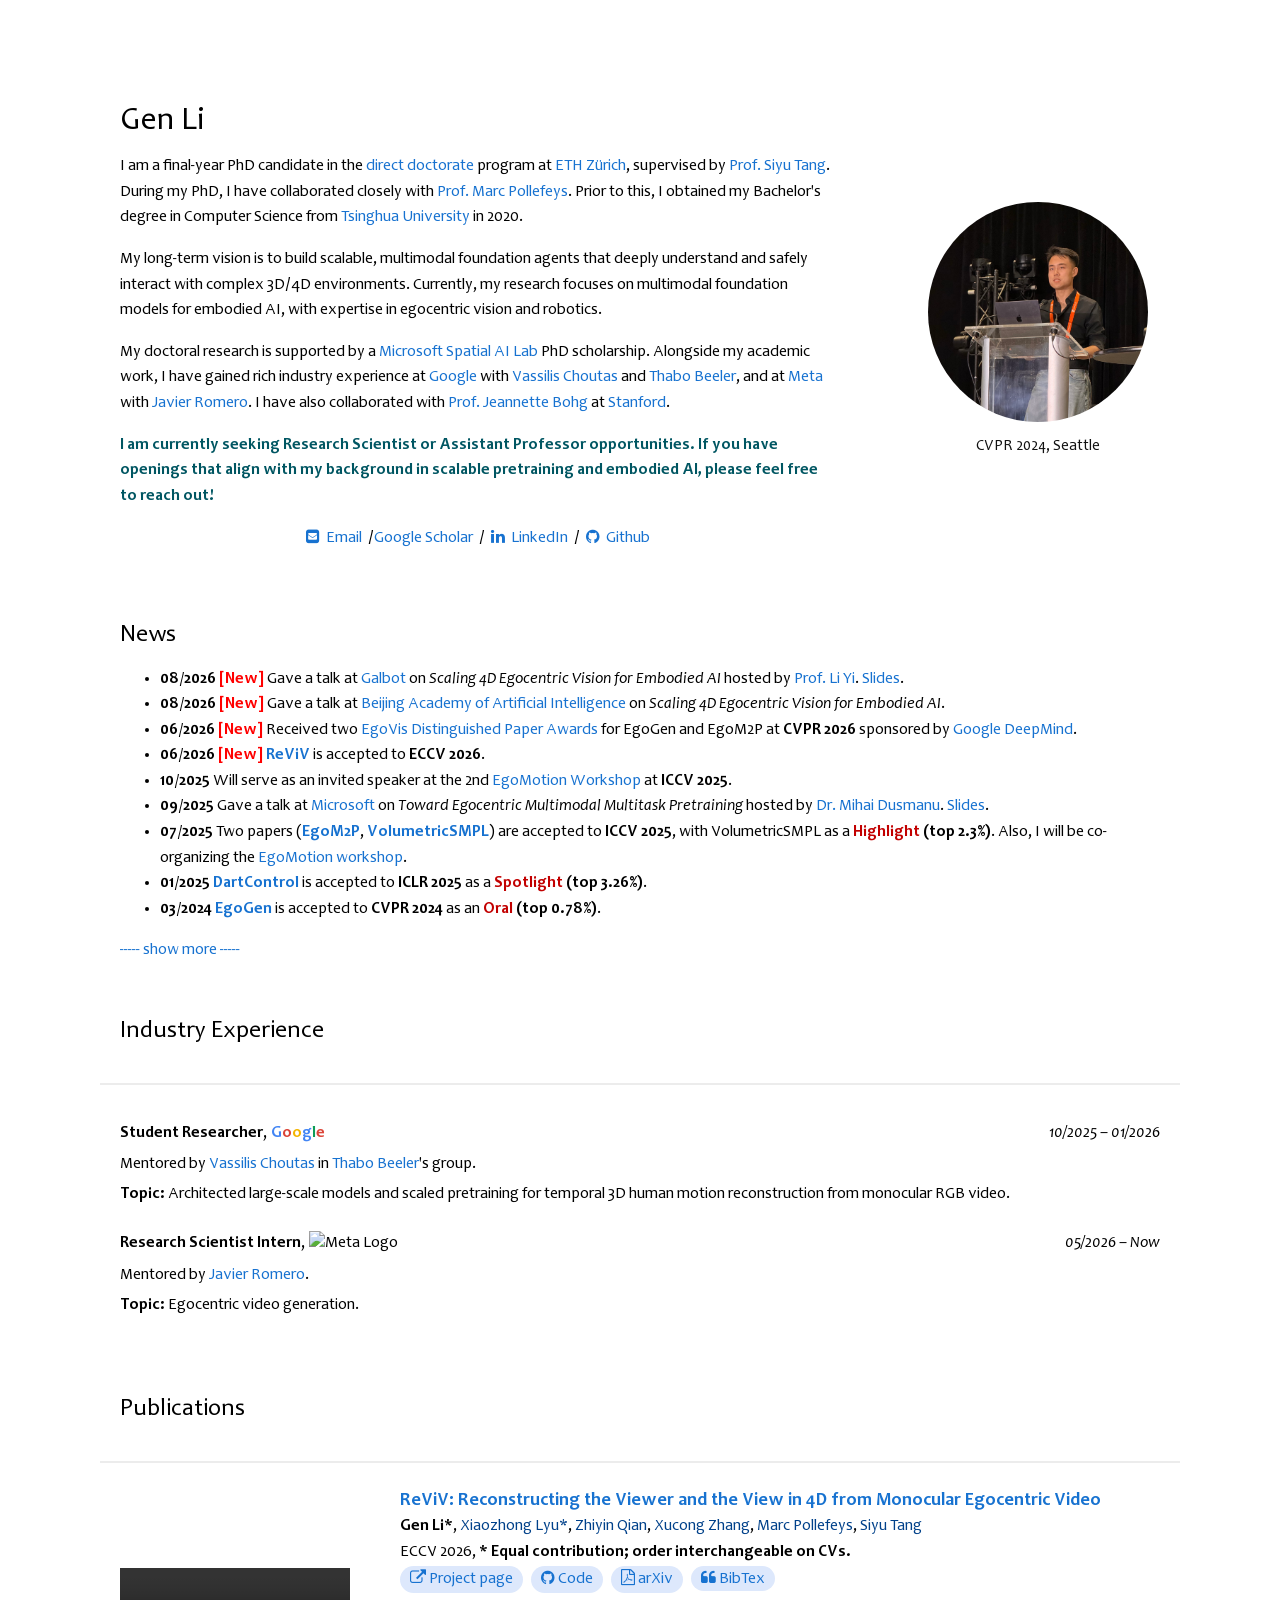
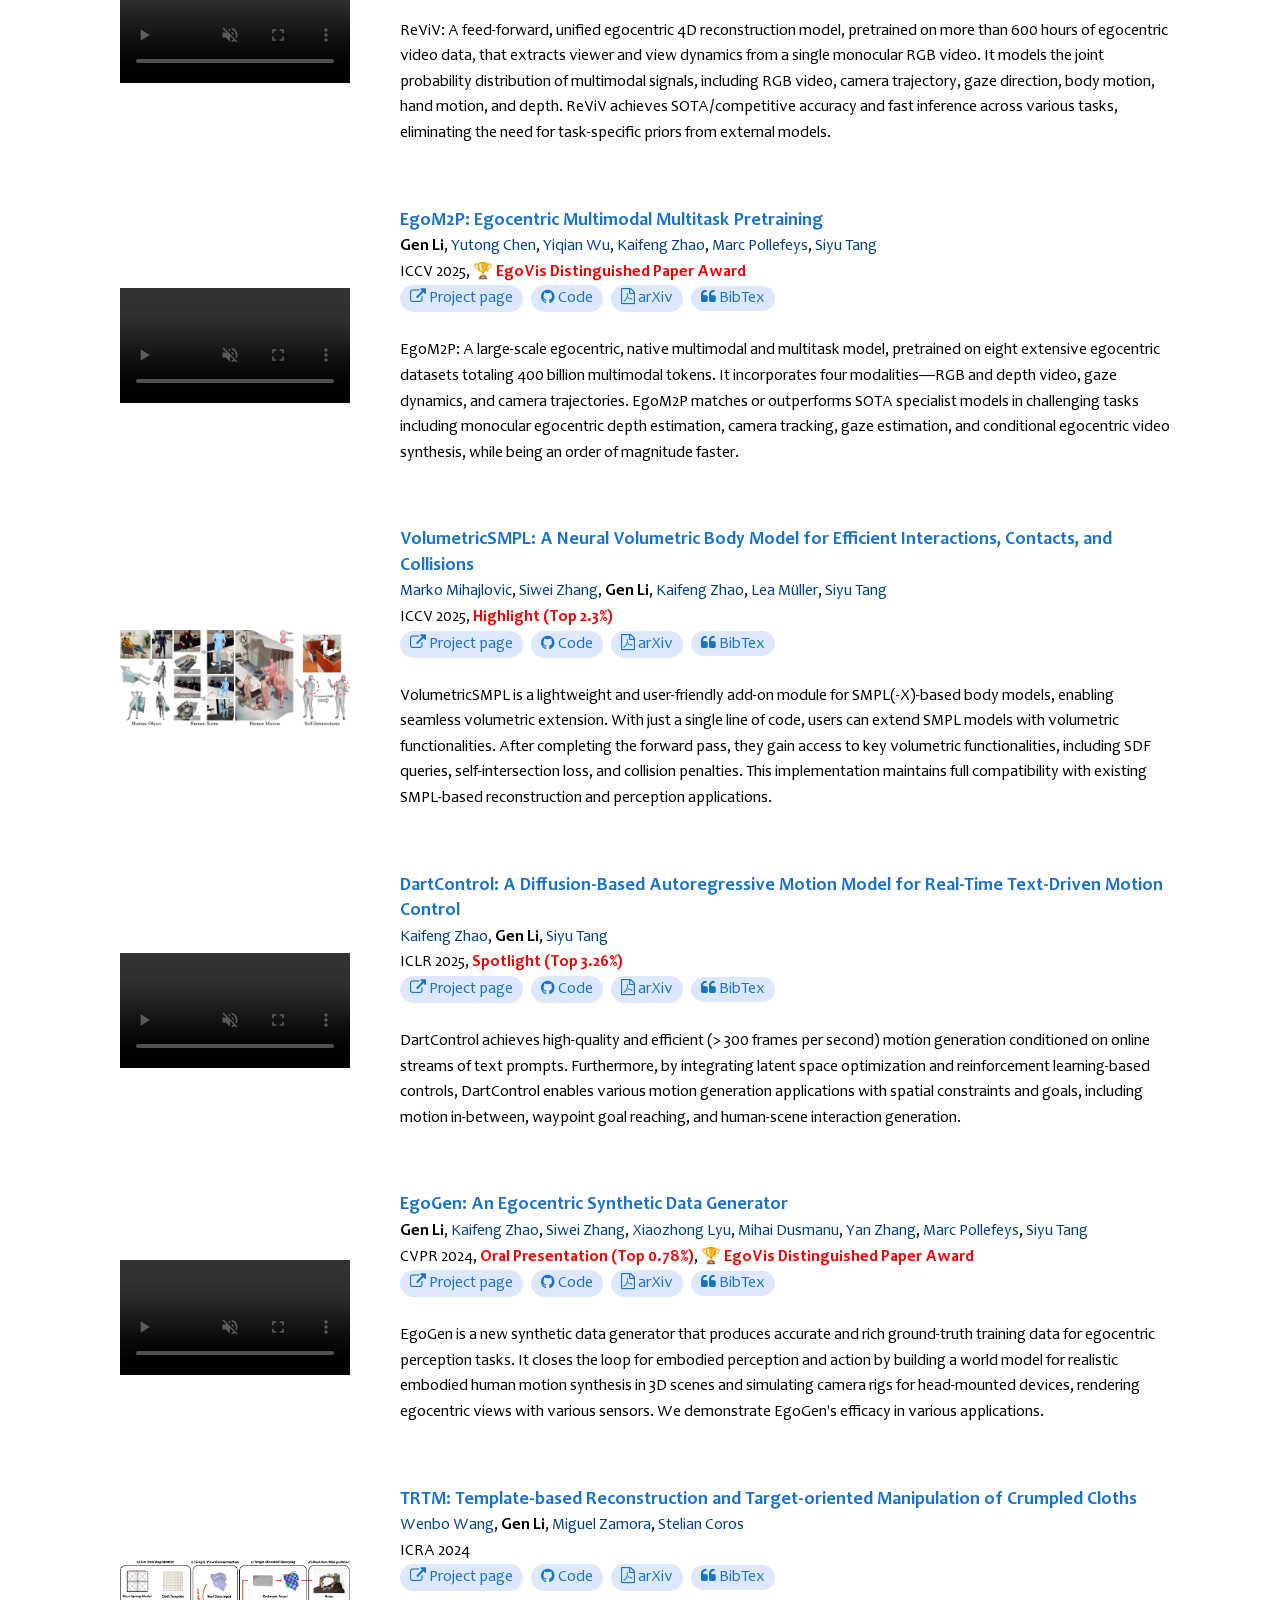
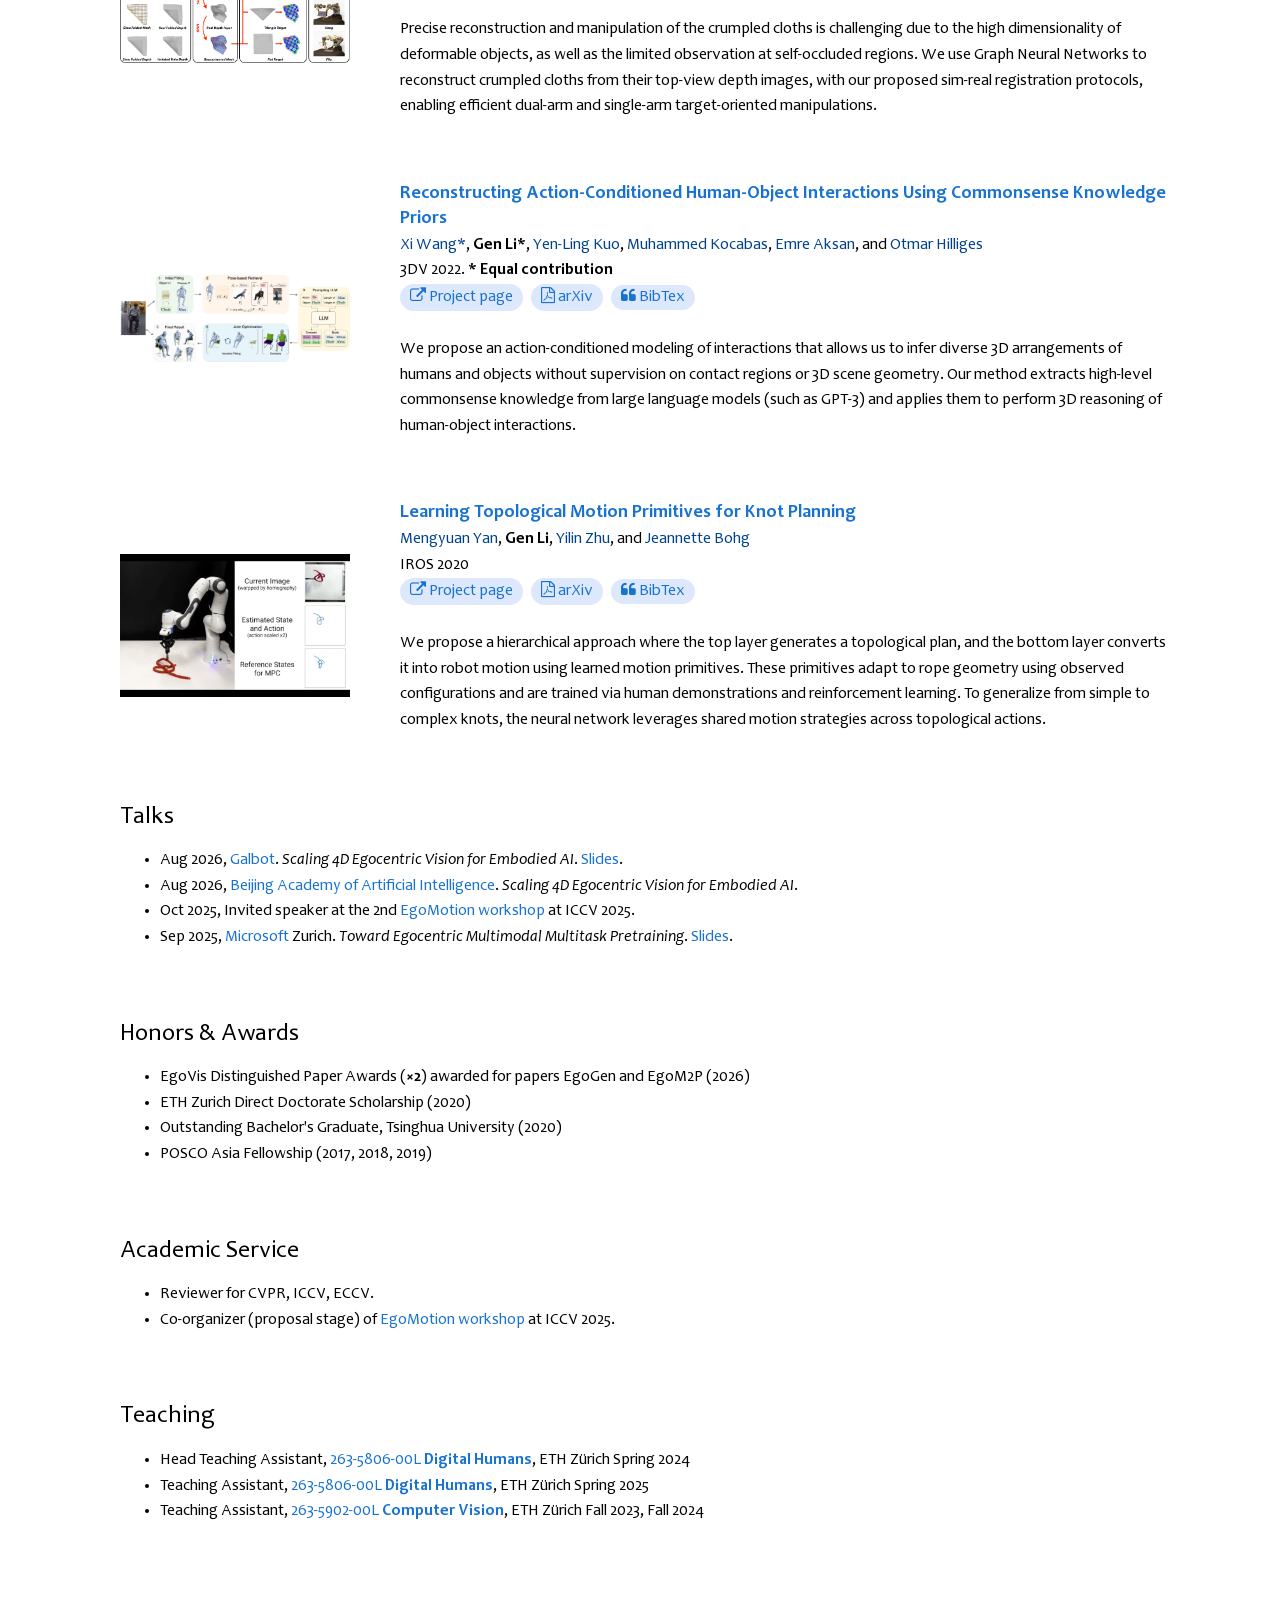
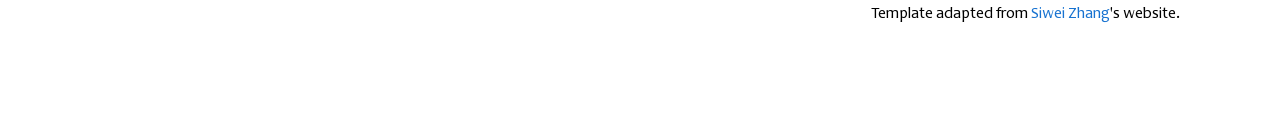
==== index.html @ 4b868484 "Update index.html" ====
<!DOCTYPE HTML>
<html lang="en">
<head>
  <meta http-equiv="Content-Type" content="text/html; charset=UTF-8">
  <title>Gen Li</title>
  
  <meta name="viewport" content="width=device-width, initial-scale=1">
  <meta name="keywords" content="Gen Li">
  <meta name="author" content="Gen Li">

  <link rel="preload" href="font/font0.woff2" as="font" type="font/woff2" crossorigin>
  <link rel="preload" href="font/font1.woff2" as="font" type="font/woff2" crossorigin>
  <link rel="preload" href="font/font2.woff2" as="font" type="font/woff2" crossorigin>
  <link rel="preload" href="font/font3.woff2" as="font" type="font/woff2" crossorigin>
  <link rel="preload" href="font/font4.woff2" as="font" type="font/woff2" crossorigin>
  <link rel="preload" href="font/font5.woff2" as="font" type="font/woff2" crossorigin>
  <link rel="preload" href="font/font6.woff2" as="font" type="font/woff2" crossorigin>
  <link rel="preload" href="font/font7.woff2" as="font" type="font/woff2" crossorigin>
  
  <link rel="stylesheet" type="text/css" href="stylesheet.css">
  <link rel="stylesheet" type="text/css" href="styles_responsive.css">
  <link rel="stylesheet" href="https://cdnjs.cloudflare.com/ajax/libs/font-awesome/4.7.0/css/font-awesome.min.css">
  <link rel="stylesheet" href="https://cdnjs.cloudflare.com/ajax/libs/academicons/1.9.3/css/academicons.min.css">
  <link href="https://fonts.googleapis.com/css2?family=Candara&display=swap" rel="stylesheet">

  <script src="https://cdn.jsdelivr.net/npm/prismjs-bibtex@2.0.1/prism-bibtex.min.js"></script>
</head>

<body>
<br>
    <div class="container_onecolumn">
        <div class="container">
          <div class="item text">
              <p>
                <name>Gen Li</name>
              </p>
              <p>I am a final-year PhD candidate in the <a href="https://inf.ethz.ch/doctorate/direct-doctorate-computer-science.html">direct doctorate</a> program at <a href="https://ethz.ch/en.html">ETH Zürich</a>, supervised by <a href="https://vlg.inf.ethz.ch/team/Prof-Dr-Siyu-Tang.html">Prof. Siyu Tang</a>. During my PhD, I have collaborated closely with <a href="https://cvg.ethz.ch/team/Prof-Dr-Marc-Pollefeys">Prof. Marc Pollefeys</a>. Prior to this, I obtained my Bachelor's degree in Computer Science from <a href="https://www.tsinghua.edu.cn/en/">Tsinghua University</a> in 2020.
              </p>

              <p>
                My long-term vision is to build scalable, multimodal foundation agents that deeply understand and safely interact with complex 3D/4D environments. Currently, my research focuses on multimodal foundation models for embodied AI, with expertise in egocentric vision and robotics.
              </p>
              
              <p>
                My doctoral research is supported by a <a href="https://www.microsoft.com/en-us/research/lab/spatial-ai-zurich/">Microsoft Spatial AI Lab</a> PhD scholarship. Alongside my academic work, I have gained rich industry experience at <a href="https://arvr.google.com/">Google</a> with <a href="https://vchoutas.github.io/">Vassilis Choutas</a> and <a href="https://thabobeeler.com/">Thabo Beeler</a>, and at <a href="https://about.meta.com/">Meta</a> with <a href="https://scholar.google.com/citations?user=Wx62iOsAAAAJ&hl=en">Javier Romero</a>. I have also collaborated with <a href="https://web.stanford.edu/~bohg/">Prof. Jeannette Bohg</a> at <a href="https://www.stanford.edu/">Stanford</a>.
              </p>
              <p><span style="color: #005662;"><b>I am currently seeking Research Scientist or Assistant Professor opportunities. If you have openings that align with my background in scalable pretraining and embodied AI, please feel free to reach out!</b></span></p>
              <div style="text-align: center;">
              <p>
    <a href="mailto:genli@cs.stanford.edu"><i class="fa fa-envelope-square"></i>&nbsp;&nbsp;Email</a> &nbsp;/&nbsp;
    <a href="https://scholar.google.com/citations?user=r4gua3sAAAAJ&hl=en"><i class="ai ai-google-scholar ai-fw" style="font-size: 1.3em;position: relative; top:0.1em;margin-left: -0.3em;"></i>Google Scholar</a> &nbsp;/&nbsp;
    <a href="https://www.linkedin.com/in/gen-li-318aa5284/"><i class="fa fa-linkedin"></i>&nbsp;&nbsp;LinkedIn</a> &nbsp;/&nbsp;
    <a href="https://github.com/ligengen/"><i class="fa fa-github"></i>&nbsp;&nbsp;Github</a> <!--&nbsp;/&nbsp;
    <a href="files/CV_Gen_Li.pdf" target="_blank"><i class="fa fa-file-pdf-o"></i>&nbsp;&nbsp;CV</a>-->
</p>

                </div>

</div>

        <center>
            <div class="circular image">
                  <img alt="profile photo" src="imgs/Gen-Li.jpg">
            </div>
            <div style="font-family: 'Candara', sans-serif; text-align: center; margin-top: 12px; font-size: 0.95em; color: #111;">
                CVPR 2024, Seattle
            </div>
        </center>

        </div>


    <div class="item text2">
      <p>
        <heading>News</heading>
      </p>
      <ul>
        <li><strong>08/2026</strong> <span style="color: red;"><strong>[New]</strong></span> Gave a talk at <a href="https://www.galbot.com/">Galbot</a> on <i>Scaling 4D Egocentric Vision for Embodied AI</i> hosted by <a href="https://ericyi.github.io/">Prof. Li Yi</a>. <a href="https://drive.google.com/file/d/1GkiCf9d1FsBynoQEY4F5FYiBo5juSGem/view?usp=sharing">Slides</a>. </li>
        <li><strong>08/2026</strong> <span style="color: red;"><strong>[New]</strong></span> Gave a talk at <a href="https://www.baai.ac.cn/en/">Beijing Academy of Artificial Intelligence</a> on <i>Scaling 4D Egocentric Vision for Embodied AI</i>.</li>
        <li><strong>06/2026</strong> <span style="color: red;"><strong>[New]</strong></span> Received two <a href="https://egovis.github.io/awards/2024_2025/">EgoVis Distinguished Paper Awards</a> for EgoGen and EgoM2P at <strong>CVPR 2026</strong> sponsored by <a href="https://deepmind.google/">Google DeepMind</a>.</li>
        <li><strong>06/2026</strong> <span style="color: red;"><strong>[New]</strong></span> <a href="https://reviv4d.github.io/"><strong>ReViV</strong></a> is accepted to <strong>ECCV 2026</strong>.</li>
        <li><strong>10/2025</strong> Will serve as an invited speaker at the 2nd <a href="https://egomotion-workshop.github.io/">EgoMotion Workshop</a> at <strong>ICCV 2025</strong>.</li>
        <li><strong>09/2025</strong> Gave a talk at <a href="https://www.microsoft.com/en-us/research/lab/spatial-ai-zurich/">Microsoft</a> on <i>Toward Egocentric Multimodal Multitask Pretraining</i> hosted by <a href="https://dusmanu.com/">Dr. Mihai Dusmanu</a>. <a href="files/microsoft-talk.pdf">Slides</a>.</li>
        <li><strong>07/2025</strong> Two papers (<a href="https://egom2p.github.io/"><strong>EgoM2P</strong></a>, <a href="https://markomih.github.io/VolumetricSMPL/"><strong>VolumetricSMPL</strong></a>) are accepted to <strong>ICCV 2025</strong>, with VolumetricSMPL as a <strong><span style="color:#c20000;">Highlight</span> (top 2.3%)</strong>. Also, I will be co-organizing the <a href="https://iccv.thecvf.com/virtual/2025/workshop/2800">EgoMotion workshop</a>.</li>
        <li><strong>01/2025</strong> <a href="https://zkf1997.github.io/DART/"><strong>DartControl</strong></a> is accepted to <strong>ICLR 2025</strong> as a <strong><span style="color:#c20000;">Spotlight </span>(top 3.26%)</strong>.</li>
        <li><strong>03/2024</strong> <a href="https://ego-gen.github.io/"><strong>EgoGen</strong></a> is accepted to <strong>CVPR 2024</strong> as an <strong><span style="color:#c20000;">Oral </span>(top 0.78%)</strong>.</li>
      </ul>
      <a href="javascript:void(0);" onclick="toggleblock('old_news')" style="cursor: pointer;">----- show more -----</a>
      <div id="old_news" style="display: none;">
        <ul>
          <li><strong>02/2024</strong> <a href="https://wenbwa.github.io/TRTM/"><strong>TRTM</strong></a> is accepted to <strong>ICRA 2024</strong>.</li>
          <li><strong>08/2022</strong> <a href="https://eth-ait.github.io/rhoi/"><strong>One paper</strong></a> on HOI reconstruction with LLMs is accepted to <strong>3DV 2022</strong>.</li>
          <li><strong>06/2020</strong> <a href="https://sites.google.com/stanford.edu/topological-motion-primitives/home"><strong>Learning Topological Motion Primitives for Knot Planning</strong></a> from my internship at Stanford is accepted to <strong>IROS 2020</strong>.</li>
        </ul>
      </div>
    </div>

<script>
  function toggleblock(id) {
    const block = document.getElementById(id);
    const link = event.target; // Get the link that was clicked

    if (block.style.display === 'none' || block.style.display === '') {
      block.style.display = 'block';
      link.textContent = '----- show less -----'; // Optional: change text
    } else {
      block.style.display = 'none';
      link.textContent = '----- show more -----'; // Optional: change text back
    }
  }
</script>

      <div class="item text2">
        <p>
          <heading>Industry Experience</heading>
        </p>
      </div>
      
      <hr>

      <div class="item text2">
        <ul style="list-style-type: none; padding-left: 0;">
          
          <li style="margin-bottom: 24px; display: flex; flex-direction: column;">
            <div style="display: flex; justify-content: space-between; align-items: baseline;">
              <span style="font-size: 1.15em;"><strong>Student Researcher</strong>, <a href="https://arvr.google.com/"><b><span style="color: #4285F4">G</span><span style="color: #DB4437">o</span><span style="color: #F4B400">o</span><span style="color: #4285F4">g</span><span style="color: #0F9D58">l</span><span style="color: #DB4437">e</span></b></a></span>
              <span><em>10/2025 – 01/2026</em></span>
            </div>
            <span style="margin-top: 6px;">Mentored by <a href="https://vchoutas.github.io/">Vassilis Choutas</a> in <a href="https://thabobeeler.com/">Thabo Beeler</a>'s group.</span>
            <span style="margin-top: 4px;"><strong>Topic:</strong> Architected large-scale models and scaled pretraining for temporal 3D human motion reconstruction from monocular RGB video.</span>
          </li>

          <li style="margin-bottom: 24px; display: flex; flex-direction: column;">
            <div style="display: flex; justify-content: space-between; align-items: baseline;">
              <span style="font-size: 1.15em;">
                <strong>Research Scientist Intern</strong>, 
                <a href="https://about.meta.com/" style="text-decoration: none; color: inherit;">
                  <img src="https://upload.wikimedia.org/wikipedia/commons/7/7b/Meta_Platforms_Inc._logo.svg" alt="Meta Logo" style="height: 0.7em; vertical-align: baseline; margin-right: 4px;">
                </a>
              </span>
              <span><em>05/2026 – Now</em></span>
            </div>
            <span style="margin-top: 6px;">Mentored by <a href="https://scholar.google.com/citations?user=Wx62iOsAAAAJ&hl=en">Javier Romero</a>.</span>
            <span style="margin-top: 4px;"><strong>Topic:</strong> Egocentric video generation.</span>
          </li>

        </ul>
      </div>

      <div class="item text2">
                <p>
                    <heading>Publications</heading>
                </p>
      </div>


      <hr>

      <div class="container2">
        <div class="item image2">
          <video width="100%" height="auto" autoplay loop muted playsinline controls>
            <source src="https://reviv4d.github.io/video/teaser.mp4" type="video/mp4">
          </video>
        </div>
        <div class="item text2">
          <a href="https://reviv4d.github.io/">
            <papertitle>ReViV: Reconstructing the Viewer and the View in 4D from Monocular Egocentric Video</papertitle>
            </a>
            <br>
            <strong>Gen Li*</strong>,
            <a href="https://vlg.inf.ethz.ch/team/Xiaozhong-Lyu.html"><authorname>Xiaozhong Lyu*</authorname></a>,
            <a href="https://mikeqzy.github.io/"><authorname>Zhiyin Qian</authorname></a>,
            <a href="https://www.ccmitss.com/zhang"><authorname>Xucong Zhang</authorname></a>,
            <a href="https://cvg.ethz.ch/team/Prof-Dr-Marc-Pollefeys"><authorname>Marc Pollefeys</authorname></a>,
            <a href="https://vlg.inf.ethz.ch/team/Prof-Dr-Siyu-Tang.html"><authorname>Siyu Tang</authorname></a>
            <br>
            ECCV 2026, <strong>* Equal contribution; order interchangeable on CVs.</strong>
            <br>

            <div class="box">
                <a href="https://reviv4d.github.io/"><i class="fa fa-external-link"></i> Project page</a>
            </div>
            <div class="box">
                <a href="https://github.com/lvsean/reviv4d"> <i class="fa fa-github"></i> Code</a>
            </div>
            <div class="box">
                <a href="https://arxiv.org/abs/2607.17790"><i class="fa fa-file-pdf-o"></i> arXiv</a>
            </div>
            <button class="box" onclick="showBib(this, 'reviv_bib')"> <i class="fa fa-quote-left"></i> BibTex</button>
            <div id='reviv_bib' hidden>
<pre><code>@inproceedings{lyu2026reviv,
  title     = {ReViV: Reconstructing the Viewer and the View in 4D from Monocular Egocentric Video},
  author    = {Lyu, Xiaozhong and Li, Gen and Qian, Zhiyin and Zhang, Xucong and Pollefeys, Marc and Tang, Siyu},
  booktitle = {European Conference on Computer Vision (ECCV)},
  year      = {2026}
}</code></pre>
</div>

      <p></p>
      <p>
        ReViV: A feed-forward, unified egocentric 4D reconstruction model, pretrained on more than 600 hours of egocentric video data, that extracts viewer and view dynamics from a single monocular RGB video. It models the joint probability distribution of multimodal signals, including RGB video, camera trajectory, gaze direction, body motion, hand motion, and depth. ReViV achieves SOTA/competitive accuracy and fast inference across various tasks, eliminating the need for task-specific priors from external models.
      </p>
    </div>
  </div>

      <div class="container2">
        <div class="item image2">
          <video width="100%" height="auto" autoplay loop muted playsinline controls>
            <source src="https://egom2p.github.io/video/egom2p_teaser.mp4" type="video/mp4">
          </video>
        </div>
        <div class="item text2">
          <a href="https://egom2p.github.io/">
            <papertitle>EgoM2P: Egocentric Multimodal Multitask Pretraining</papertitle>
            </a>
            <br>
            <strong>Gen Li</strong>,
            <a href="https://vlg.inf.ethz.ch/team/Yutong-Chen.html"><authorname>Yutong Chen</authorname></a>,
            <a href="https://onethousandwu.com/"><authorname>Yiqian Wu</authorname></a>,
            <a href="https://vlg.inf.ethz.ch/team/Kaifeng-Zhao.html"><authorname>Kaifeng Zhao</authorname></a>,
            <a href="https://cvg.ethz.ch/team/Prof-Dr-Marc-Pollefeys"><authorname>Marc Pollefeys</authorname></a>,
            <a href="https://vlg.inf.ethz.ch/team/Prof-Dr-Siyu-Tang.html"><authorname>Siyu Tang</authorname></a>
            <br>
            ICCV 2025, 🏆 <span style="color: red;"><strong>EgoVis Distinguished Paper Award</strong></span>
            <br>

            <div class="box">
                <a href="https://egom2p.github.io/"><i class="fa fa-external-link"></i> Project page</a>
            </div>
            <div class="box">
                <a href="https://github.com/ligengen/EgoM2P"> <i class="fa fa-github"></i> Code</a>
            </div>
            <div class="box">
                <a href="https://www.arxiv.org/abs/2506.07886"><i class="fa fa-file-pdf-o"></i> arXiv</a>
            </div>
            <button class="box" onclick="showBib(this, 'egom2p_bib')"> <i class="fa fa-quote-left"></i> BibTex</button>
            <div id='egom2p_bib' hidden>
<pre><code>@InProceedings{li2025egom2p,
    author    = {Li, Gen and Chen, Yutong and Wu, Yiqian and Zhao, Kaifeng and Pollefeys, Marc and Tang, Siyu},
    title     = {EgoM2P: Egocentric Multimodal Multitask Pretraining},
    booktitle = {Proceedings of the IEEE/CVF International Conference on Computer Vision (ICCV)},
    month     = {October},
    year      = {2025},
    pages     = {10830-10843}
}</code></pre>
</div>

      <p></p>
      <p>
        EgoM2P: A large-scale egocentric, native multimodal and multitask model, pretrained on eight extensive egocentric datasets totaling 400 billion multimodal tokens. It incorporates four modalities—RGB and depth video, gaze dynamics, and camera trajectories. EgoM2P matches or outperforms SOTA specialist models in challenging tasks including monocular egocentric depth estimation, camera tracking, gaze estimation, and conditional egocentric video synthesis, while being an order of magnitude faster.
      </p>
    </div>
  </div>


<div class="container2">
        <div class="item image2">
          <img src="imgs/volsmpl_teaser.jpg" width="180" height="auto" alt="VolumetricSMPL teaser">
        </div>
        <div class="item text2">
          <a href="https://markomih.github.io/VolumetricSMPL/">
            <papertitle>VolumetricSMPL: A Neural Volumetric Body Model for Efficient Interactions, Contacts, and Collisions </papertitle>
            </a>
            <br>
            <a href="https://markomih.github.io/"><authorname>Marko Mihajlovic</authorname></a>,
            <a href="https://sanweiliti.github.io/"><authorname>Siwei Zhang</authorname></a>,
            <strong>Gen Li</strong>,
            <a href="https://zkf1997.github.io/"><authorname>Kaifeng Zhao</authorname></a>,
            <a href="https://muelea.github.io/"><authorname>Lea Müller</authorname></a>,
            <a href="https://vlg.inf.ethz.ch/team/Prof-Dr-Siyu-Tang.html"><authorname>Siyu Tang</authorname></a>
            <br>
            ICCV 2025, <span style="color: red;"><strong>Highlight (Top 2.3%)</strong></span> 
            <br>

            <div class="box">
                <a href="https://markomih.github.io/VolumetricSMPL/"><i class="fa fa-external-link"></i> Project page</a>
            </div>
            <div class="box">
                <a href="https://github.com/markomih/VolumetricSMPL"> <i class="fa fa-github"></i> Code</a>
            </div>
            <div class="box">
                <a href="https://arxiv.org/abs/2506.23236"><i class="fa fa-file-pdf-o"></i> arXiv</a>
            </div>
            <button class="box" onclick="showBib(this, 'volsmpl_bib')"> <i class="fa fa-quote-left"></i> BibTex</button>
            <div id='volsmpl_bib' hidden>
<pre><code>@InProceedings{Mihajlovic_2025_ICCV,
    author    = {Mihajlovic, Marko and Zhang, Siwei and Li, Gen and Zhao, Kaifeng and Muller, Lea and Tang, Siyu},
    title     = {VolumetricSMPL: A Neural Volumetric Body Model for Efficient Interactions, Contacts, and Collisions},
    booktitle = {Proceedings of the IEEE/CVF International Conference on Computer Vision (ICCV)},
    month     = {October},
    year      = {2025},
    pages     = {5060-5070}
}</code></pre>
</div>

      <p></p>
      <p>
        VolumetricSMPL is a lightweight and user-friendly add-on module for SMPL(-X)-based body models, enabling seamless volumetric extension. With just a single line of code, users can extend SMPL models with volumetric functionalities. After completing the forward pass, they gain access to key volumetric functionalities, including SDF queries, self-intersection loss, and collision penalties. This implementation maintains full compatibility with existing SMPL-based reconstruction and perception applications. 
      </p>
    </div>
  </div>


      <div class="container2">
        <div class="item image2">
          <video width="100%" height="auto" autoplay loop muted playsinline controls>
            <source src="imgs/teaser.mp4" type="video/mp4">
          </video>
        </div>
        <div class="item text2">
          <a href="https://zkf1997.github.io/DART/">
            <papertitle>DartControl: A Diffusion-Based Autoregressive Motion Model for Real-Time Text-Driven Motion Control</papertitle>
            </a>
            <br>
            <a href="https://vlg.inf.ethz.ch/team/Kaifeng-Zhao.html"><authorname>Kaifeng Zhao</authorname></a>,
            <strong>Gen Li</strong>,
            <a href="https://vlg.inf.ethz.ch/team/Prof-Dr-Siyu-Tang.html"><authorname>Siyu Tang</authorname></a>
            <br>
            ICLR 2025, <span style="color: red;"><strong>Spotlight (Top 3.26%)</strong></span> 
            <br>

            <div class="box">
                <a href="https://zkf1997.github.io/DART/"><i class="fa fa-external-link"></i> Project page</a>
            </div>
            <div class="box">
                <a href="https://github.com/zkf1997/DART"> <i class="fa fa-github"></i> Code</a>
            </div>
            <div class="box">
                <a href="https://arxiv.org/abs/2410.05260"><i class="fa fa-file-pdf-o"></i> arXiv</a>
            </div>
            <button class="box" onclick="showBib(this, 'dart_bib')"> <i class="fa fa-quote-left"></i> BibTex</button>
            <div id='dart_bib' hidden>
<pre><code>@inproceedings{Zhao:DartControl:2025,
  title = {{DartControl}: A Diffusion-Based Autoregressive Motion Model for Real-Time Text-Driven Motion Control},
  author = {Zhao, Kaifeng and Li, Gen and Tang, Siyu},
  booktitle = {The Thirteenth International Conference on Learning Representations (ICLR)},
  year = {2025}
}</code></pre>
</div>

      <p></p>
      <p>
        DartControl achieves high-quality and efficient (> 300 frames per second) motion generation conditioned on online streams of text prompts. 
        Furthermore, by integrating latent space optimization and reinforcement learning-based controls, DartControl enables various motion generation applications with spatial constraints and goals, including motion in-between, waypoint goal reaching, and human-scene interaction generation.
      </p>
    </div>
  </div>

      <div class="container2">
            <div class="item image2">
              <video width="100%" height="auto" autoplay loop muted playsinline controls>
                <source src="imgs/EgoGen data samples.mp4" type="video/mp4">
              </video>
            </div>
            <div class="item text2">
              <a href="https://ego-gen.github.io/">
                <papertitle>EgoGen: An Egocentric Synthetic Data Generator</papertitle>
                </a>
                <br>
                <strong>Gen Li</strong>,
                <a href="https://vlg.inf.ethz.ch/team/Kaifeng-Zhao.html"><authorname>Kaifeng Zhao</authorname></a>,
                <a href="https://vlg.inf.ethz.ch/team/Siwei-Zhang.html"><authorname>Siwei Zhang</authorname></a>,
                <a href="https://vlg.inf.ethz.ch/team/Xiaozhong-Lyu.html"><authorname>Xiaozhong Lyu</authorname></a>,
                <a href="https://dusmanu.com/"><authorname>Mihai Dusmanu</authorname></a>,
                <a href="https://yz-cnsdqz.github.io/"><authorname>Yan Zhang</authorname></a>,
                <a href="https://cvg.ethz.ch/team/Prof-Dr-Marc-Pollefeys"><authorname>Marc Pollefeys</authorname></a>,
                <a href="https://vlg.inf.ethz.ch/team/Prof-Dr-Siyu-Tang.html"><authorname>Siyu Tang</authorname></a>
                <br>
                CVPR 2024, <span style="color: red;"><strong>Oral Presentation (Top 0.78%)</strong></span>, 🏆 <span style="color: red;"><strong>EgoVis Distinguished Paper Award</strong></span>
                <br>

                <div class="box">
                    <a href="https://ego-gen.github.io/"><i class="fa fa-external-link"></i> Project page</a>
                </div>
                <div class="box">
                    <a href="https://github.com/ligengen/EgoGen"> <i class="fa fa-github"></i> Code</a>
                </div>
                <div class="box">
                    <a href="https://arxiv.org/abs/2401.08739"><i class="fa fa-file-pdf-o"></i> arXiv</a>
                </div>
                <button class="box" onclick="showBib(this, 'egogen_bib')"> <i class="fa fa-quote-left"></i> BibTex</button>
                <div id='egogen_bib' hidden>
  <pre><code>@InProceedings{li2024egogen,
    author    = {Li, Gen and Zhao, Kaifeng and Zhang, Siwei and Lyu, Xiaozhong and Dusmanu, Mihai and Zhang, Yan and Pollefeys, Marc and Tang, Siyu},
    title     = {EgoGen: An Egocentric Synthetic Data Generator},
    booktitle = {Proceedings of the IEEE/CVF Conference on Computer Vision and Pattern Recognition (CVPR)},
    month     = {June},
    year      = {2024},
    pages     = {14497-14509}
}</code></pre>
  </div>

          <p></p>
          <p>
            EgoGen is a new synthetic data generator that produces accurate and rich ground-truth training data for egocentric perception tasks. It closes the loop for embodied perception and action by building a world model for realistic embodied human motion synthesis in 3D scenes and simulating camera rigs for head-mounted devices, rendering egocentric views with various sensors. We demonstrate EgoGen's efficacy in various applications.
          </p>
        </div>
      </div>

      <div class="container2">
        <div class="item image2">
          <img src="imgs/trtm.png" width="100%" height="auto" alt="TRTM: Template-based Reconstruction and Target-oriented Manipulation of Crumpled Cloths">
        </div>
        <div class="item text2">
          <a href="https://wenbwa.github.io/TRTM/">
            <papertitle>TRTM: Template-based Reconstruction and Target-oriented Manipulation of Crumpled Cloths</papertitle>
          </a>
          <br>
          <authorname>Wenbo Wang</authorname>, 
          <strong>Gen Li</strong>, 
          <authorname>Miguel Zamora</authorname>,
          <a href="https://crl.ethz.ch/people/coros/index.html"><authorname>Stelian Coros</authorname></a>
          <br>
          ICRA 2024
          <br>
          <div class="box">
            <a href="https://wenbwa.github.io/TRTM/"><i class="fa fa-external-link"></i> Project page</a>
          </div>
          <div class="box">
            <a href="https://github.com/ligengen/TRTM"><i class="fa fa-github"></i> Code</a>
          </div>
          <div class="box">
            <a href="https://arxiv.org/abs/2308.04670"><i class="fa fa-file-pdf-o"></i> arXiv</a>
          </div>
          <button class="box" onclick="showBib(this, 'trtm_bib')"> <i class="fa fa-quote-left"></i> BibTex</button>
          <div id='trtm_bib' hidden>
            <pre><code>@inproceedings{wang2024trtm,
  title={Trtm: Template-based reconstruction and target-oriented manipulation of crumpled cloths},
  author={Wang, Wenbo and Li, Gen and Zamora, Miguel and Coros, Stelian},
  booktitle={2024 IEEE International Conference on Robotics and Automation (ICRA)},
  pages={12522--12528},
  year={2024},
  organization={IEEE}
}</code></pre>
          </div>
          <p></p>
          <p>
            Precise reconstruction and manipulation of the crumpled cloths is challenging due to the high dimensionality of deformable objects, as well as the limited observation at self-occluded regions. We use Graph Neural Networks to reconstruct crumpled cloths from their top-view depth images, with our proposed sim-real registration protocols, enabling efficient dual-arm and single-arm target-oriented manipulations. </p>
        </div>
      </div>

      <div class="container2">
        <div class="item image2">
          <img src="imgs/overview-new-01.png" alt="Reconstructing Action-Conditioned Human-Object Interactions">
        </div>
        <div class="item text2">
          <a href="https://eth-ait.github.io/rhoi/">
            <papertitle>Reconstructing Action-Conditioned Human-Object Interactions Using Commonsense Knowledge Priors</papertitle>
          </a>
          <br>
          <a><authorname>Xi Wang*</authorname></a>, 
          <strong>Gen Li*</strong>, 
          <a href="https://yenlingkuo.com/"><authorname>Yen-Ling Kuo</authorname></a>, 
          <a href="https://ps.is.mpg.de/person/mkocabas"><authorname>Muhammed Kocabas</authorname></a>, 
          <a href="https://emreaksan.github.io/"><authorname>Emre Aksan</authorname></a>, and 
          <a href="https://ait.ethz.ch/people/hilliges"><authorname>Otmar Hilliges</authorname></a> 
          <br>
          3DV 2022. <strong>* Equal contribution</strong>
          <br>
       
          <div class="box">
            <a href="https://eth-ait.github.io/rhoi/"><i class="fa fa-external-link"></i> Project page</a>
          </div>
          <div class="box">
            <a href="https://arxiv.org/abs/2209.02485"><i class="fa fa-file-pdf-o"></i> arXiv</a>
          </div>
          <button class="box" onclick="showBib(this, 'rhoi_bib')"> <i class="fa fa-quote-left"></i> BibTex</button>
          <div id="rhoi_bib" hidden>
            <pre><code>@inproceedings{wang2022reconstructing,
  title={Reconstructing action-conditioned human-object interactions using commonsense knowledge priors},
  author={Wang, Xi and Li, Gen and Kuo, Yen-Ling and Kocabas, Muhammed and Aksan, Emre and Hilliges, Otmar},
  booktitle={2022 International Conference on 3D Vision (3DV)},
  pages={353--362},
  year={2022},
  organization={IEEE}
}</code></pre>
          </div>
       
          <p></p>
          <p>
            We propose an action-conditioned modeling of interactions that allows us to infer diverse 3D arrangements of humans and objects without supervision on contact regions or 3D scene geometry. Our method extracts high-level commonsense knowledge from large language models (such as GPT-3) and applies them to perform 3D reasoning of human-object interactions.
          </p>
        </div>
      </div>

      <div class="container2">
        <div class="item image2">
          <img src="imgs/gen_knot.png" alt="Learning Topological Motion Primitives for Knot Planning">
        </div>
        <div class="item text2">
          <a href="https://sites.google.com/stanford.edu/topological-motion-primitives/home">
            <papertitle>Learning Topological Motion Primitives for Knot Planning</papertitle>
          </a>
          <br>
          <a href="https://scholar.google.com/citations?user=-S_9ZRcAAAAJ&hl=en"><authorname>Mengyuan Yan</authorname></a>, 
          <strong>Gen Li</strong>, 
          <a href="https://yilinzhu.me/"><authorname>Yilin Zhu</authorname></a>, and 
          <a href="https://web.stanford.edu/~bohg/"><authorname>Jeannette Bohg</authorname></a>
          <br>
          IROS 2020
          <br>
       
          <div class="box">
            <a href="https://sites.google.com/stanford.edu/topological-motion-primitives/home"><i class="fa fa-external-link"></i> Project page</a>
          </div>
          <div class="box">
            <a href="https://arxiv.org/abs/2009.02615"><i class="fa fa-file-pdf-o"></i> arXiv</a>
          </div>
          <button class="box" onclick="showBib(this, 'knot_bib')"> <i class="fa fa-quote-left"></i> BibTex</button>
          <div id="knot_bib" hidden>
            <pre><code>@inproceedings{yan2020learning,
  title={Learning topological motion primitives for knot planning},
  author={Yan, Mengyuan and Li, Gen and Zhu, Yilin and Bohg, Jeannette},
  booktitle={2020 IEEE/RSJ International Conference on Intelligent Robots and Systems (IROS)},
  pages={9457--9464},
  year={2020},
  organization={IEEE}
}</code></pre>
          </div>
       
          <p></p>
          <p>
            We propose a hierarchical approach where the top layer generates a topological plan, and the bottom layer converts it into robot motion using learned motion primitives. These primitives adapt to rope geometry using observed configurations and are trained via human demonstrations and reinforcement learning. To generalize from simple to complex knots, the neural network leverages shared motion strategies across topological actions.</p>
        </div>
      </div>

      <div class="item text2">
            <p>
              <heading>Talks</heading>
            </p>
             <p>
            <ul>
                <li>Aug 2026, <a href="https://www.galbot.com/">Galbot</a>. <i>Scaling 4D Egocentric Vision for Embodied AI</i>. <a href="https://drive.google.com/file/d/1GkiCf9d1FsBynoQEY4F5FYiBo5juSGem/view?usp=sharing">Slides</a>. </li>
                <li>Aug 2026, <a href="https://www.baai.ac.cn/en/">Beijing Academy of Artificial Intelligence</a>. <i>Scaling 4D Egocentric Vision for Embodied AI</i>.</li>
                <li>Oct 2025, Invited speaker at the 2nd <a href="https://egomotion-workshop.github.io/">EgoMotion workshop</a> at ICCV 2025.</li>
                <li>Sep 2025, <a href="https://www.microsoft.com/en-us/research/lab/spatial-ai-zurich/">Microsoft</a> Zurich. <i>Toward Egocentric Multimodal Multitask Pretraining</i>. <a href="files/microsoft-talk.pdf">Slides</a>.</li>
            </ul>
            </p>
        </div>

      <div class="item text2">
            <p>
              <heading>Honors & Awards</heading>
            </p>
            <p>
            <ul>
                <li>EgoVis Distinguished Paper Awards (<strong>×2</strong>) awarded for papers EgoGen and EgoM2P (2026) </li>
                <li>ETH Zurich Direct Doctorate Scholarship (2020) </li>
                <li>Outstanding Bachelor's Graduate, Tsinghua University (2020) </li>
                <li>POSCO Asia Fellowship (2017, 2018, 2019) </li>
            </ul>
            </p>
        </div>

        <div class="item text2">
            <p>
              <heading>Academic Service</heading>
            </p>
             <p>
            <ul>
                <li>Reviewer for CVPR, ICCV, ECCV.</li>
                <li>Co-organizer (proposal stage) of <a href="https://iccv.thecvf.com/virtual/2025/workshop/2800">EgoMotion workshop</a> at ICCV 2025.</li>
            </ul>
            </p>
        </div>

        <div class="item text2">
          <p>
            <heading>Teaching</heading>
          </p>
           <p>
          <ul>
              <li>
                <span>Head Teaching Assistant, <a href="https://vlg.inf.ethz.ch/teaching/Digital-Humans-FS-24.html">263-5806-00L <strong>Digital Humans</strong></a>, ETH Zürich</span>
                <span>Spring 2024</span>
              </li>
              <li>
                <span>Teaching Assistant, <a href="https://vlg.inf.ethz.ch/teaching/Digital-Humans-FS-25.html">263-5806-00L <strong>Digital Humans</strong></a>, ETH Zürich</span>
                        <span>Spring 2025</span>
              </li>
              <li>
                <span>Teaching Assistant, <a href="https://cvg.ethz.ch/lectures/Computer-Vision">263-5902-00L <strong>Computer Vision</strong></a>, ETH Zürich</span>
                        <span>Fall 2023, Fall 2024</span>
              </li>
          </ul>
          </p>
      </div>


          <table style="width:100%;border:0px;border-spacing:0px;border-collapse:separate;margin-right:auto;margin-left:auto;"><tbody>
            <tr>
              <td style="padding:0px">
                <br>
                <p style="text-align:right;">
                   Template adapted from <a href="https://sanweiliti.github.io/">Siwei Zhang</a>'s website.
                </p>
              </td>
            </tr>
          </tbody></table>
      <script type="text/javascript" src="show_bib.js"></script>
    </div>
<br>
</body>
</html>
---- stylesheet.css ----
/*@import url('https://fonts.googleapis.com/css2?family=Candara&display=swap');*/

/*!* cyrillic *!*/
/*@font-face {*/
/*  font-family: 'Candara';*/
/*  font-style: normal;*/
/*  font-weight: 400;*/
/*  font-display: swap;*/
/*  src: url(https://fonts.gstatic.com/l/font?kit=ZGjXol5EQIAt4qtKWC5bVRFeCDo&skey=74ff4129a25a060b&v=v11) format('woff2');*/
/*  unicode-range: U+0301, U+0400-045F, U+0490-0491, U+04B0-04B1, U+2116;*/
/*}*/
/*!* greek *!*/
/*@font-face {*/
/*  font-family: 'Candara';*/
/*  font-style: normal;*/
/*  font-weight: 400;*/
/*  font-display: swap;*/
/*  src: url(https://fonts.gstatic.com/l/font?kit=ZGjXol5EQIAt4qtKWClbVRFeCDo&skey=74ff4129a25a060b&v=v11) format('woff2');*/
/*  unicode-range: U+0370-03FF;*/
/*}*/
/*!* vietnamese *!*/
/*@font-face {*/
/*  font-family: 'Candara';*/
/*  font-style: normal;*/
/*  font-weight: 400;*/
/*  font-display: swap;*/
/*  src: url(https://fonts.gstatic.com/l/font?kit=ZGjXol5EQIAt4qtKWCVbVRFeCDo&skey=74ff4129a25a060b&v=v11) format('woff2');*/
/*  unicode-range: U+0102-0103, U+0110-0111, U+0128-0129, U+0168-0169, U+01A0-01A1, U+01AF-01B0, U+0300-0301, U+0303-0304, U+0308-0309, U+0323, U+0329, U+1EA0-1EF9, U+20AB;*/
/*}*/
/* latin-ext */
@font-face {
  font-family: 'Candara';
  font-style: normal;
  font-weight: 400;
  font-display: swap;
  src: url('font/font0.woff2') format('woff2');
  unicode-range: U+0100-02AF, U+0304, U+0308, U+0329, U+1E00-1E9F, U+1EF2-1EFF, U+2020, U+20A0-20AB, U+20AD-20CF, U+2113, U+2C60-2C7F, U+A720-A7FF;
}
/* latin */
@font-face {
  font-family: 'Candara';
  font-style: normal;
  font-weight: 400;
  font-display: swap;
  src: url('font/font1.woff2') format('woff2');
  unicode-range: U+0000-00FF, U+0131, U+0152-0153, U+02BB-02BC, U+02C6, U+02DA, U+02DC, U+0304, U+0308, U+0329, U+2000-206F, U+2074, U+20AC, U+2122, U+2191, U+2193, U+2212, U+2215, U+FEFF, U+FFFD;
}
/* latin-ext */
@font-face {
  font-family: 'Candara';
  font-style: italic;
  font-weight: 400;
  src: url('font/font2.woff2') format('woff2');
  unicode-range: U+0100-02AF, U+0304, U+0308, U+0329, U+1E00-1E9F, U+1EF2-1EFF, U+2020, U+20A0-20AB, U+20AD-20CF, U+2113, U+2C60-2C7F, U+A720-A7FF;
}
/* latin */
@font-face {
  font-family: 'Candara';
  font-style: italic;
  font-weight: 400;
  src: url('font/font3.woff2') format('woff2');
  unicode-range: U+0000-00FF, U+0131, U+0152-0153, U+02BB-02BC, U+02C6, U+02DA, U+02DC, U+0304, U+0308, U+0329, U+2000-206F, U+2074, U+20AC, U+2122, U+2191, U+2193, U+2212, U+2215, U+FEFF, U+FFFD;
}
/* latin-ext */
@font-face {
  font-family: 'Candara';
  font-style: normal;
  font-weight: 700;
  src: url('font/font4.woff2') format('woff2');
  unicode-range: U+0100-02AF, U+0304, U+0308, U+0329, U+1E00-1E9F, U+1EF2-1EFF, U+2020, U+20A0-20AB, U+20AD-20CF, U+2113, U+2C60-2C7F, U+A720-A7FF;
}
/* latin */
@font-face {
  font-family: 'Candara';
  font-style: normal;
  font-weight: 700;
  src: url('font/font5.woff2') format('woff2');
  unicode-range: U+0000-00FF, U+0131, U+0152-0153, U+02BB-02BC, U+02C6, U+02DA, U+02DC, U+0304, U+0308, U+0329, U+2000-206F, U+2074, U+20AC, U+2122, U+2191, U+2193, U+2212, U+2215, U+FEFF, U+FFFD;
}
/* latin-ext */
@font-face {
  font-family: 'Candara';
  font-style: italic;
  font-weight: 700;
  src: url('font/font6.woff2') format('woff2');
  unicode-range: U+0100-02AF, U+0304, U+0308, U+0329, U+1E00-1E9F, U+1EF2-1EFF, U+2020, U+20A0-20AB, U+20AD-20CF, U+2113, U+2C60-2C7F, U+A720-A7FF;
}
/* latin */
@font-face {
  font-family: 'Candara';
  font-style: italic;
  font-weight: 700;
  src: url('font/font7.woff2') format('woff2');
  unicode-range: U+0000-00FF, U+0131, U+0152-0153, U+02BB-02BC, U+02C6, U+02DA, U+02DC, U+0304, U+0308, U+0329, U+2000-206F, U+2074, U+20AC, U+2122, U+2191, U+2193, U+2212, U+2215, U+FEFF, U+FFFD;
}
/*!* latin-ext *!*/
/*@font-face {*/
/*  font-family: 'Lato';*/
/*  font-style: italic;*/
/*  font-weight: 400;*/
/*  src: local('Lato Italic'), local('Lato-Italic'), url(https://fonts.gstatic.com/s/lato/v15/S6u8w4BMUTPHjxsAUi-qNiXg7eU0.woff2) format('woff2');*/
/*  unicode-range: U+0100-024F, U+0259, U+1E00-1EFF, U+2020, U+20A0-20AB, U+20AD-20CF, U+2113, U+2C60-2C7F, U+A720-A7FF;*/
/*}*/
/*!* latin *!*/
/*@font-face {*/
/*  font-family: 'Lato';*/
/*  font-style: italic;*/
/*  font-weight: 400;*/
/*  src: local('Lato Italic'), local('Lato-Italic'), url(https://fonts.gstatic.com/s/lato/v15/S6u8w4BMUTPHjxsAXC-qNiXg7Q.woff2) format('woff2');*/
/*  unicode-range: U+0000-00FF, U+0131, U+0152-0153, U+02BB-02BC, U+02C6, U+02DA, U+02DC, U+2000-206F, U+2074, U+20AC, U+2122, U+2191, U+2193, U+2212, U+2215, U+FEFF, U+FFFD;*/
/*}*/
/*!* latin-ext *!*/
/*@font-face {*/
/*  font-family: 'Lato';*/
/*  font-style: italic;*/
/*  font-weight: 700;*/
/*  src: local('Lato Bold Italic'), local('Lato-BoldItalic'), url(https://fonts.gstatic.com/s/lato/v15/S6u_w4BMUTPHjxsI5wq_FQftx9897sxZ.woff2) format('woff2');*/
/*  unicode-range: U+0100-024F, U+0259, U+1E00-1EFF, U+2020, U+20A0-20AB, U+20AD-20CF, U+2113, U+2C60-2C7F, U+A720-A7FF;*/
/*}*/
/*!* latin *!*/
/*@font-face {*/
/*  font-family: 'Lato';*/
/*  font-style: italic;*/
/*  font-weight: 700;*/
/*  src: local('Lato Bold Italic'), local('Lato-BoldItalic'), url(https://fonts.gstatic.com/s/lato/v15/S6u_w4BMUTPHjxsI5wq_Gwftx9897g.woff2) format('woff2');*/
/*  unicode-range: U+0000-00FF, U+0131, U+0152-0153, U+02BB-02BC, U+02C6, U+02DA, U+02DC, U+2000-206F, U+2074, U+20AC, U+2122, U+2191, U+2193, U+2212, U+2215, U+FEFF, U+FFFD;*/
/*}*/
/*!* latin-ext *!*/
/*@font-face {*/
/*  font-family: 'Lato';*/
/*  font-style: normal;*/
/*  font-weight: 400;*/
/*  src: local('Lato Regular'), local('Lato-Regular'), url(https://fonts.gstatic.com/s/lato/v15/S6uyw4BMUTPHjxAwXiWtFCfQ7A.woff2) format('woff2');*/
/*  unicode-range: U+0100-024F, U+0259, U+1E00-1EFF, U+2020, U+20A0-20AB, U+20AD-20CF, U+2113, U+2C60-2C7F, U+A720-A7FF;*/
/*}*/
/*!* latin *!*/
/*@font-face {*/
/*  font-family: 'Lato';*/
/*  font-style: normal;*/
/*  font-weight: 400;*/
/*  src: local('Lato Regular'), local('Lato-Regular'), url(https://fonts.gstatic.com/s/lato/v15/S6uyw4BMUTPHjx4wXiWtFCc.woff2) format('woff2');*/
/*  unicode-range: U+0000-00FF, U+0131, U+0152-0153, U+02BB-02BC, U+02C6, U+02DA, U+02DC, U+2000-206F, U+2074, U+20AC, U+2122, U+2191, U+2193, U+2212, U+2215, U+FEFF, U+FFFD;*/
/*}*/
/*!* latin-ext *!*/
/*@font-face {*/
/*  font-family: 'Lato';*/
/*  font-style: normal;*/
/*  font-weight: 700;*/
/*  src: local('Lato Bold'), local('Lato-Bold'), url(https://fonts.gstatic.com/s/lato/v15/S6u9w4BMUTPHh6UVSwaPGQ3q5d0N7w.woff2) format('woff2');*/
/*  unicode-range: U+0100-024F, U+0259, U+1E00-1EFF, U+2020, U+20A0-20AB, U+20AD-20CF, U+2113, U+2C60-2C7F, U+A720-A7FF;*/
/*}*/
/*!* latin *!*/
/*@font-face {*/
/*  font-family: 'Lato';*/
/*  font-style: normal;*/
/*  font-weight: 700;*/
/*  src: local('Lato Bold'), local('Lato-Bold'), url(https://fonts.gstatic.com/s/lato/v15/S6u9w4BMUTPHh6UVSwiPGQ3q5d0.woff2) format('woff2');*/
/*  unicode-range: U+0000-00FF, U+0131, U+0152-0153, U+02BB-02BC, U+02C6, U+02DA, U+02DC, U+2000-206F, U+2074, U+20AC, U+2122, U+2191, U+2193, U+2212, U+2215, U+FEFF, U+FFFD;*/
/*}*/

a {
  color: #1772d0;
  text-decoration: none;
}

a:focus,
a:hover {
  color: #f09228;
  text-decoration: none;
}

body{
  line-height: 1.6em;
}
td,
th,
tr,
em,
p,
a {
  font-family: 'Candara', 'Lato', Verdana, Helvetica, sans-serif;
  font-size: 16px
}

strong {
  font-family: 'Candara', 'Lato', Verdana, Helvetica, sans-serif;
  font-size: 16px;
  /*text-decoration: underline;*/
}

heading {
  font-family: 'Candara', 'Lato', Verdana, Helvetica, sans-serif;
  font-size: 24px;
}

papertitle {
  font-family: 'Candara', 'Lato', Verdana, Helvetica, sans-serif;
  font-size: 18px;
  font-weight: 700
}

authorname {
  font-family: 'Candara', 'Lato', Verdana, Helvetica, sans-serif;
  font-size: 16px;
  color: #00418A;
}
authorname:focus,
authorname:hover {
  color: #f09228;
  text-decoration: none;
}
authorname-nolink {
  font-family: 'Candara', 'Lato', Verdana, Helvetica, sans-serif;
  font-size: 16px;
  color: #00418A;
}


name {
  font-family: 'Candara', 'Lato', Verdana, Helvetica, sans-serif;
  font-size: 32px;
}

pre {
  overflow-x: auto;
  text-align: left;
  border: 0.5px solid rgb(215, 215, 215);
  border-radius: 6px;
  background: rgba(239,239,239,0.6);
  padding: 5px 5px 5px 10px;
  line-height: 1.2;
  white-space: pre-wrap;
}

button {
  background: none;
  border: none;
  padding: 0;
  /*optional*/
  font-family: 'Candara', 'Lato', Verdana, Helvetica, sans-serif;
  font-size: 16px;
  /*input has OS specific font-family*/
  color:#1772d0;
  text-decoration: none;
  cursor: pointer;
}

button:hover{
  color: #f09228;
  text-decoration: none;
}


.one {
  width: 160px;
  height: 160px;
  position: relative;
}

.two {
  width: 160px;
  height: 160px;
  position: absolute;
  transition: opacity .2s ease-in-out;
  -moz-transition: opacity .2s ease-in-out;
  -webkit-transition: opacity .2s ease-in-out;
}

.fade {
  transition: opacity .2s ease-in-out;
  -moz-transition: opacity .2s ease-in-out;
  -webkit-transition: opacity .2s ease-in-out;
}

.code-card{
  background-color: rgba(239,239,239,0.66);
}


/* pre code {
  text-align: left;
  word-wrap: normal;
  white-space: pre-wrap;
  font-size: 15px;
} */

span.highlight {
  background-color: #ffffd0;
}
---- styles_responsive.css ----
/* styles_new.css */
.container {
    display: grid;
    grid-template-columns: 70% 30%;
    gap: 20px;
    align-items: center;
    margin: 0 auto;
    max-width: 1080px;
  }


.container_onecolumn {
    align-items: center;
    margin: 0 auto;
    padding: 40px;
    max-width: 1080px;

    border-radius: 20px;
    /* box-shadow: 0px 0px 20px #9CBBD0; */
    /*background-color: #F5FAFF;*/
    text-align: center;
}
  
  .item {
    padding: 20px;
  }

  /*.item.image {*/
  /*  display: flex;*/
  /*  justify-content: center; !* Center the image horizontally *!*/
  /*  align-self: center; !* Align the image vertically in the middle *!*/
  /*}*/

  .circular.image {
  /* display: flex;
  justify-content: center;
  align-self: center; */
  max-width: 220px;
  max-height: 220px;
  overflow: hidden;
  border-radius: 50%;
      /* border: 5px solid #FFF; */
  /* box-shadow: 0 -1px 5px 5px rgba(156, 187, 208, 0.3); */
}


  .text {
    text-align: left;
  }

  .image img {
    /* max-width: 100%;  */
    width: 100%;
    max-height: auto; 
    max-width: 320px;
  }

  
/* for the Research section: image left text right, do not center on smaller screens */
.container2 {
    font-family: 'Candara', serif;
    display: grid;
    grid-template-columns: 25% 75%;
    gap: 10px;
    align-items: center;
    margin: 0 auto;
    margin-top: 6px;
    max-width: 1080px;
  }

.text2 {
    font-family: 'Candara', serif;
    text-align: left;
  }

.image2 img {
    max-width: 100%;
    width: 100%;
    max-height: auto;
    max-width: 250px;
    margin: 10px 0;
  }

.item.image2 {
    display: flex;
    justify-content: center; /* Center the image horizontally */
    align-self: center; /* Align the image vertically in the middle */
}

.box {text-align: left;}
.box a:first-child { margin-left: 0px; }
.box {
    display: inline-block;
    height: 25px;
    /*width: 70px;*/
    margin-right: 5px;
    margin-bottom:10px;
    border-radius: 15px;
    /*box-shadow: 0px 0px 2px 2px #DDE8FC;*/
    padding: 1px 10px;
    background-color: #DDE8FC;
    /*font-weight: bold;*/
    text-align: center;
}
.box:hover {
      background-color:#FEEAB3;
      transition: 0.5s;
  }
/*.box a:hover {*/
/*    display: inline-block;*/
/*    pointer: cursor;*/
/*    color: #1A2B7E;*/
/*    background-color: #f09228;*/
/*    font-weight: bold;*/
/*}*/

/*.links a[data-type="Long"] {*/
/*    background-color: #DDE8FC;*/
/*    width: 10px;*/
/*}*/
/*.links a[data-type="Short"] {*/
/*    background-color: #0081af;*/
/*}*/
/*.links .link-content {*/
/*    display: none;*/
/*    font-style: italic;*/
/*    margin-top: 10px;*/
/*}*/
/*.links .link-content > pre {*/
/*    font-style: normal;*/
/*    line-height: 1.2em;*/
/*}*/

/*.bibtex-entry {*/
/*  text-align: left;*/
/*  white-space: pre-wrap;*/
/*  margin-left: 2ch; */
/*  background-color: #ECECEC; !* Light grey background color *!*/
/*  padding: 10px; !* Optional: Add padding for better readability *!*/
/*}*/


hr {
  border: 0.1px solid #ECECEC; /* Set the border style, color, and width */
  margin: 0px 0px; /* Add some space above and below the line */
}

/* Media query for mobile devices */
@media (max-width: 768px) {
  .container {
    grid-template-columns: 100%;
    gap: 5px;
    padding-bottom: 36px; 
  }

  .container2 {
      grid-template-columns: 100%;
      margin-top: 20px;
    }

  .item {
    padding: 5px;
  }

  .text {
    text-align: center;
  }
}
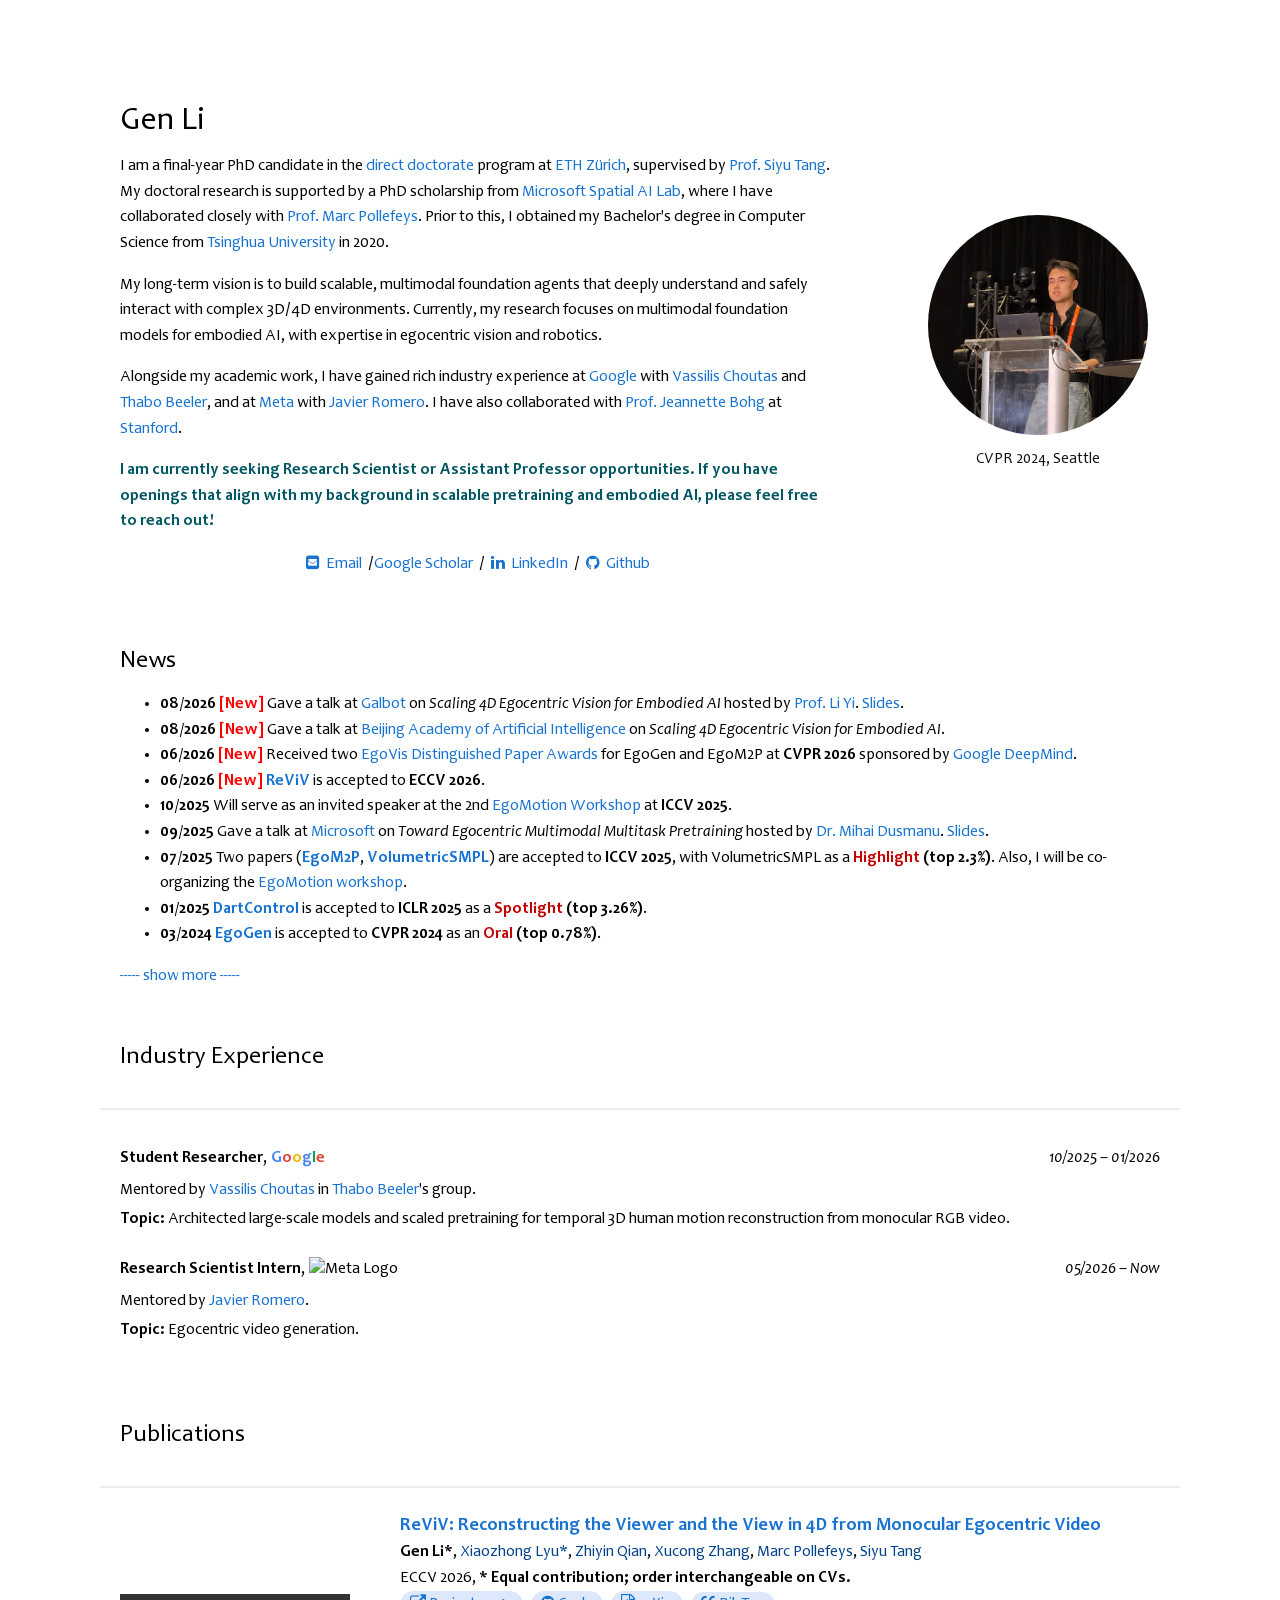
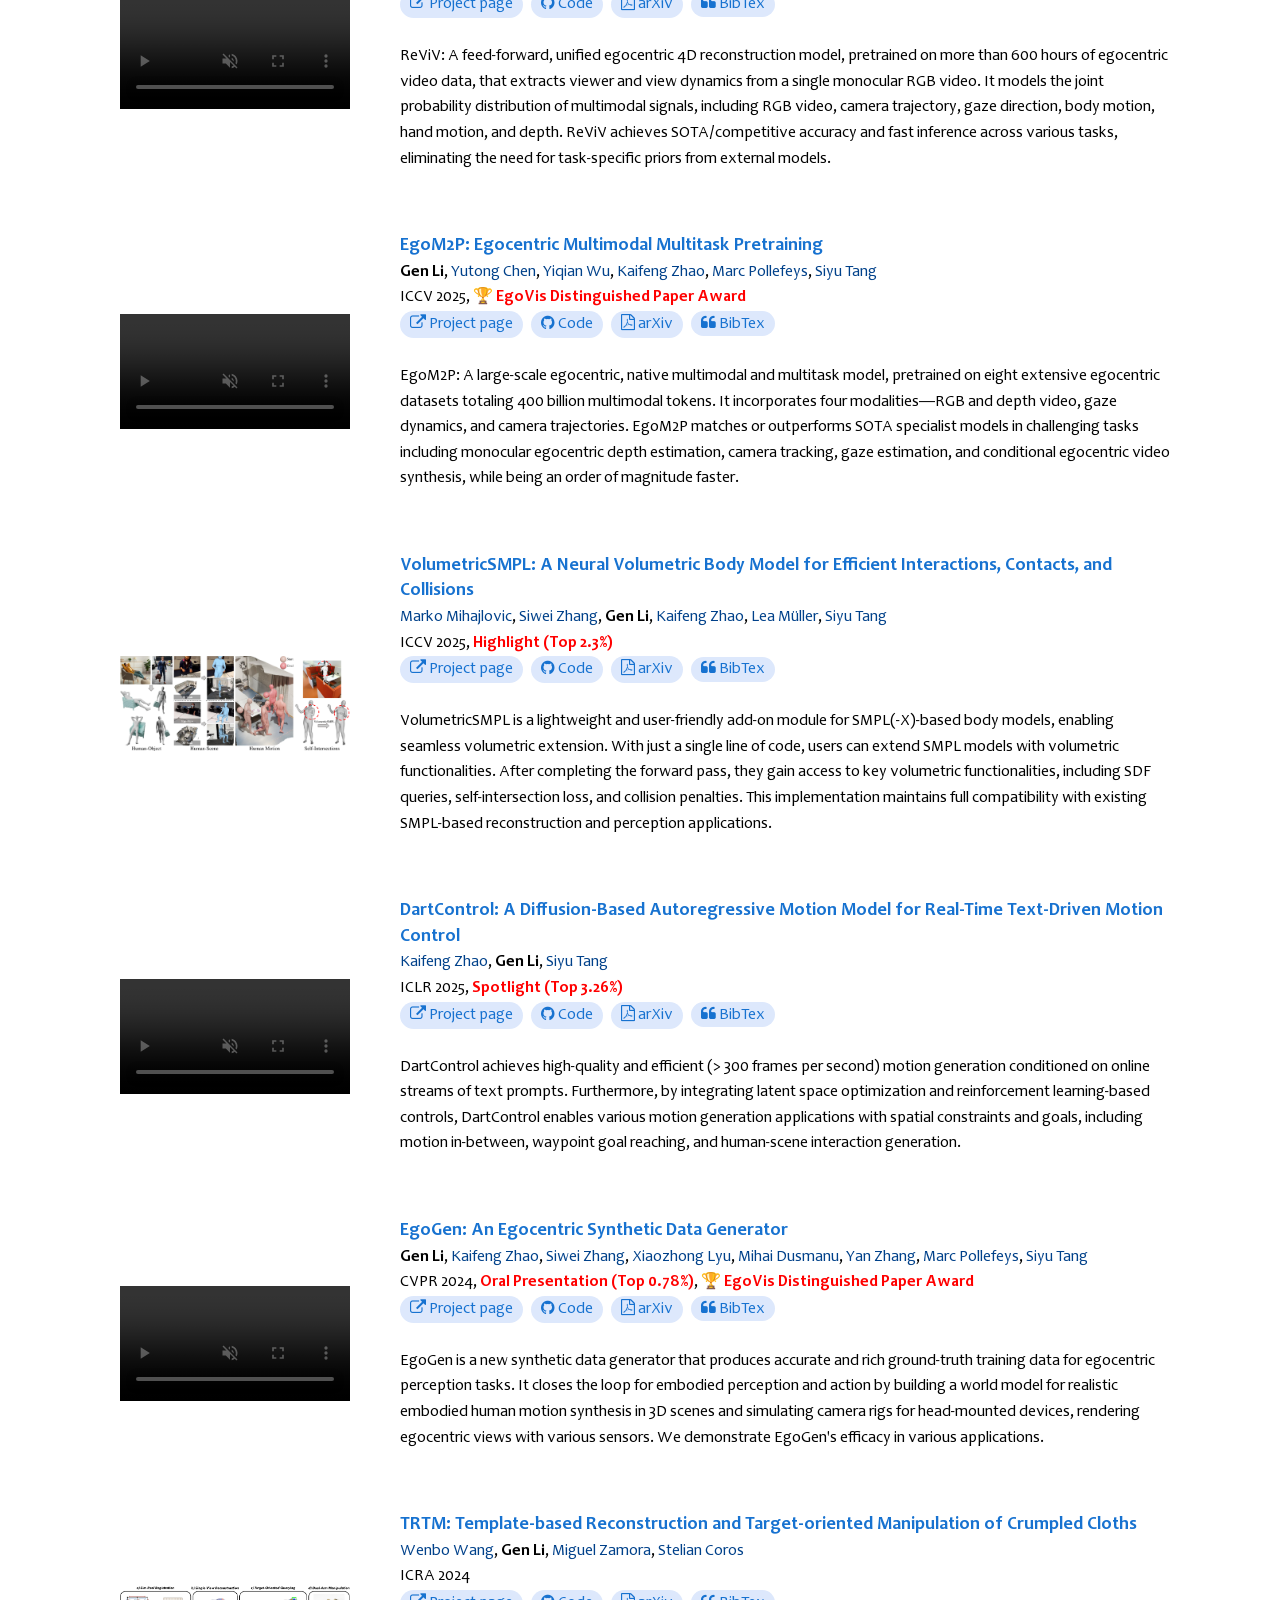
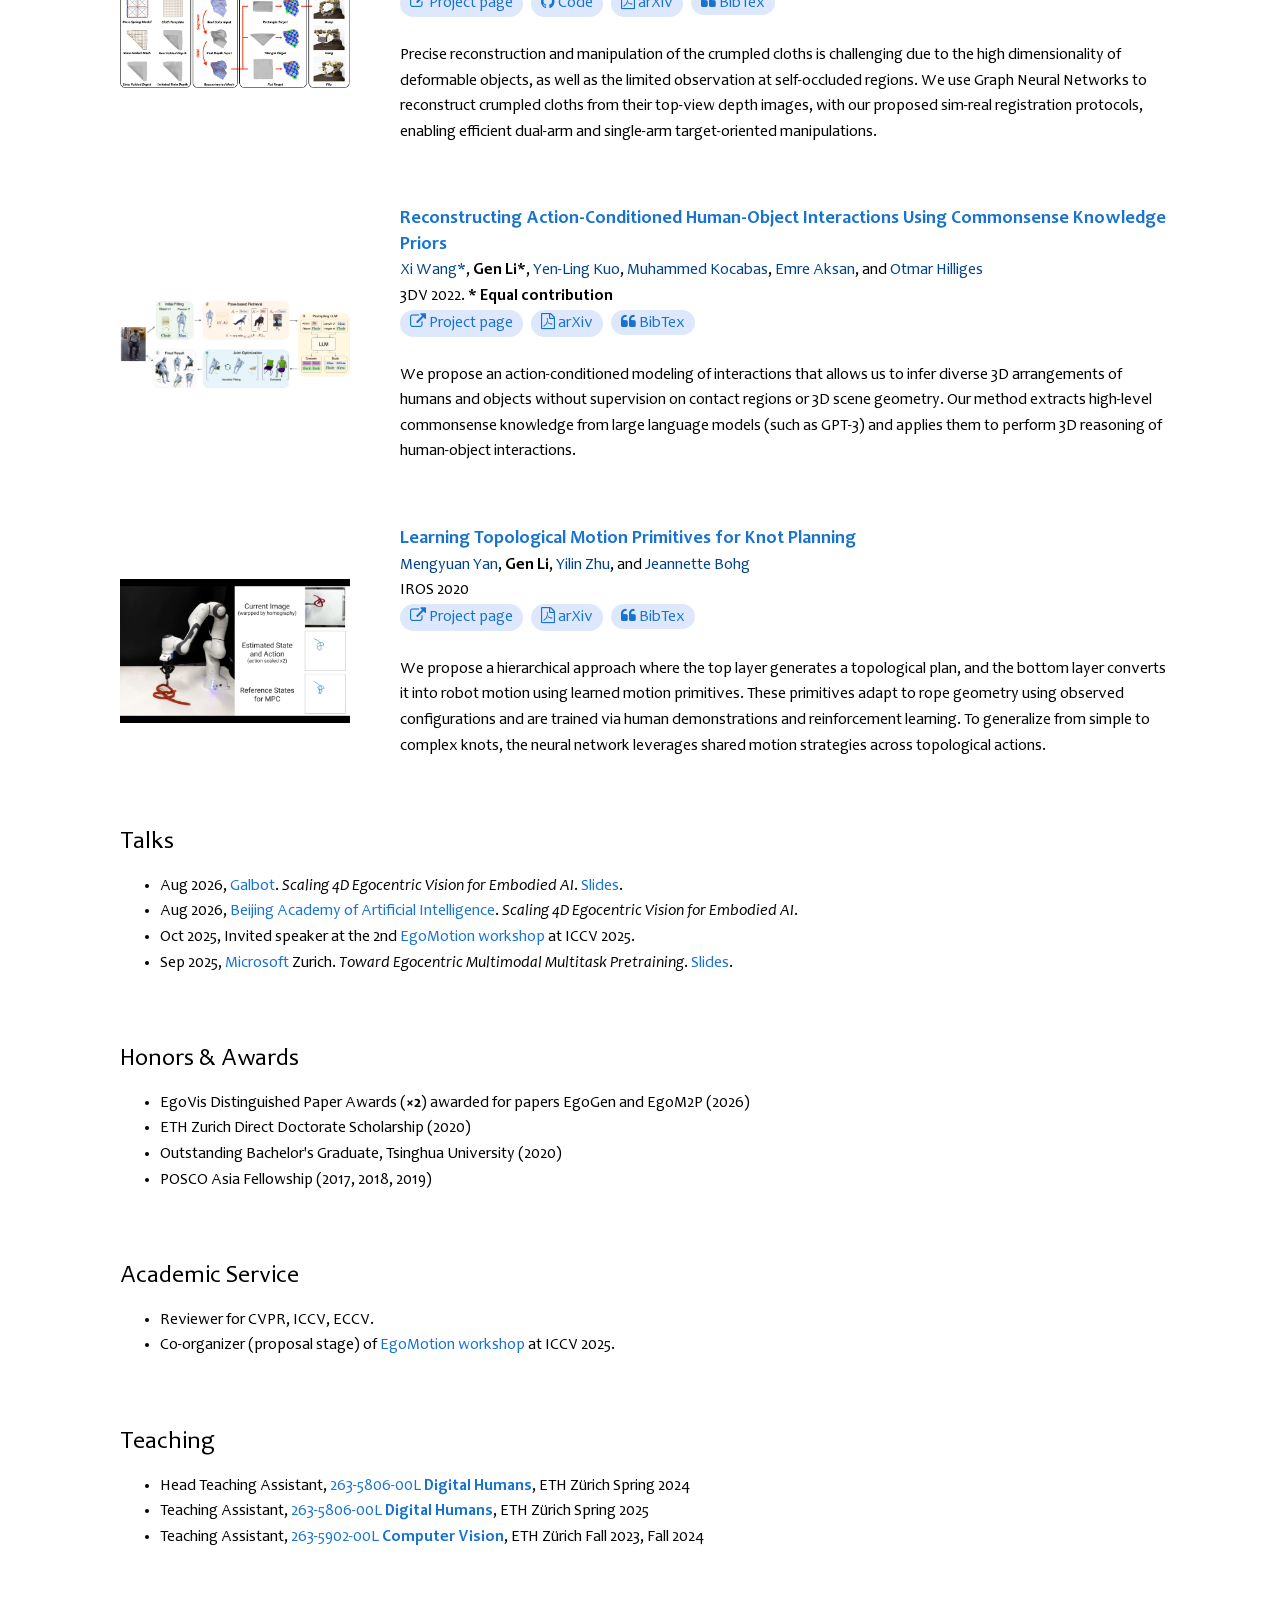
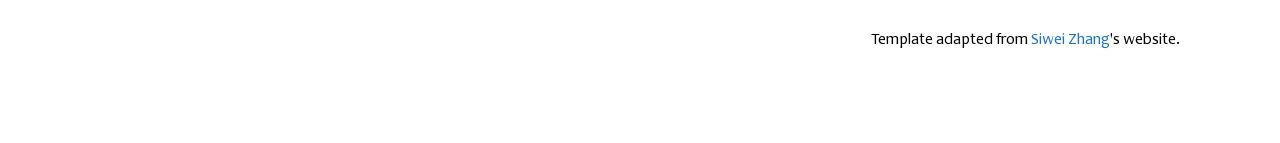
==== commit e16eecfb: "Update index.html" ====
--- a/index.html
+++ b/index.html
@@ -34,7 +34,7 @@
               <p>
                 <name>Gen Li</name>
               </p>
-              <p>I am a final-year PhD candidate in the <a href="https://inf.ethz.ch/doctorate/direct-doctorate-computer-science.html">direct doctorate</a> program at <a href="https://ethz.ch/en.html">ETH Zürich</a>, supervised by <a href="https://vlg.inf.ethz.ch/team/Prof-Dr-Siyu-Tang.html">Prof. Siyu Tang</a>. During my PhD, I have collaborated closely with <a href="https://cvg.ethz.ch/team/Prof-Dr-Marc-Pollefeys">Prof. Marc Pollefeys</a>. Prior to this, I obtained my Bachelor's degree in Computer Science from <a href="https://www.tsinghua.edu.cn/en/">Tsinghua University</a> in 2020.
+              <p>I am a final-year PhD candidate in the <a href="https://inf.ethz.ch/doctorate/direct-doctorate-computer-science.html">direct doctorate</a> program at <a href="https://ethz.ch/en.html">ETH Zürich</a>, supervised by <a href="https://vlg.inf.ethz.ch/team/Prof-Dr-Siyu-Tang.html">Prof. Siyu Tang</a>. My doctoral research is supported by a PhD scholarship from <a href="https://www.microsoft.com/en-us/research/lab/spatial-ai-zurich/">Microsoft Spatial AI Lab</a>, where I have collaborated closely with <a href="https://cvg.ethz.ch/team/Prof-Dr-Marc-Pollefeys">Prof. Marc Pollefeys</a>. Prior to this, I obtained my Bachelor's degree in Computer Science from <a href="https://www.tsinghua.edu.cn/en/">Tsinghua University</a> in 2020.
               </p>
 
               <p>
@@ -42,7 +42,7 @@
               </p>
               
               <p>
-                My doctoral research is supported by a <a href="https://www.microsoft.com/en-us/research/lab/spatial-ai-zurich/">Microsoft Spatial AI Lab</a> PhD scholarship. Alongside my academic work, I have gained rich industry experience at <a href="https://arvr.google.com/">Google</a> with <a href="https://vchoutas.github.io/">Vassilis Choutas</a> and <a href="https://thabobeeler.com/">Thabo Beeler</a>, and at <a href="https://about.meta.com/">Meta</a> with <a href="https://scholar.google.com/citations?user=Wx62iOsAAAAJ&hl=en">Javier Romero</a>. I have also collaborated with <a href="https://web.stanford.edu/~bohg/">Prof. Jeannette Bohg</a> at <a href="https://www.stanford.edu/">Stanford</a>.
+                Alongside my academic work, I have gained rich industry experience at <a href="https://arvr.google.com/">Google</a> with <a href="https://vchoutas.github.io/">Vassilis Choutas</a> and <a href="https://thabobeeler.com/">Thabo Beeler</a>, and at <a href="https://about.meta.com/">Meta</a> with <a href="https://scholar.google.com/citations?user=Wx62iOsAAAAJ&hl=en">Javier Romero</a>. I have also collaborated with <a href="https://web.stanford.edu/~bohg/">Prof. Jeannette Bohg</a> at <a href="https://www.stanford.edu/">Stanford</a>.
               </p>
               <p><span style="color: #005662;"><b>I am currently seeking Research Scientist or Assistant Professor opportunities. If you have openings that align with my background in scalable pretraining and embodied AI, please feel free to reach out!</b></span></p>
               <div style="text-align: center;">
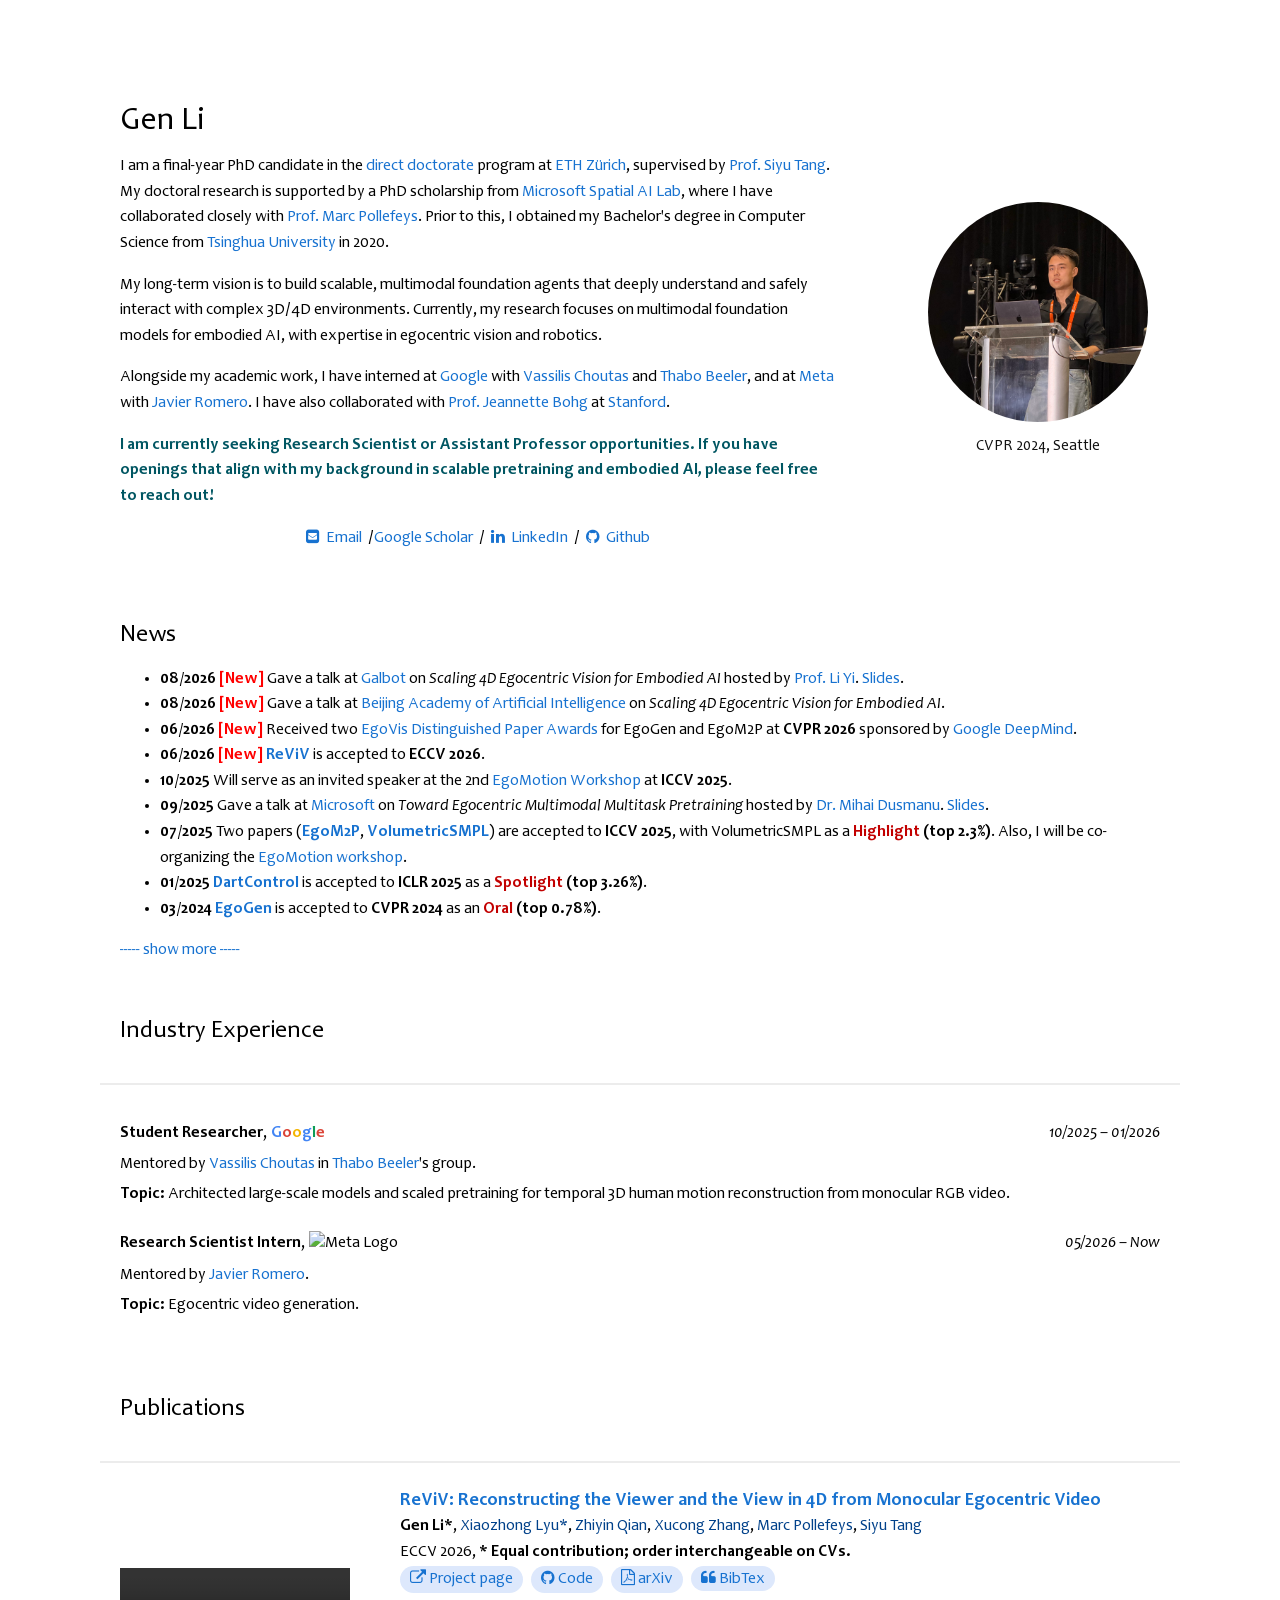
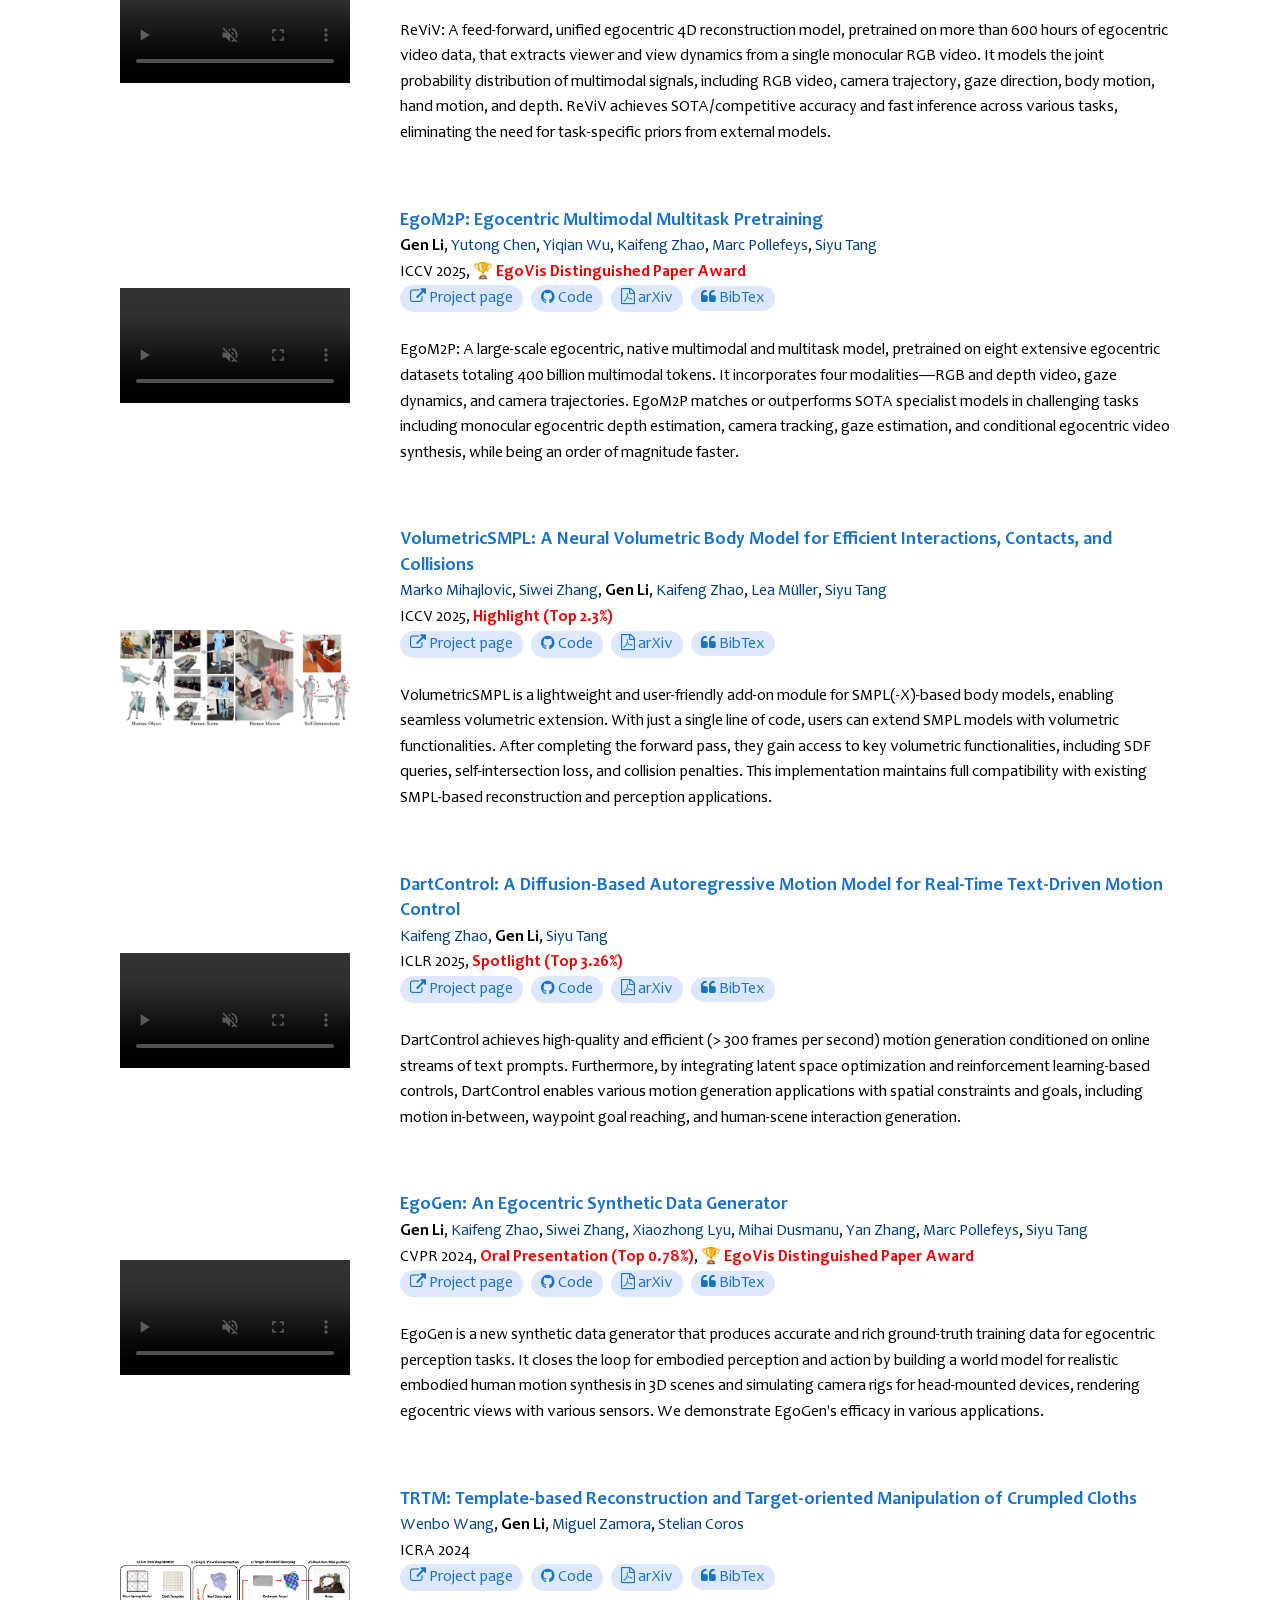
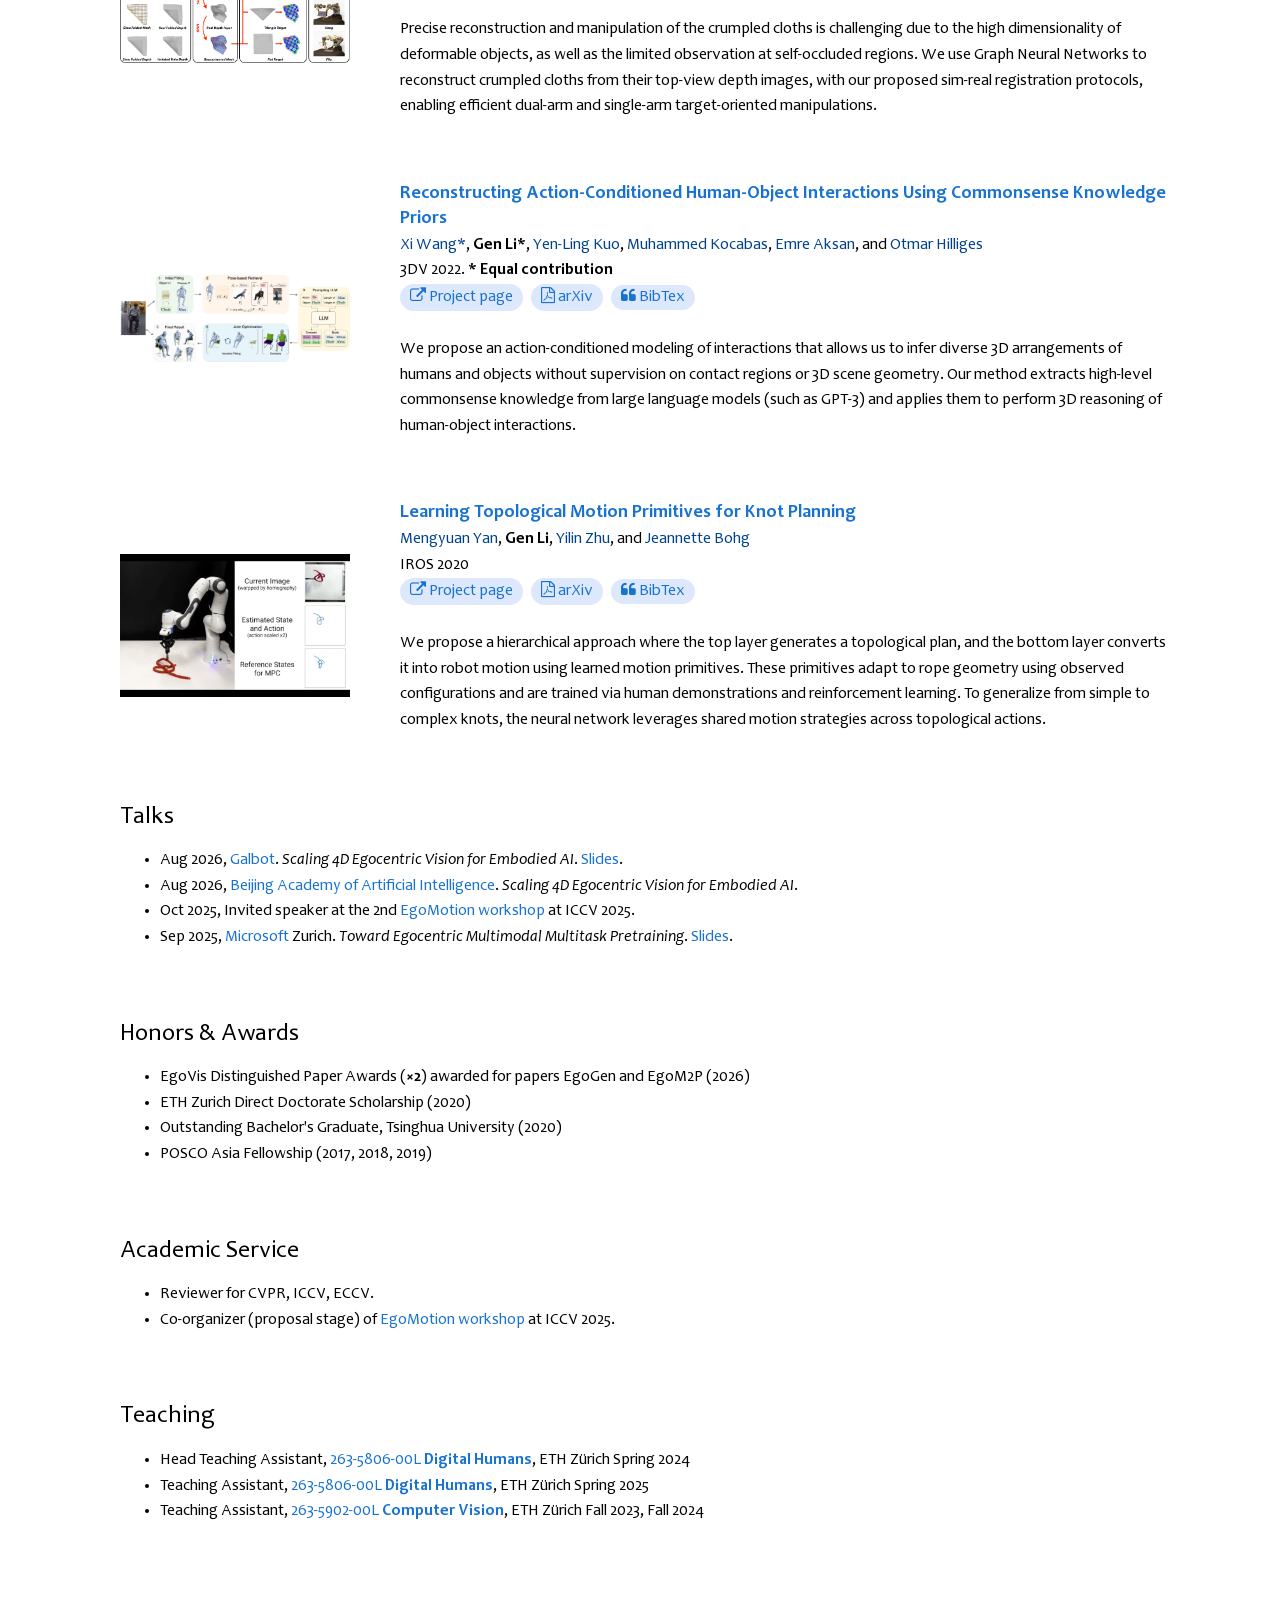
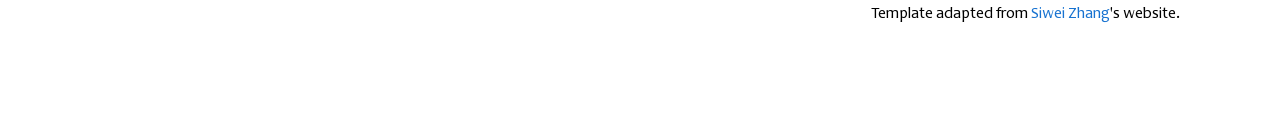
==== commit 18123035: "Update index.html" ====
--- a/index.html
+++ b/index.html
@@ -42,7 +42,7 @@
               </p>
               
               <p>
-                Alongside my academic work, I have gained rich industry experience at <a href="https://arvr.google.com/">Google</a> with <a href="https://vchoutas.github.io/">Vassilis Choutas</a> and <a href="https://thabobeeler.com/">Thabo Beeler</a>, and at <a href="https://about.meta.com/">Meta</a> with <a href="https://scholar.google.com/citations?user=Wx62iOsAAAAJ&hl=en">Javier Romero</a>. I have also collaborated with <a href="https://web.stanford.edu/~bohg/">Prof. Jeannette Bohg</a> at <a href="https://www.stanford.edu/">Stanford</a>.
+                Alongside my academic work, I have interned at <a href="https://arvr.google.com/">Google</a> with <a href="https://vchoutas.github.io/">Vassilis Choutas</a> and <a href="https://thabobeeler.com/">Thabo Beeler</a>, and at <a href="https://about.meta.com/">Meta</a> with <a href="https://scholar.google.com/citations?user=Wx62iOsAAAAJ&hl=en">Javier Romero</a>. I have also collaborated with <a href="https://web.stanford.edu/~bohg/">Prof. Jeannette Bohg</a> at <a href="https://www.stanford.edu/">Stanford</a>.
               </p>
               <p><span style="color: #005662;"><b>I am currently seeking Research Scientist or Assistant Professor opportunities. If you have openings that align with my background in scalable pretraining and embodied AI, please feel free to reach out!</b></span></p>
               <div style="text-align: center;">
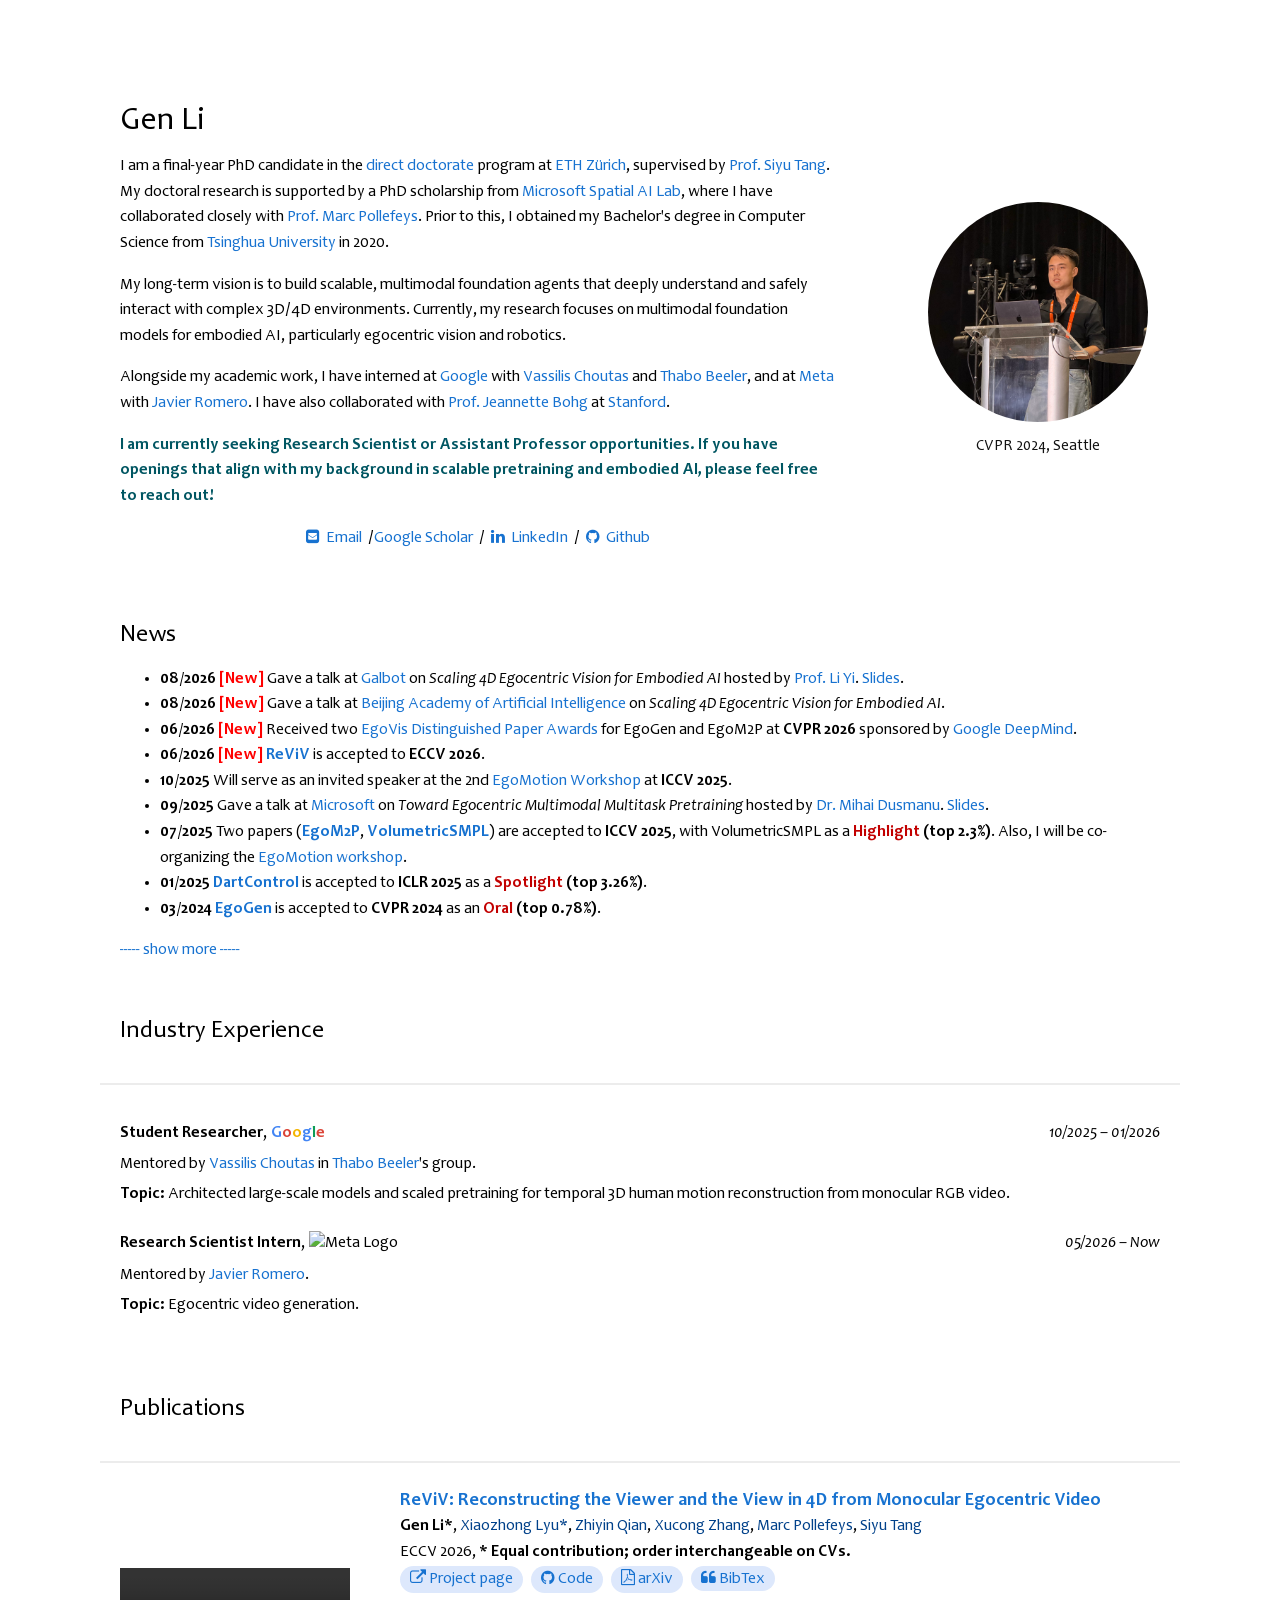
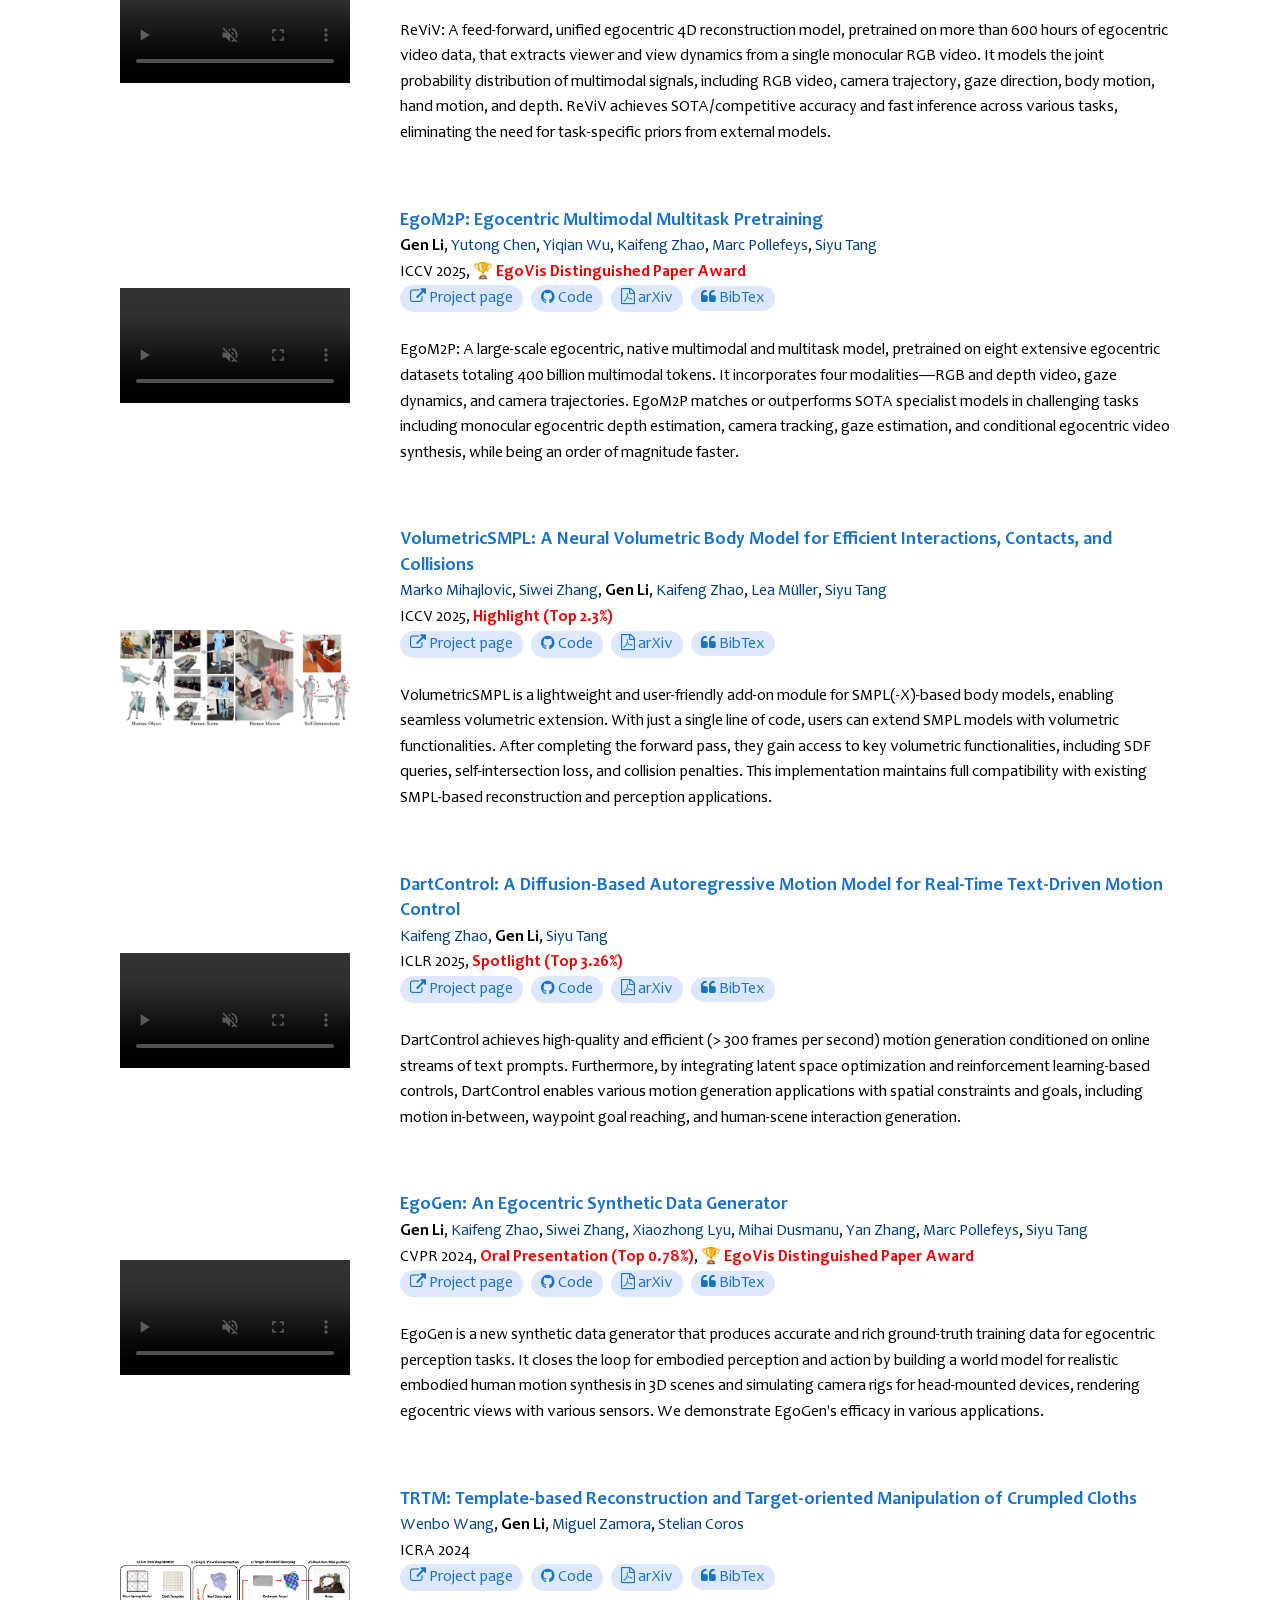
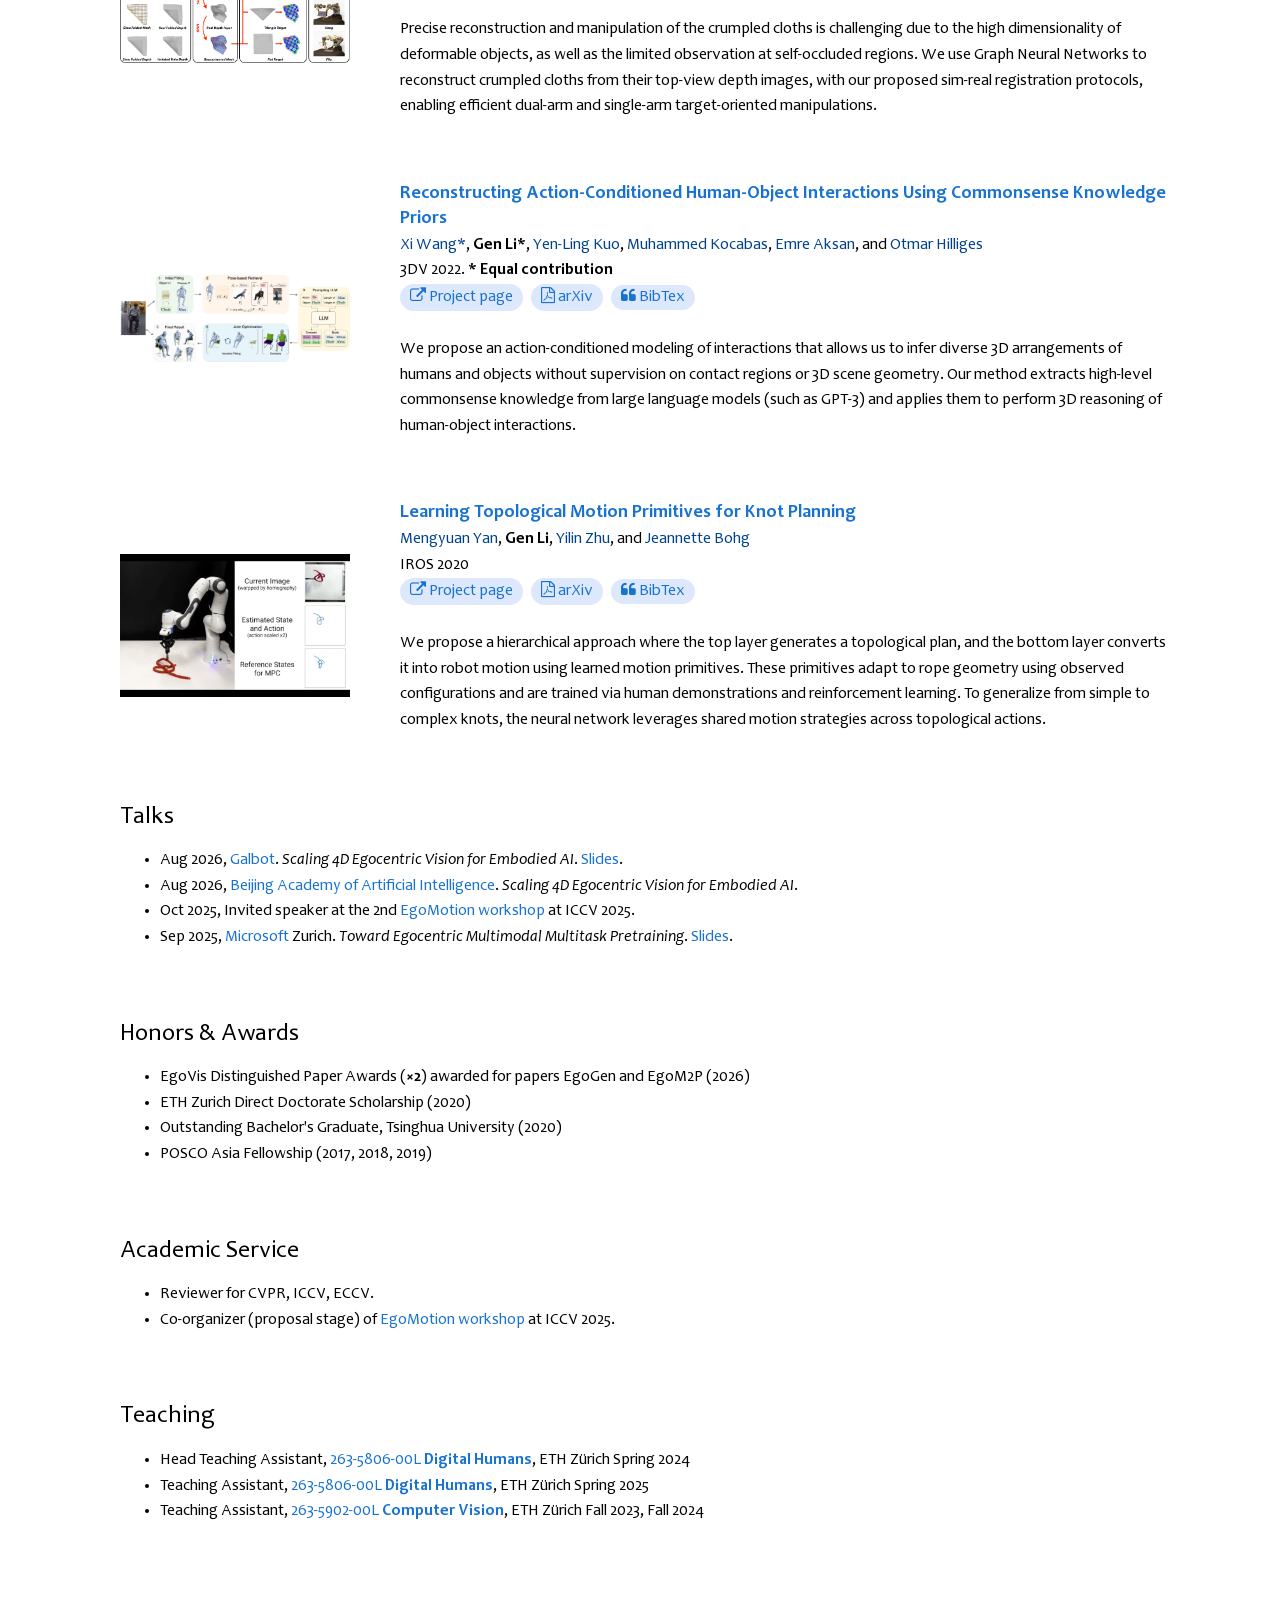
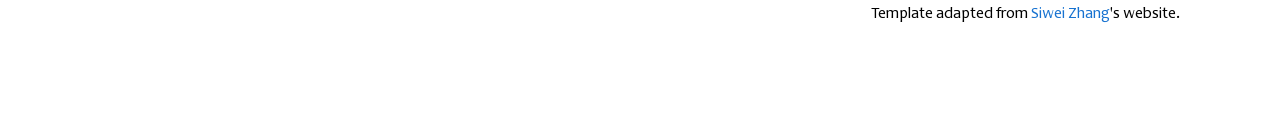
==== commit 8dc56d28: "Update index.html" ====
--- a/index.html
+++ b/index.html
@@ -38,7 +38,7 @@
               </p>
 
               <p>
-                My long-term vision is to build scalable, multimodal foundation agents that deeply understand and safely interact with complex 3D/4D environments. Currently, my research focuses on multimodal foundation models for embodied AI, with expertise in egocentric vision and robotics.
+                My long-term vision is to build scalable, multimodal foundation agents that deeply understand and safely interact with complex 3D/4D environments. Currently, my research focuses on multimodal foundation models for embodied AI, particularly egocentric vision and robotics.
               </p>
               
               <p>
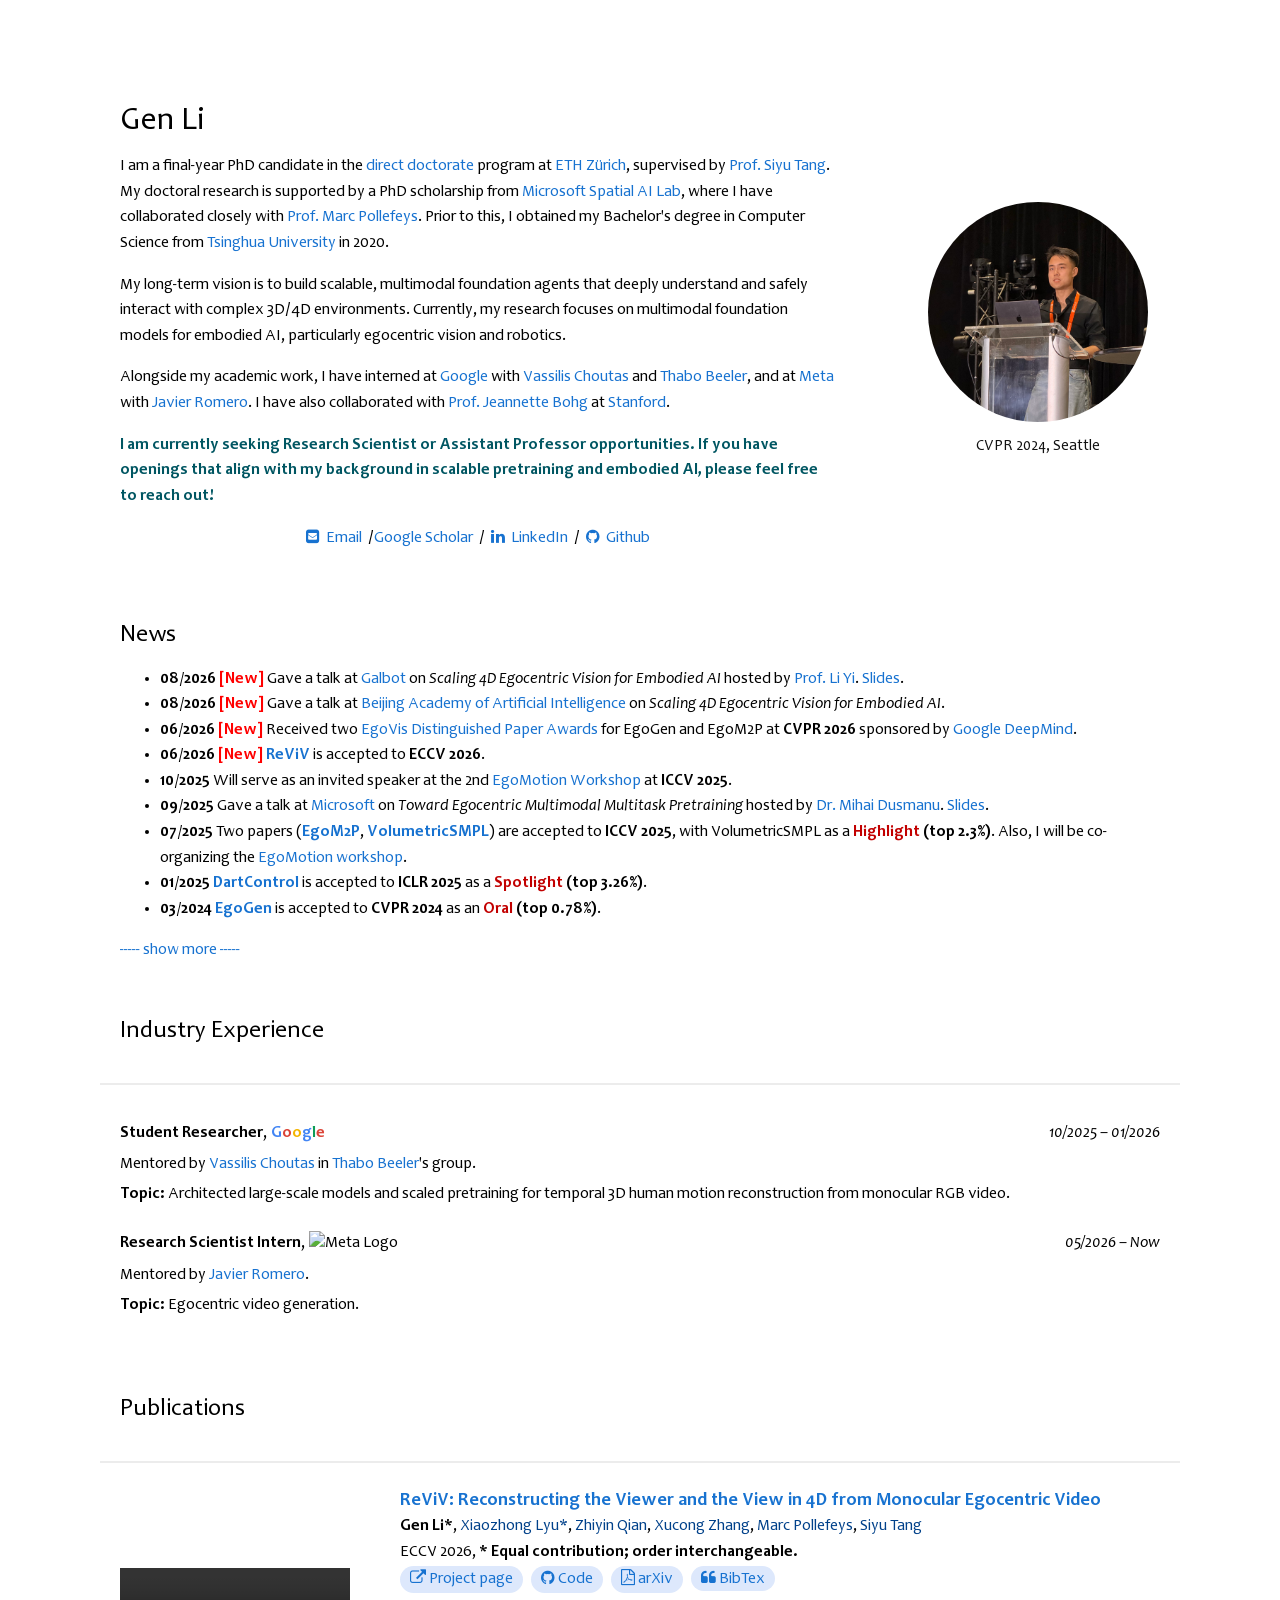
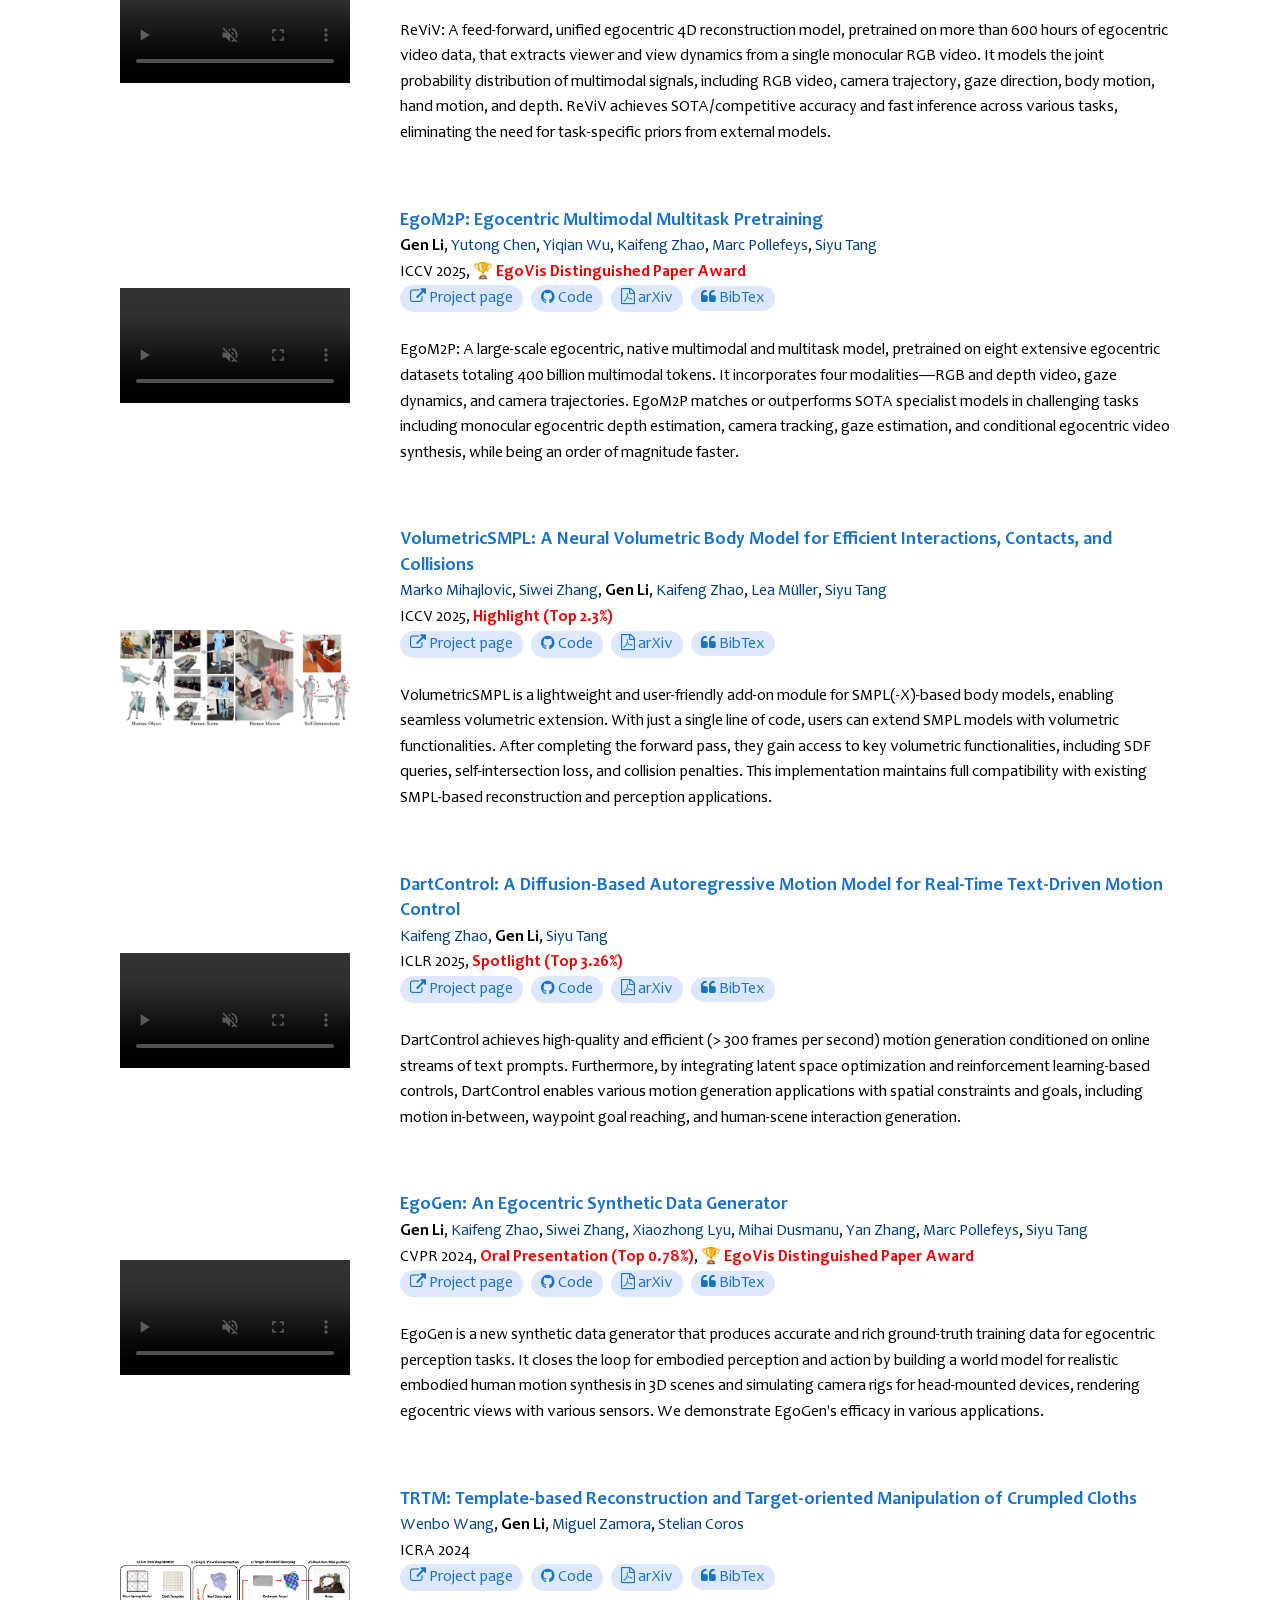
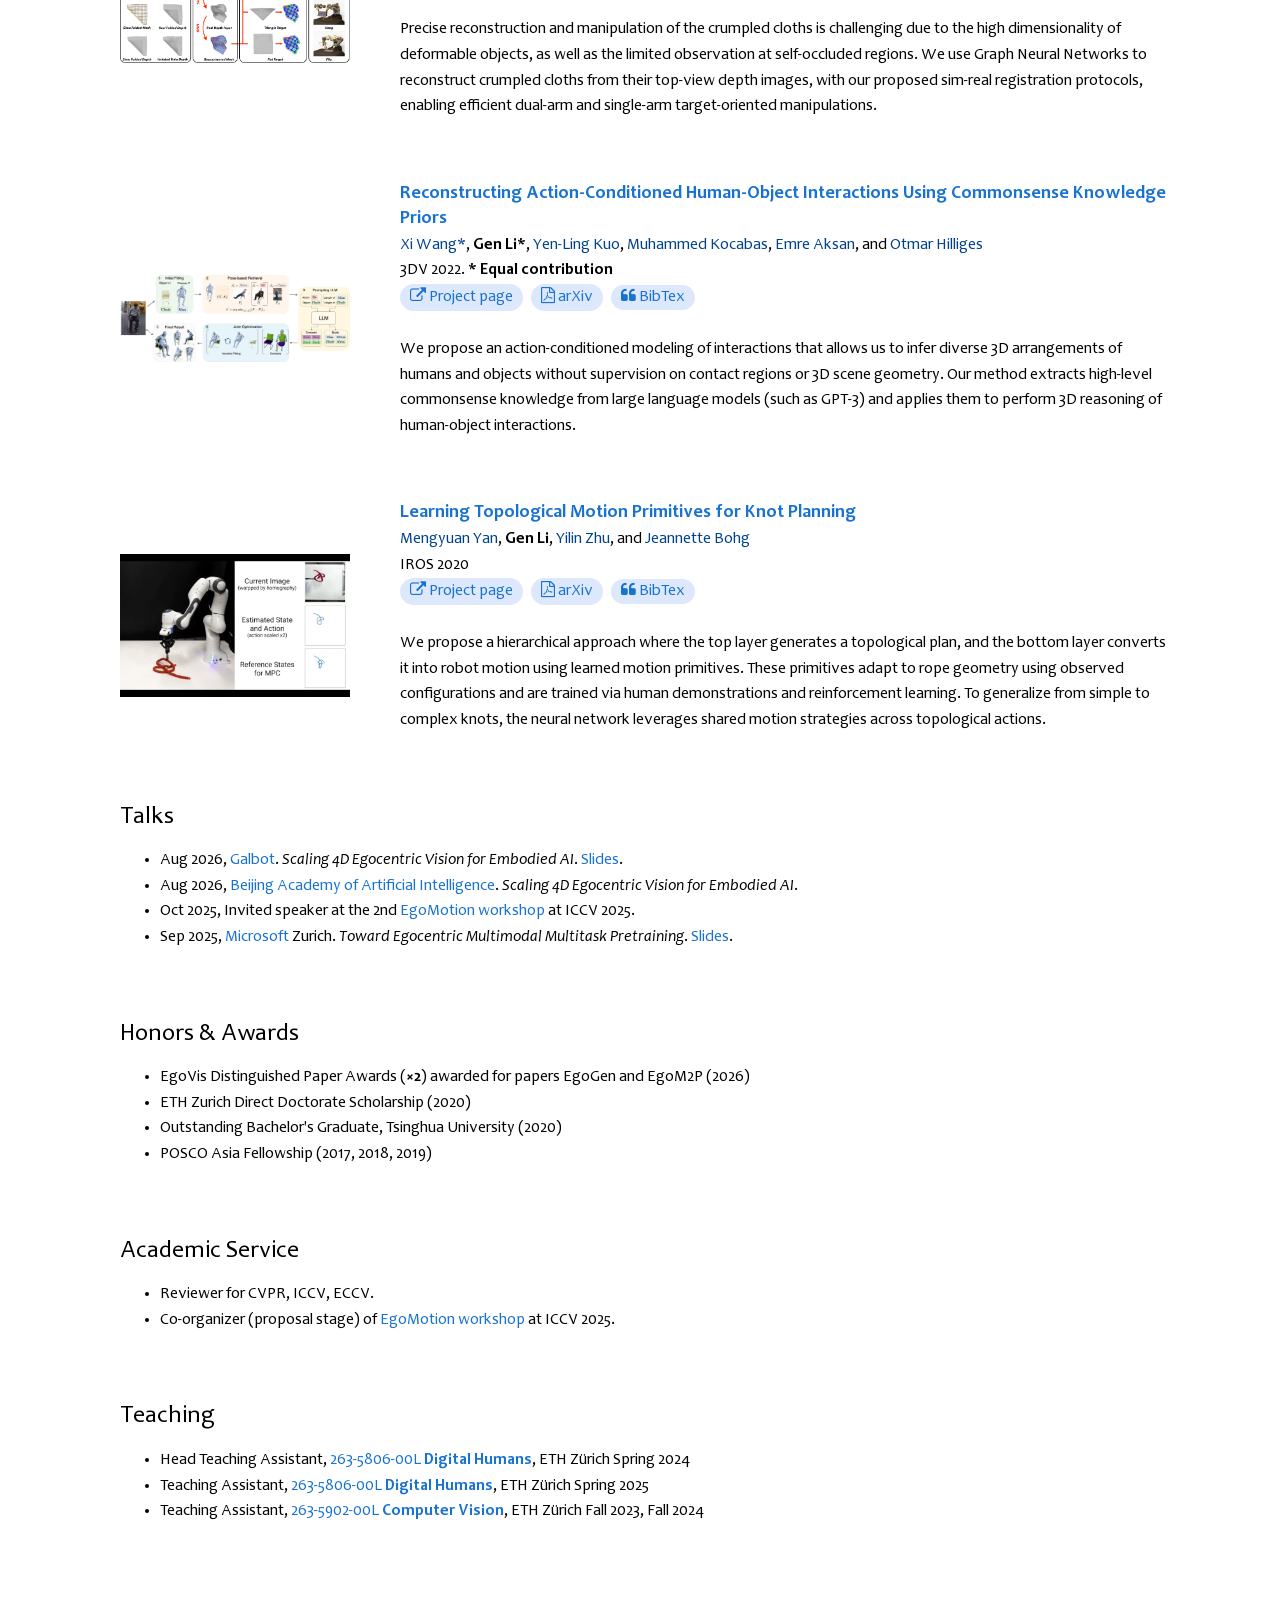
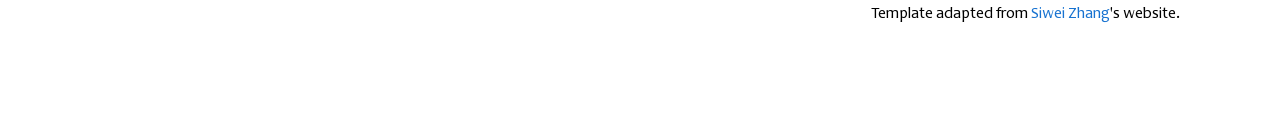
==== commit 1a349747: "Update index.html" ====
--- a/index.html
+++ b/index.html
@@ -174,7 +174,7 @@
             <a href="https://cvg.ethz.ch/team/Prof-Dr-Marc-Pollefeys"><authorname>Marc Pollefeys</authorname></a>,
             <a href="https://vlg.inf.ethz.ch/team/Prof-Dr-Siyu-Tang.html"><authorname>Siyu Tang</authorname></a>
             <br>
-            ECCV 2026, <strong>* Equal contribution; order interchangeable on CVs.</strong>
+            ECCV 2026, <strong>* Equal contribution; order interchangeable.</strong>
             <br>
 
             <div class="box">
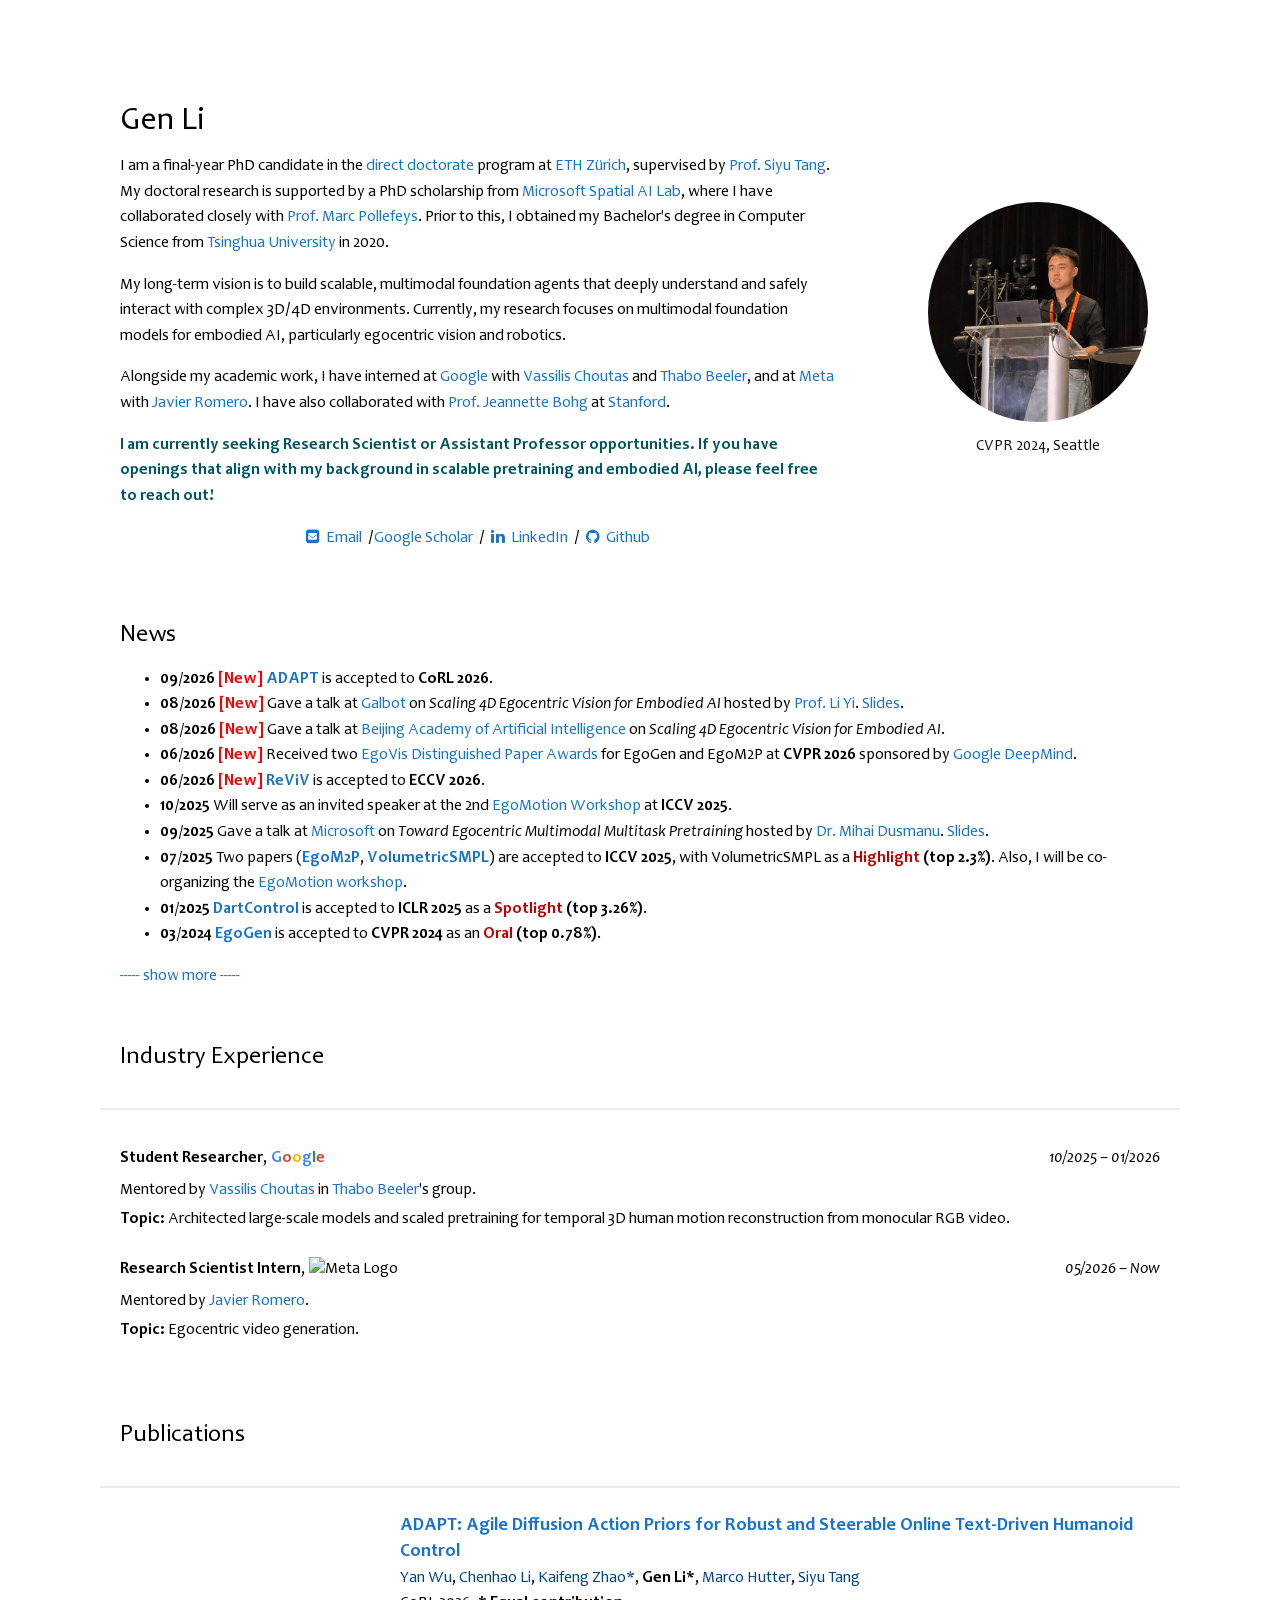
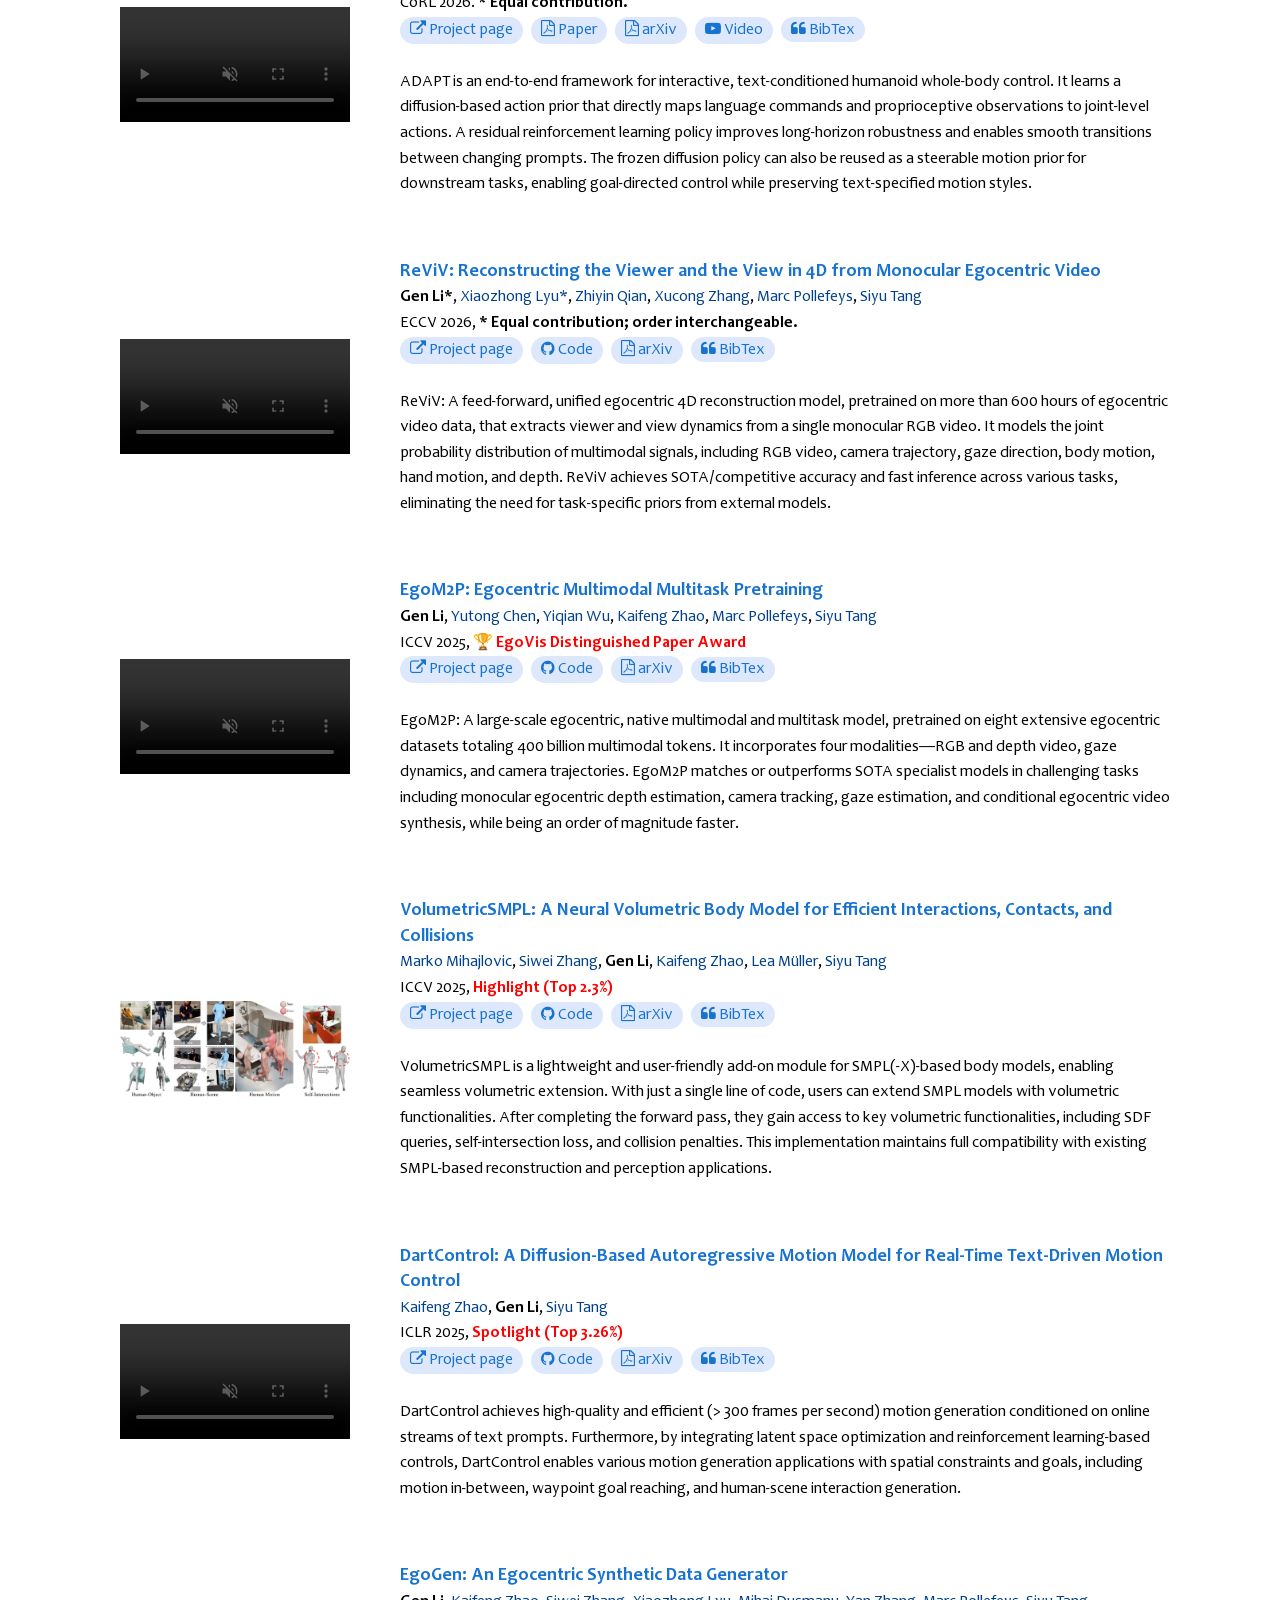
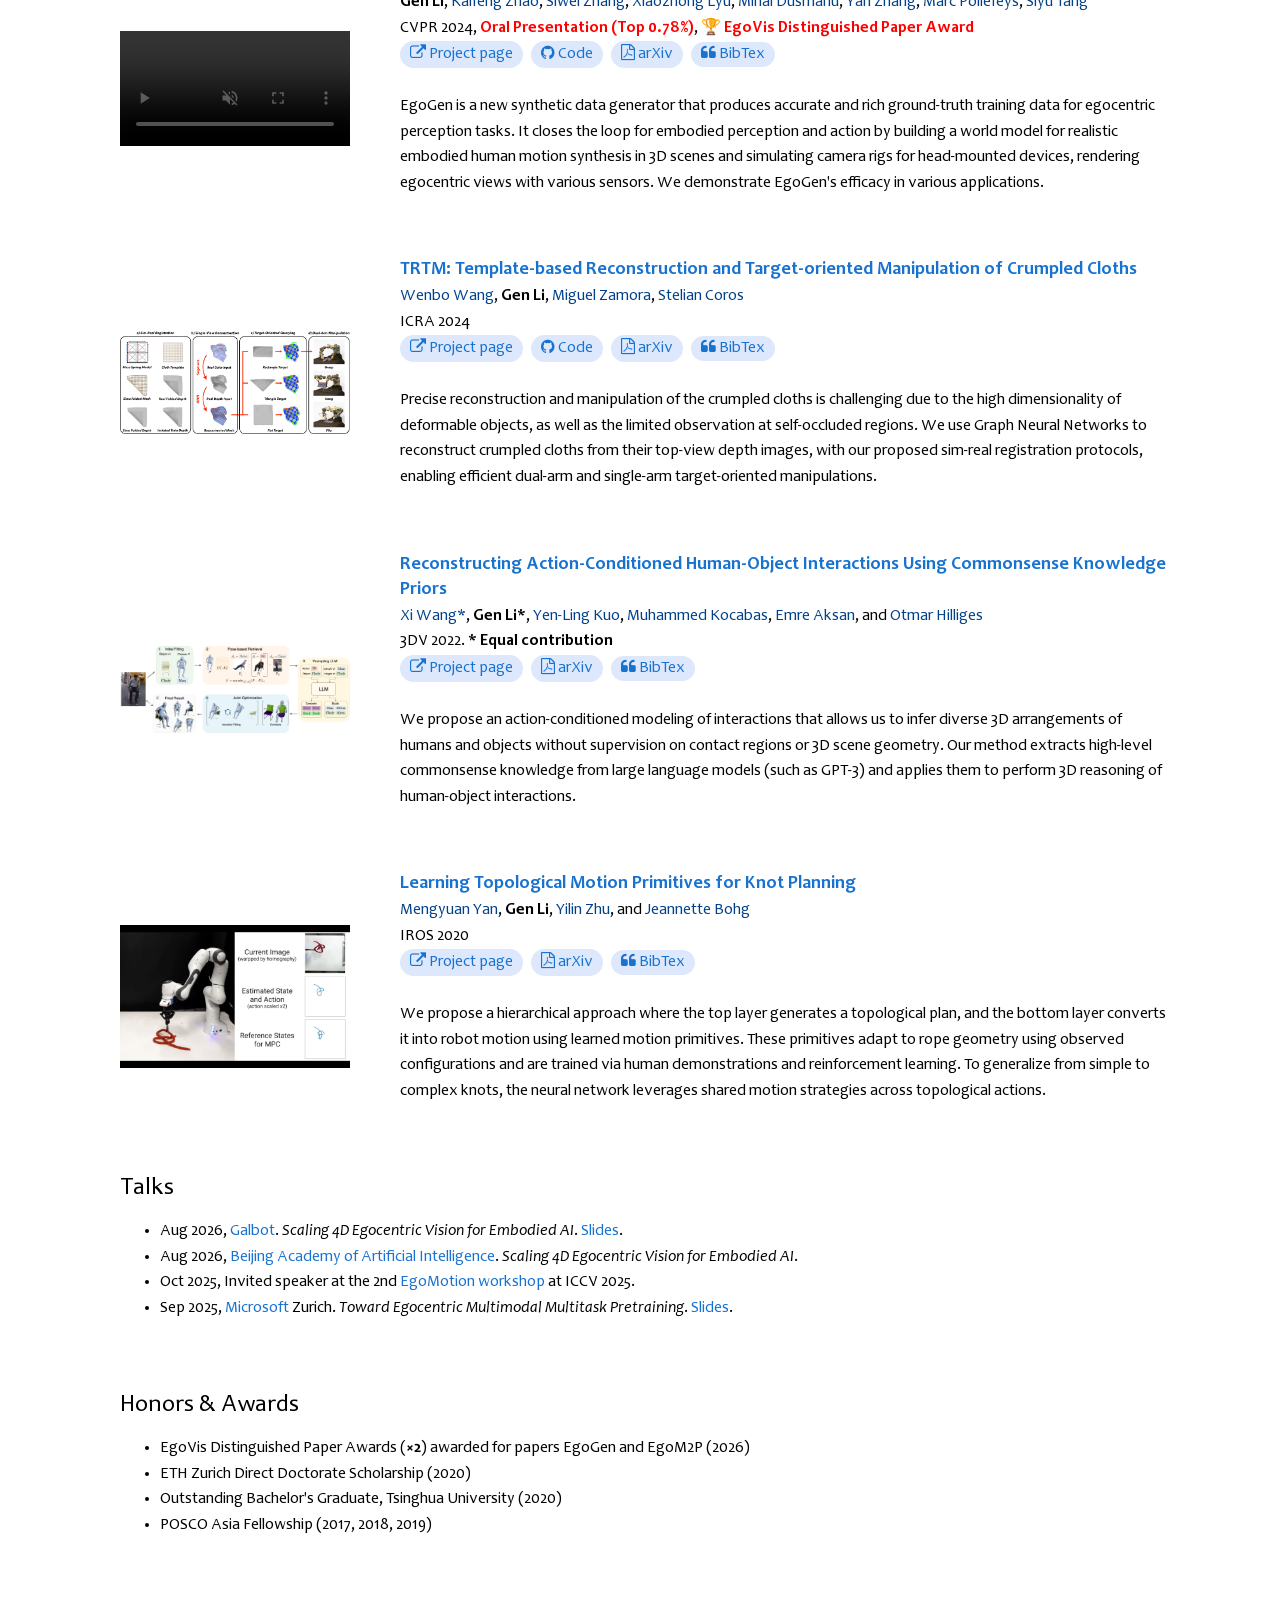
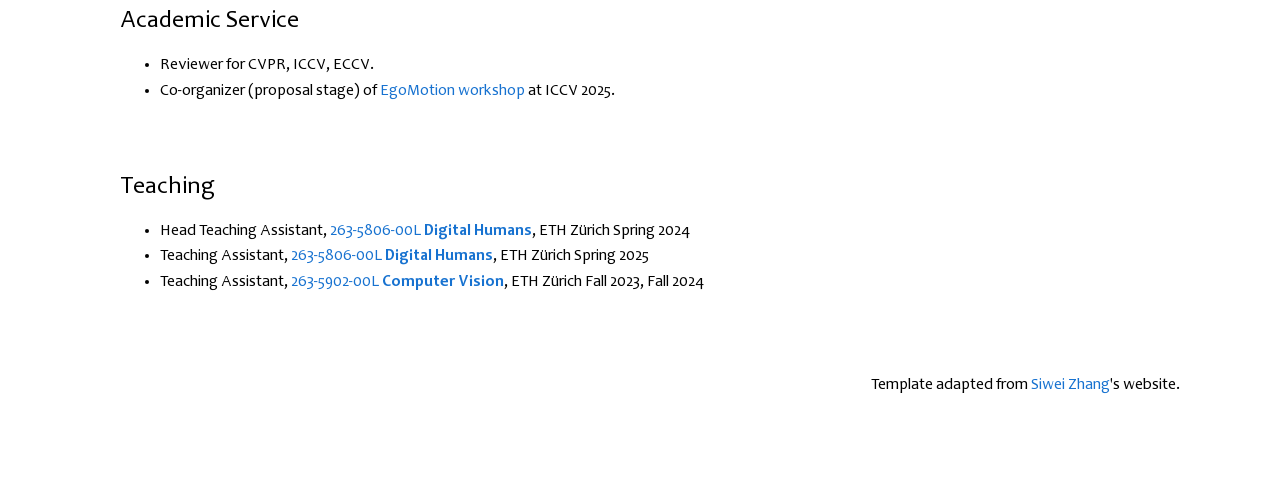
==== commit ca86db52: "Update index.html" ====
--- a/index.html
+++ b/index.html
@@ -75,6 +75,7 @@
         <heading>News</heading>
       </p>
       <ul>
+        <li><strong>09/2026</strong> <span style="color: red;"><strong>[New]</strong></span> <a href="https://wuyan01.github.io/ADAPT-project/"><strong>ADAPT</strong></a> is accepted to <strong>CoRL 2026</strong>.</li>
         <li><strong>08/2026</strong> <span style="color: red;"><strong>[New]</strong></span> Gave a talk at <a href="https://www.galbot.com/">Galbot</a> on <i>Scaling 4D Egocentric Vision for Embodied AI</i> hosted by <a href="https://ericyi.github.io/">Prof. Li Yi</a>. <a href="https://drive.google.com/file/d/1GkiCf9d1FsBynoQEY4F5FYiBo5juSGem/view?usp=sharing">Slides</a>. </li>
         <li><strong>08/2026</strong> <span style="color: red;"><strong>[New]</strong></span> Gave a talk at <a href="https://www.baai.ac.cn/en/">Beijing Academy of Artificial Intelligence</a> on <i>Scaling 4D Egocentric Vision for Embodied AI</i>.</li>
         <li><strong>06/2026</strong> <span style="color: red;"><strong>[New]</strong></span> Received two <a href="https://egovis.github.io/awards/2024_2025/">EgoVis Distinguished Paper Awards</a> for EgoGen and EgoM2P at <strong>CVPR 2026</strong> sponsored by <a href="https://deepmind.google/">Google DeepMind</a>.</li>
@@ -155,6 +156,77 @@
 
 
       <hr>
+
+      <div class="container2">
+    <div class="item image2">
+      <video width="100%" height="auto" autoplay loop muted playsinline controls>
+        <source src="https://wuyan01.github.io/ADAPT-project/static/videos/long-rollouts/real-long-rollout.mp4"
+        type="video/mp4">
+      </video>
+    </div>
+
+    <div class="item text2">
+      <a href="https://wuyan01.github.io/ADAPT-project/">
+        <papertitle>ADAPT: Agile Diffusion Action Priors for Robust and Steerable Online Text-Driven Humanoid Control</
+        papertitle>
+      </a>
+      <br>
+      <a href="https://wuyan01.github.io/"><authorname>Yan Wu</authorname></a>,
+      <a href="https://breadli428.github.io/"><authorname>Chenhao Li</authorname></a>,
+      <a href="https://zkf1997.github.io/"><authorname>Kaifeng Zhao*</authorname></a>,
+      <strong>Gen Li*</strong>,
+      <a href="https://rsl.ethz.ch/the-lab/people/person-detail.hutter.html"><authorname>Marco Hutter</authorname></a>,
+      <a href="https://vlg.inf.ethz.ch/team/Prof-Dr-Siyu-Tang.html"><authorname>Siyu Tang</authorname></a>
+      <br>
+      CoRL 2026. <strong>* Equal contribution.</strong>
+      <br>
+
+      <div class="box">
+        <a href="https://wuyan01.github.io/ADAPT-project/">
+          <i class="fa fa-external-link"></i> Project page
+        </a>
+      </div>
+      <div class="box">
+        <a href="https://wuyan01.github.io/ADAPT-project/static/paper.pdf">
+          <i class="fa fa-file-pdf-o"></i> Paper
+        </a>
+      </div>
+      <div class="box">
+        <a href="https://arxiv.org/abs/2609.00677">
+          <i class="fa fa-file-pdf-o"></i> arXiv
+        </a>
+      </div>
+      <div class="box">
+        <a href="https://youtu.be/e1dgFzgg5_M">
+          <i class="fa fa-youtube-play"></i> Video
+        </a>
+      </div>
+      <button class="box" onclick="showBib(this, 'adapt_bib')">
+        <i class="fa fa-quote-left"></i> BibTex
+      </button>
+
+      <div id="adapt_bib" hidden>
+  <pre><code>@article{wu2026adapt,
+    title   = {ADAPT: Agile Diffusion Action Priors for Robust and Steerable Online Text-Driven Humanoid Control},
+    author  = {Wu, Yan and Li, Chenhao and Zhao, Kaifeng and Li, Gen and Hutter, Marco and Tang, Siyu},
+    journal = {arXiv preprint arXiv:2609.00677},
+    year    = {2026}
+  }</code></pre>
+      </div>
+
+      <p></p>
+      <p>
+        ADAPT is an end-to-end framework for interactive, text-conditioned humanoid
+        whole-body control. It learns a diffusion-based action prior that directly
+        maps language commands and proprioceptive observations to joint-level
+        actions. A residual reinforcement learning policy improves long-horizon
+        robustness and enables smooth transitions between changing prompts. The
+        frozen diffusion policy can also be reused as a steerable motion prior for
+        downstream tasks, enabling goal-directed control while preserving
+        text-specified motion styles.
+      </p>
+    </div>
+  </div>
 
       <div class="container2">
         <div class="item image2">
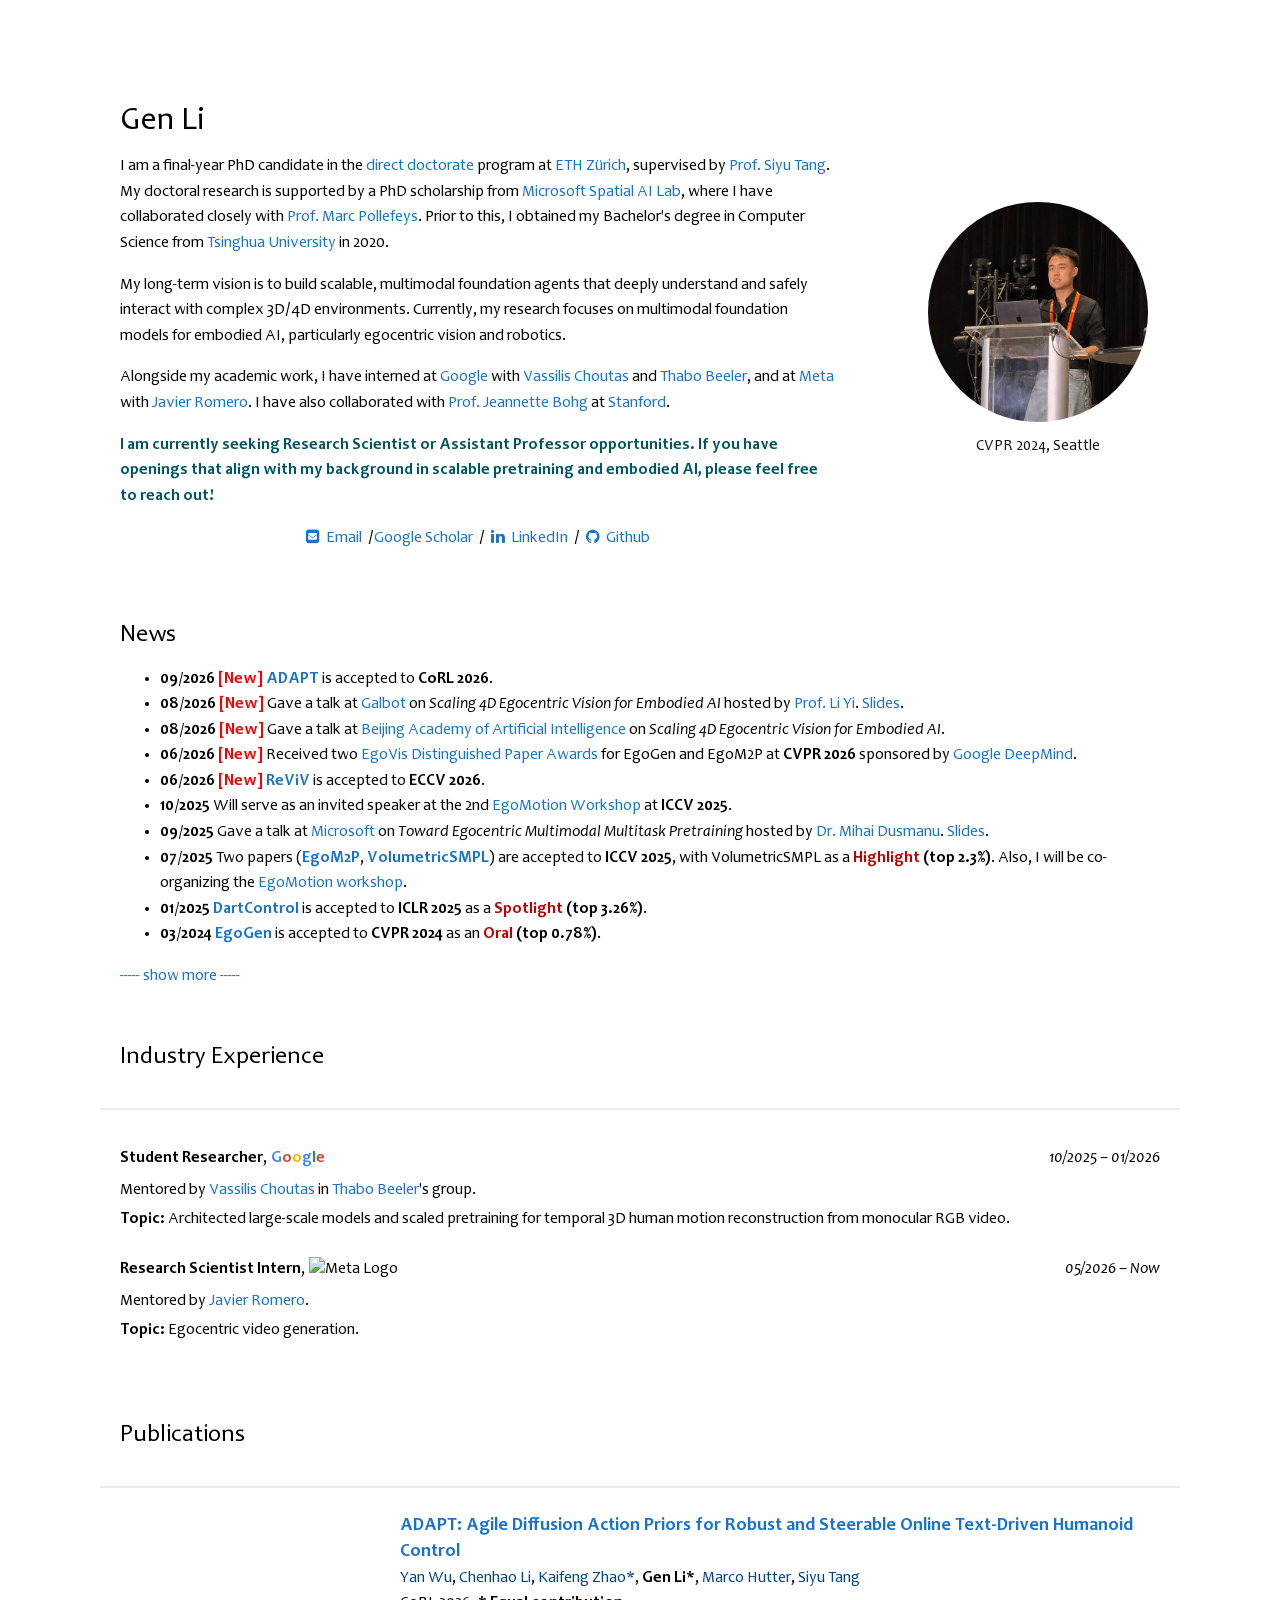
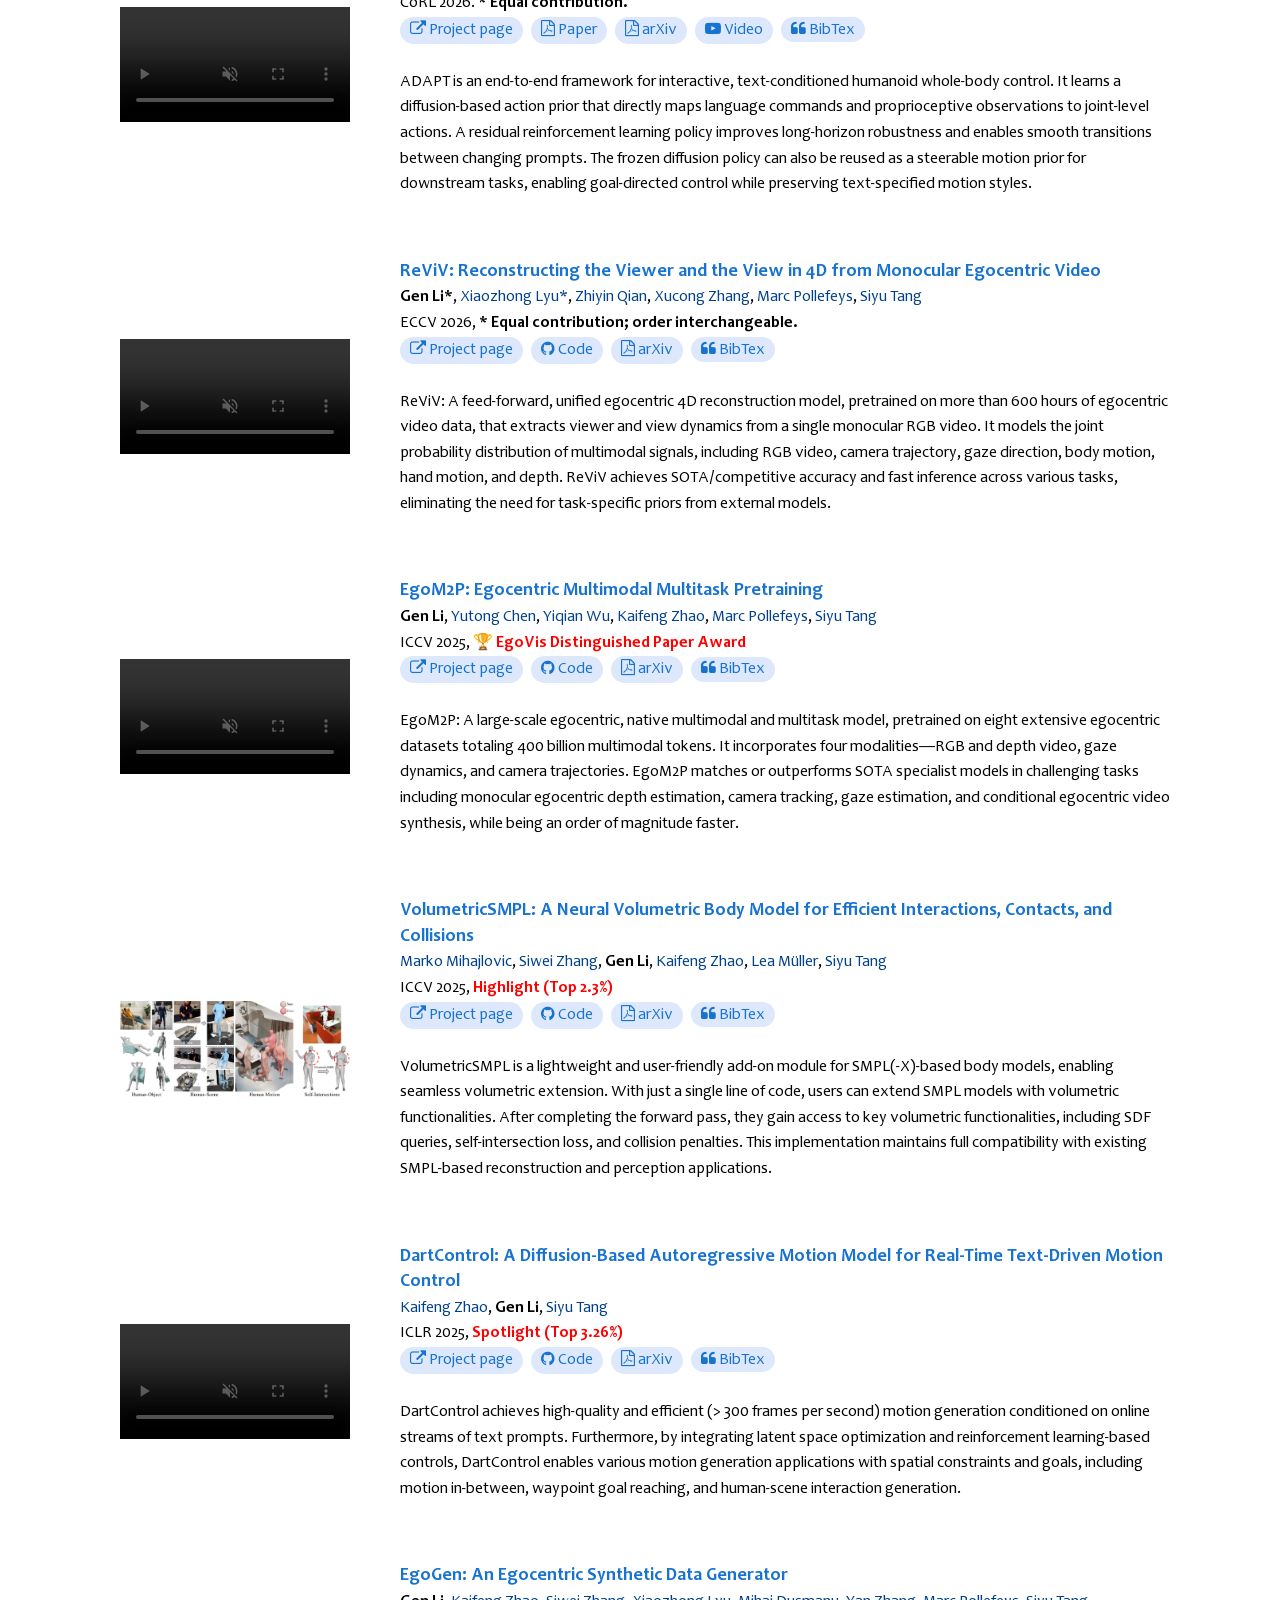
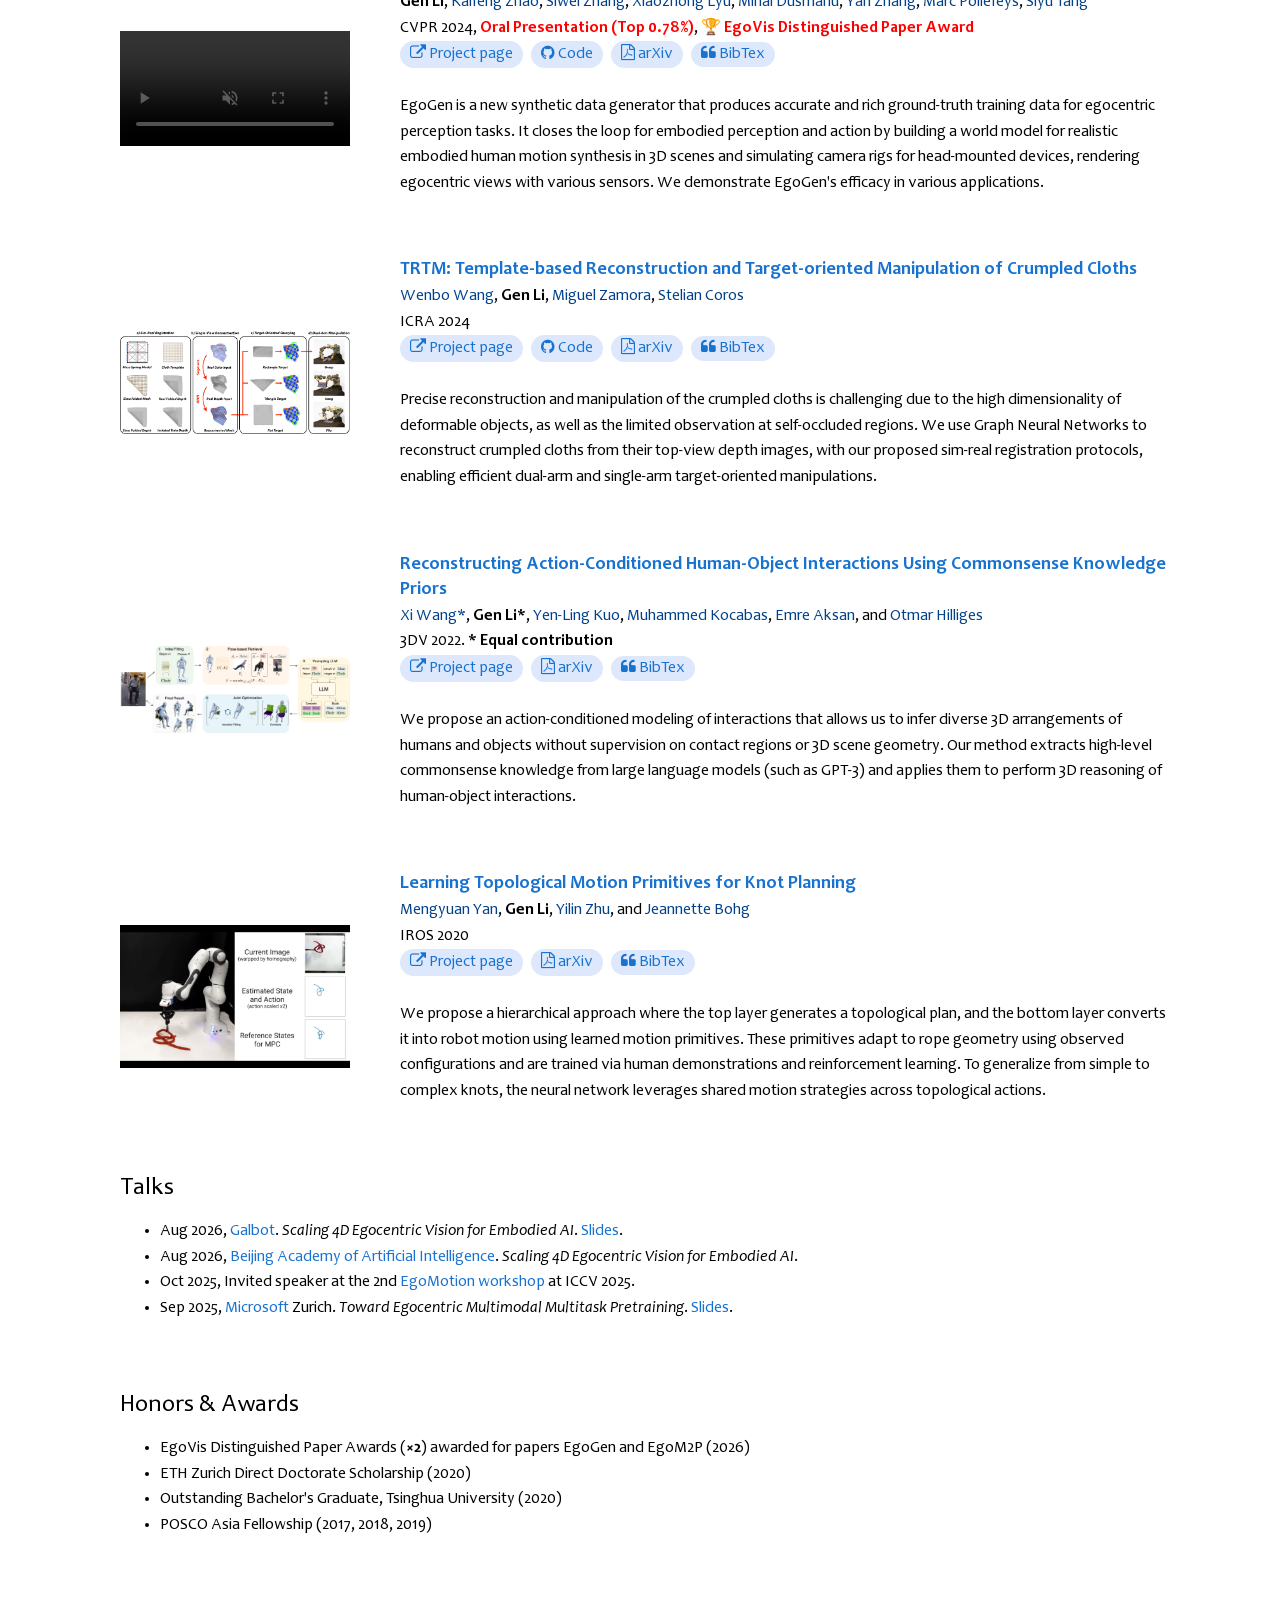
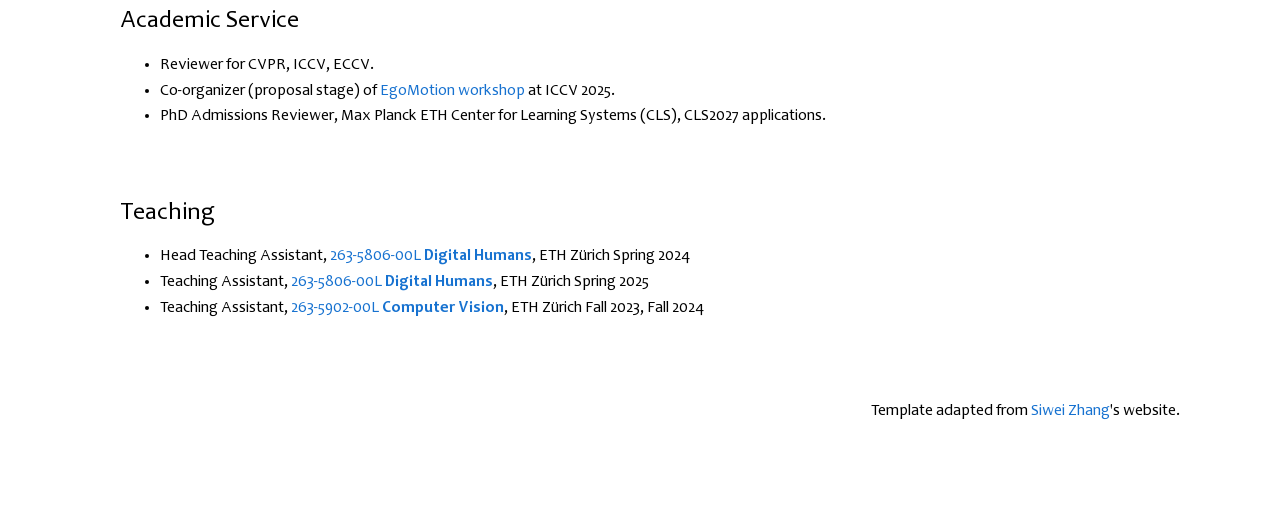
==== commit 92b615ec: "Update index.html" ====
--- a/index.html
+++ b/index.html
@@ -632,6 +632,7 @@
             <ul>
                 <li>Reviewer for CVPR, ICCV, ECCV.</li>
                 <li>Co-organizer (proposal stage) of <a href="https://iccv.thecvf.com/virtual/2025/workshop/2800">EgoMotion workshop</a> at ICCV 2025.</li>
+                <li>PhD Admissions Reviewer, Max Planck ETH Center for Learning Systems (CLS), CLS2027 applications.</li>
             </ul>
             </p>
         </div>
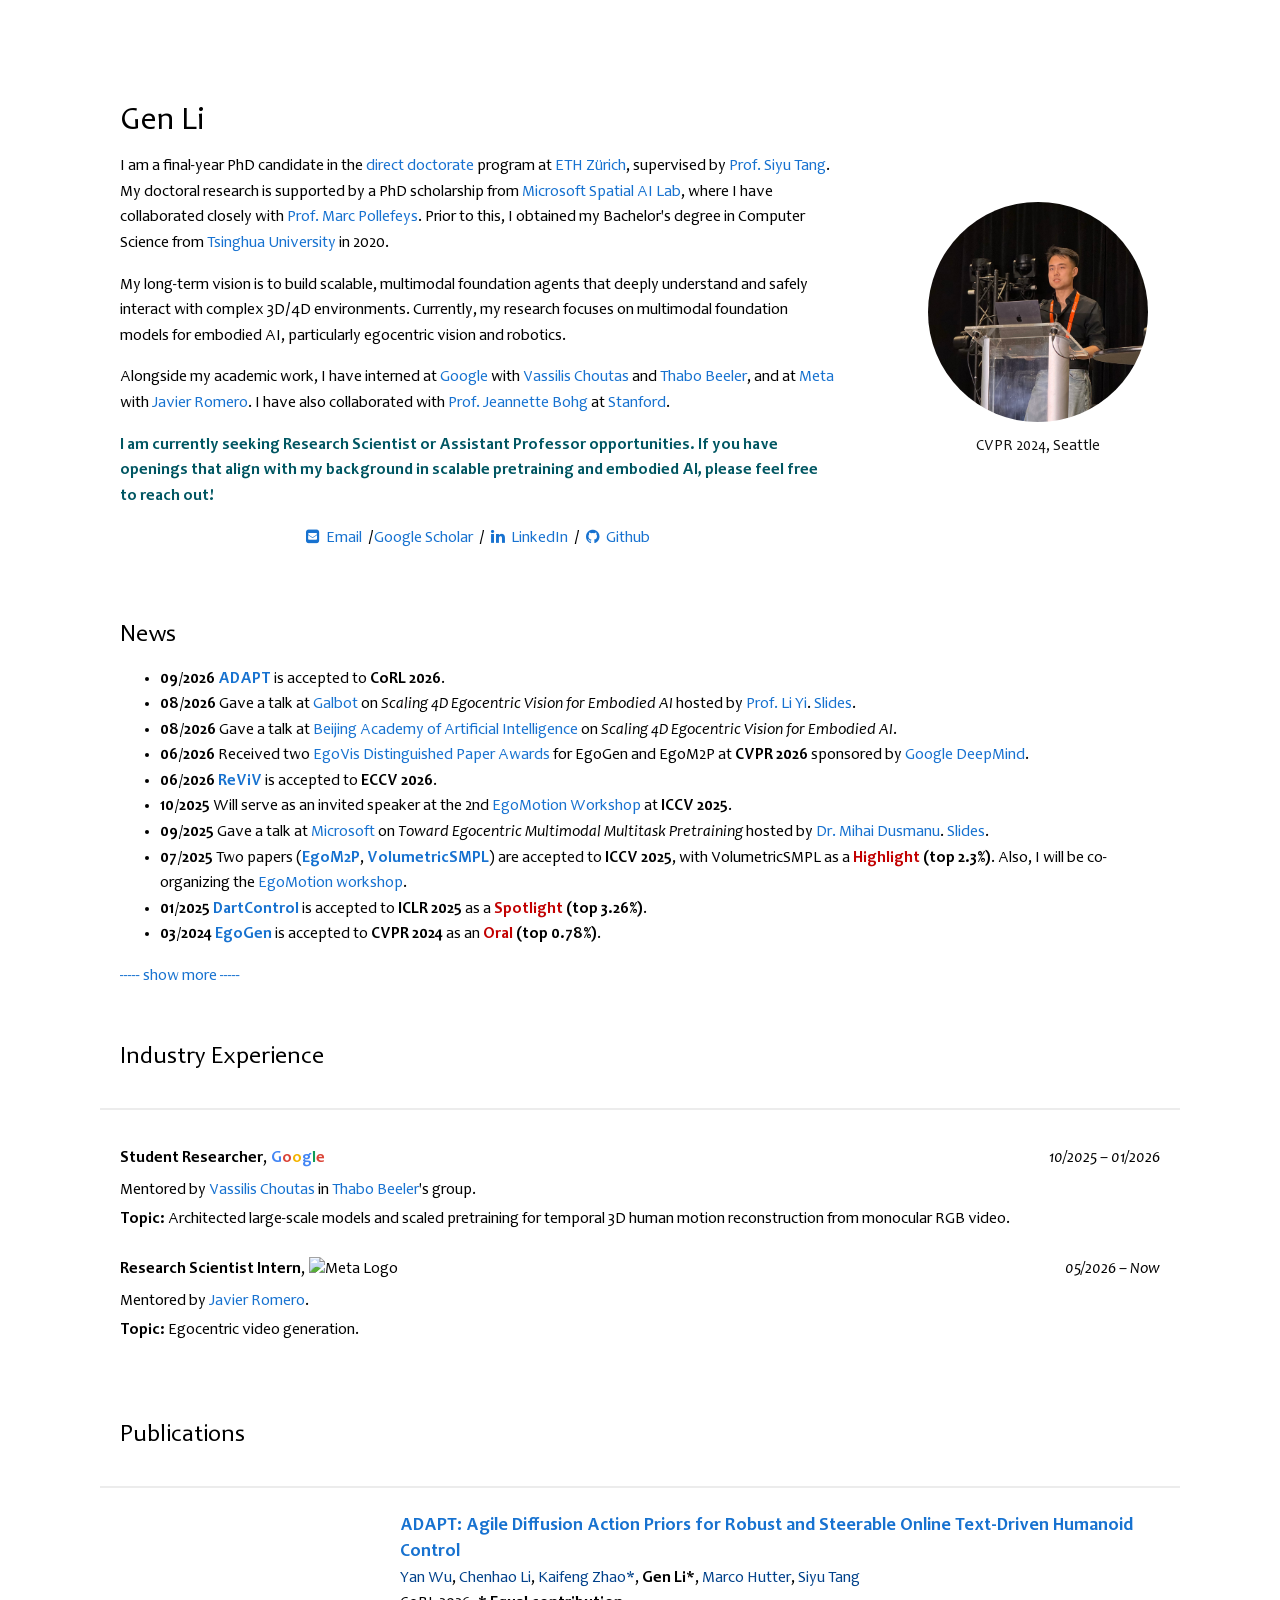
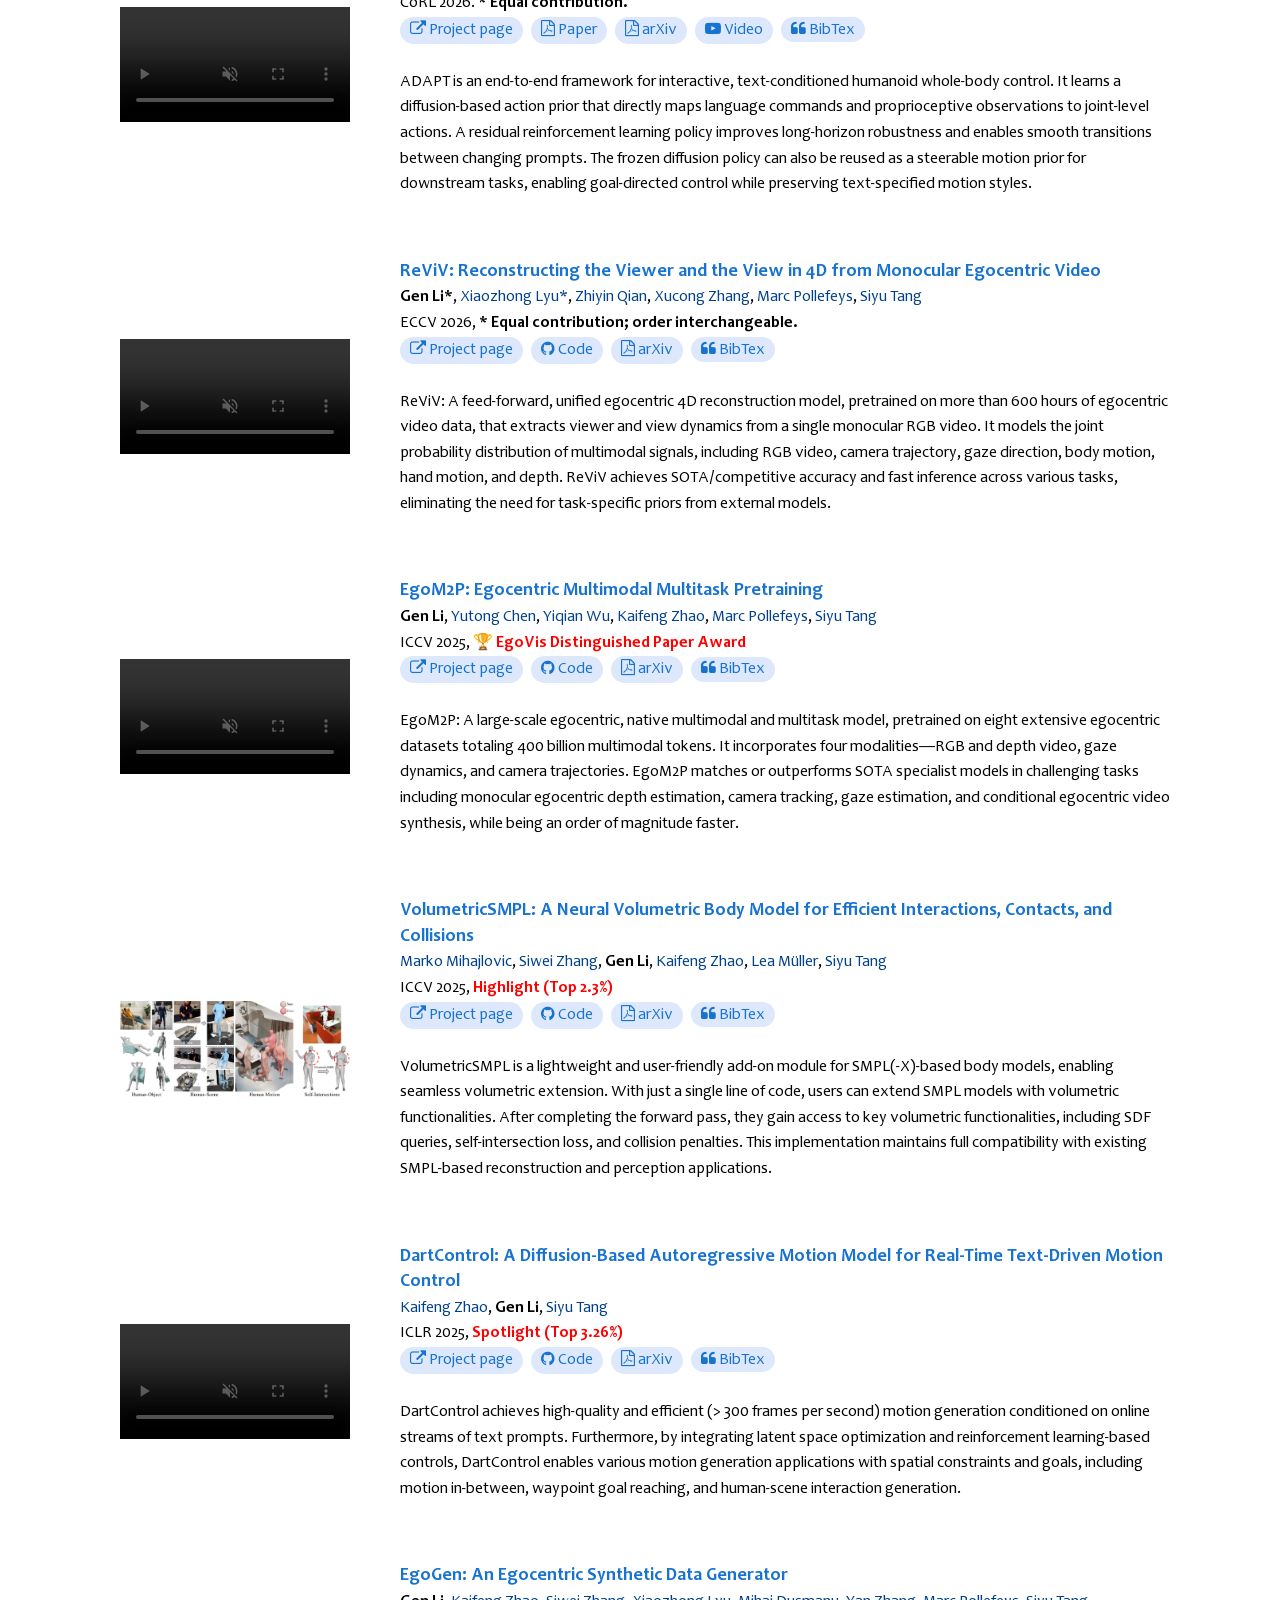
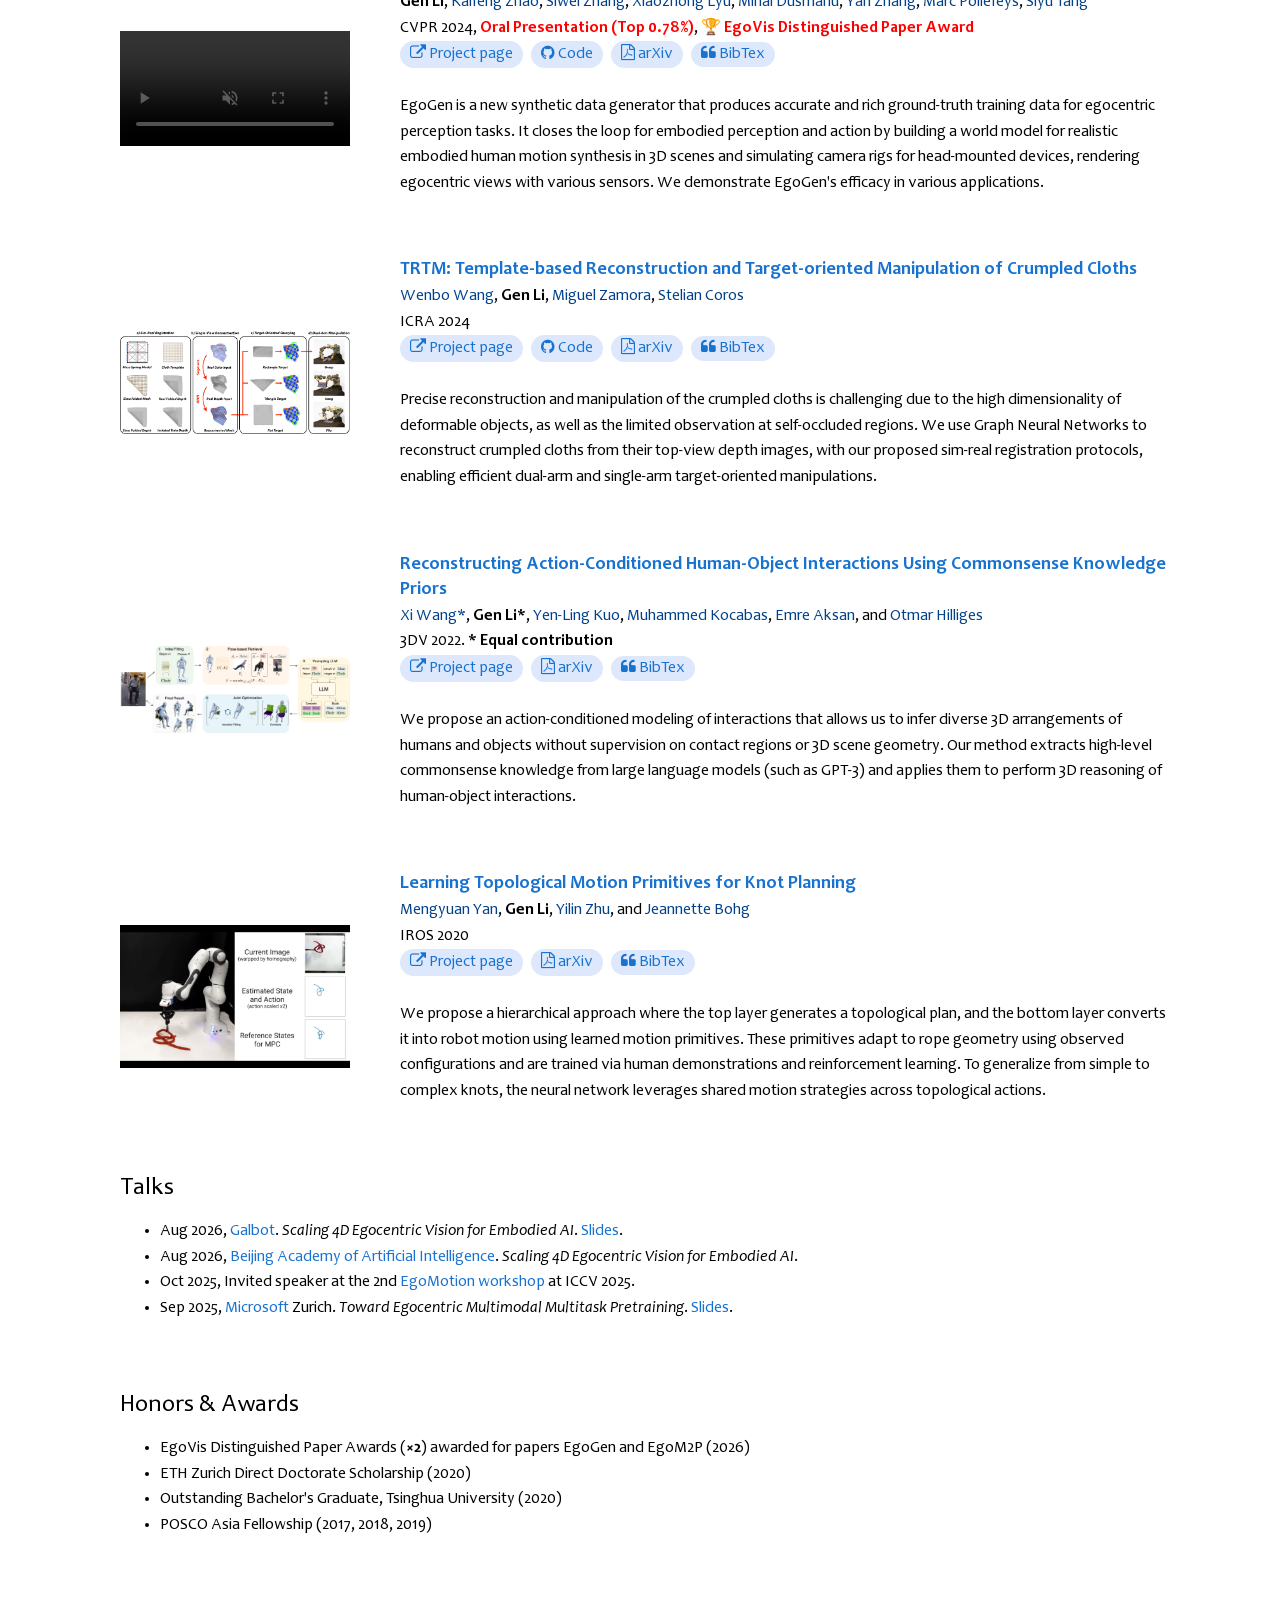
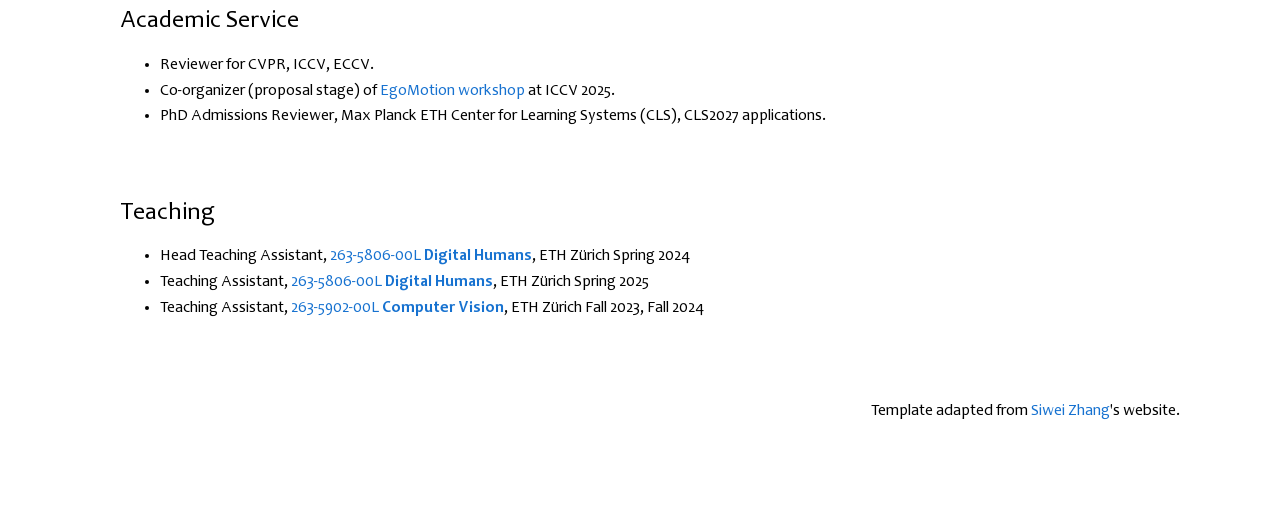
==== commit 5a8bc540: "Update index.html" ====
--- a/index.html
+++ b/index.html
@@ -75,11 +75,11 @@
         <heading>News</heading>
       </p>
       <ul>
-        <li><strong>09/2026</strong> <span style="color: red;"><strong>[New]</strong></span> <a href="https://wuyan01.github.io/ADAPT-project/"><strong>ADAPT</strong></a> is accepted to <strong>CoRL 2026</strong>.</li>
-        <li><strong>08/2026</strong> <span style="color: red;"><strong>[New]</strong></span> Gave a talk at <a href="https://www.galbot.com/">Galbot</a> on <i>Scaling 4D Egocentric Vision for Embodied AI</i> hosted by <a href="https://ericyi.github.io/">Prof. Li Yi</a>. <a href="https://drive.google.com/file/d/1GkiCf9d1FsBynoQEY4F5FYiBo5juSGem/view?usp=sharing">Slides</a>. </li>
-        <li><strong>08/2026</strong> <span style="color: red;"><strong>[New]</strong></span> Gave a talk at <a href="https://www.baai.ac.cn/en/">Beijing Academy of Artificial Intelligence</a> on <i>Scaling 4D Egocentric Vision for Embodied AI</i>.</li>
-        <li><strong>06/2026</strong> <span style="color: red;"><strong>[New]</strong></span> Received two <a href="https://egovis.github.io/awards/2024_2025/">EgoVis Distinguished Paper Awards</a> for EgoGen and EgoM2P at <strong>CVPR 2026</strong> sponsored by <a href="https://deepmind.google/">Google DeepMind</a>.</li>
-        <li><strong>06/2026</strong> <span style="color: red;"><strong>[New]</strong></span> <a href="https://reviv4d.github.io/"><strong>ReViV</strong></a> is accepted to <strong>ECCV 2026</strong>.</li>
+        <li><strong>09/2026</strong> <!--<span style="color: red;"><strong>[New]</strong></span>--> <a href="https://wuyan01.github.io/ADAPT-project/"><strong>ADAPT</strong></a> is accepted to <strong>CoRL 2026</strong>.</li>
+        <li><strong>08/2026</strong>  Gave a talk at <a href="https://www.galbot.com/">Galbot</a> on <i>Scaling 4D Egocentric Vision for Embodied AI</i> hosted by <a href="https://ericyi.github.io/">Prof. Li Yi</a>. <a href="https://drive.google.com/file/d/1GkiCf9d1FsBynoQEY4F5FYiBo5juSGem/view?usp=sharing">Slides</a>. </li>
+        <li><strong>08/2026</strong>  Gave a talk at <a href="https://www.baai.ac.cn/en/">Beijing Academy of Artificial Intelligence</a> on <i>Scaling 4D Egocentric Vision for Embodied AI</i>.</li>
+        <li><strong>06/2026</strong>  Received two <a href="https://egovis.github.io/awards/2024_2025/">EgoVis Distinguished Paper Awards</a> for EgoGen and EgoM2P at <strong>CVPR 2026</strong> sponsored by <a href="https://deepmind.google/">Google DeepMind</a>.</li>
+        <li><strong>06/2026</strong>  <a href="https://reviv4d.github.io/"><strong>ReViV</strong></a> is accepted to <strong>ECCV 2026</strong>.</li>
         <li><strong>10/2025</strong> Will serve as an invited speaker at the 2nd <a href="https://egomotion-workshop.github.io/">EgoMotion Workshop</a> at <strong>ICCV 2025</strong>.</li>
         <li><strong>09/2025</strong> Gave a talk at <a href="https://www.microsoft.com/en-us/research/lab/spatial-ai-zurich/">Microsoft</a> on <i>Toward Egocentric Multimodal Multitask Pretraining</i> hosted by <a href="https://dusmanu.com/">Dr. Mihai Dusmanu</a>. <a href="files/microsoft-talk.pdf">Slides</a>.</li>
         <li><strong>07/2025</strong> Two papers (<a href="https://egom2p.github.io/"><strong>EgoM2P</strong></a>, <a href="https://markomih.github.io/VolumetricSMPL/"><strong>VolumetricSMPL</strong></a>) are accepted to <strong>ICCV 2025</strong>, with VolumetricSMPL as a <strong><span style="color:#c20000;">Highlight</span> (top 2.3%)</strong>. Also, I will be co-organizing the <a href="https://iccv.thecvf.com/virtual/2025/workshop/2800">EgoMotion workshop</a>.</li>
